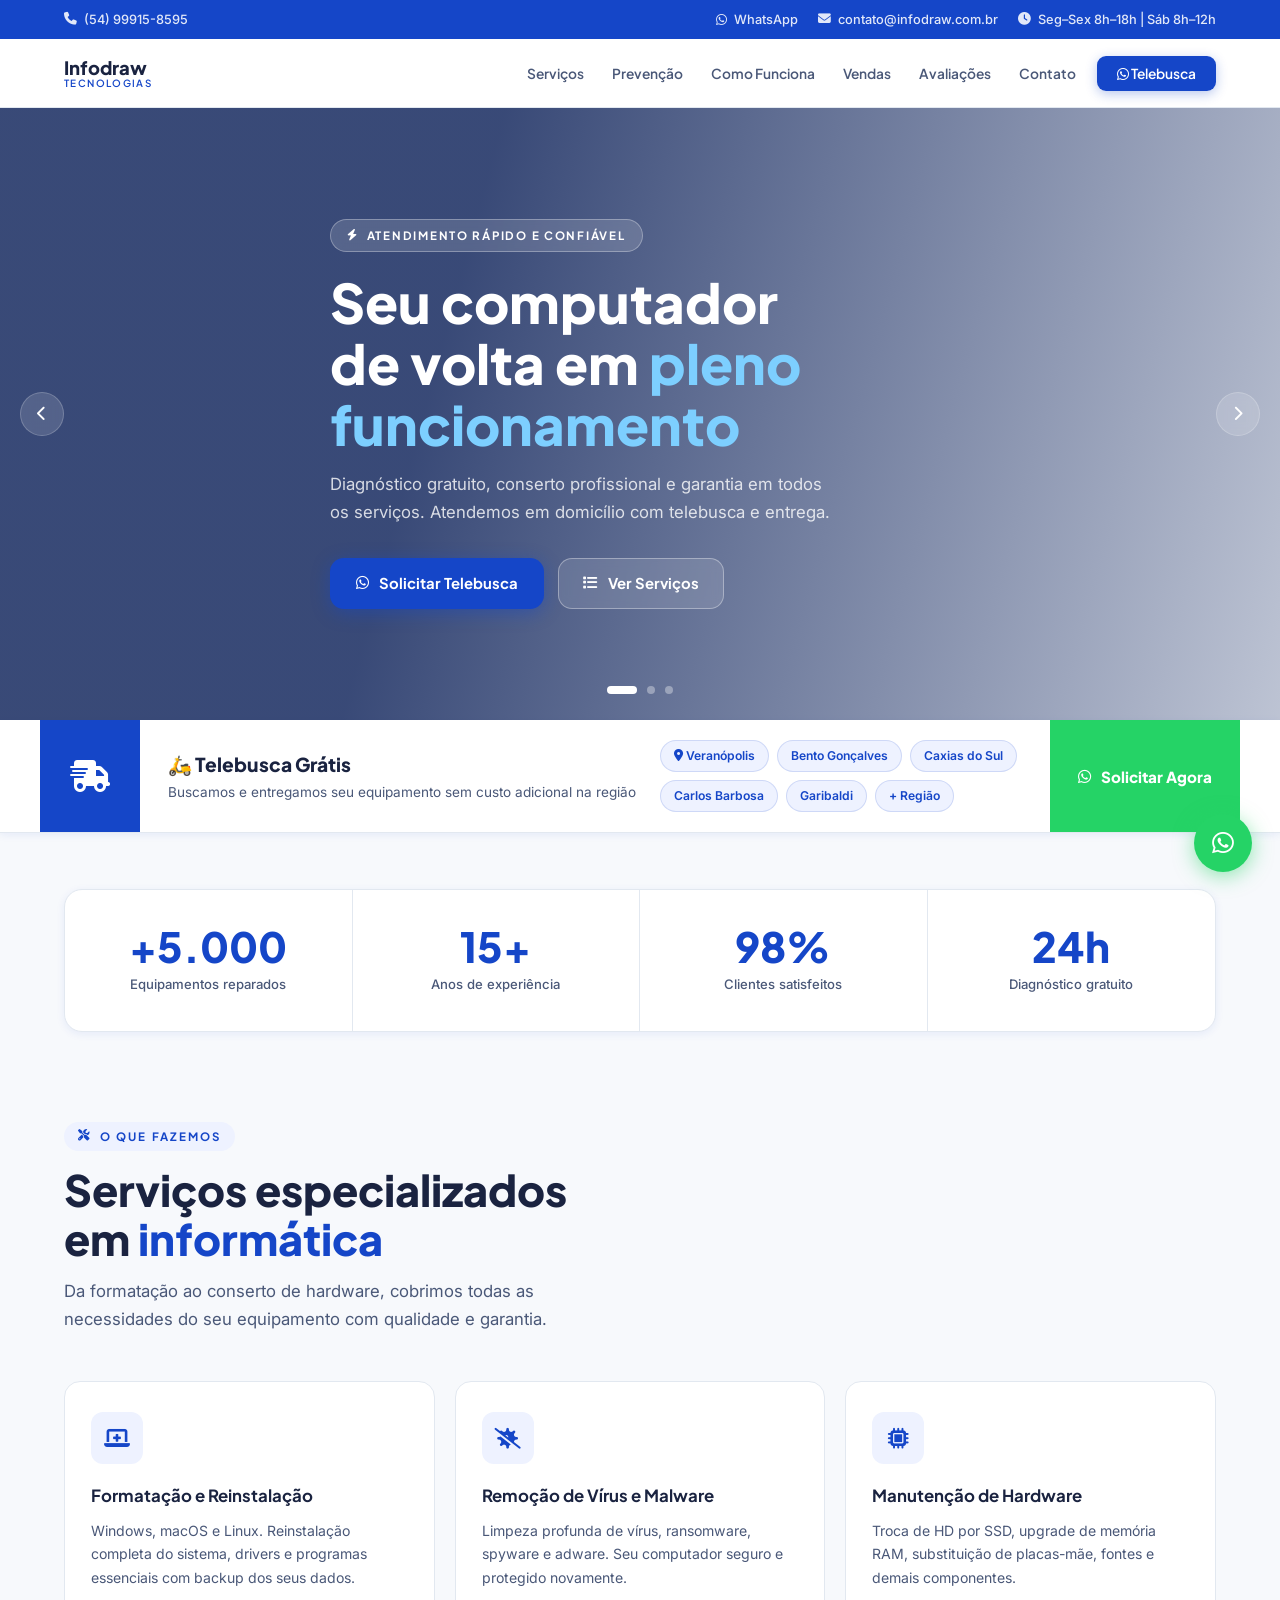
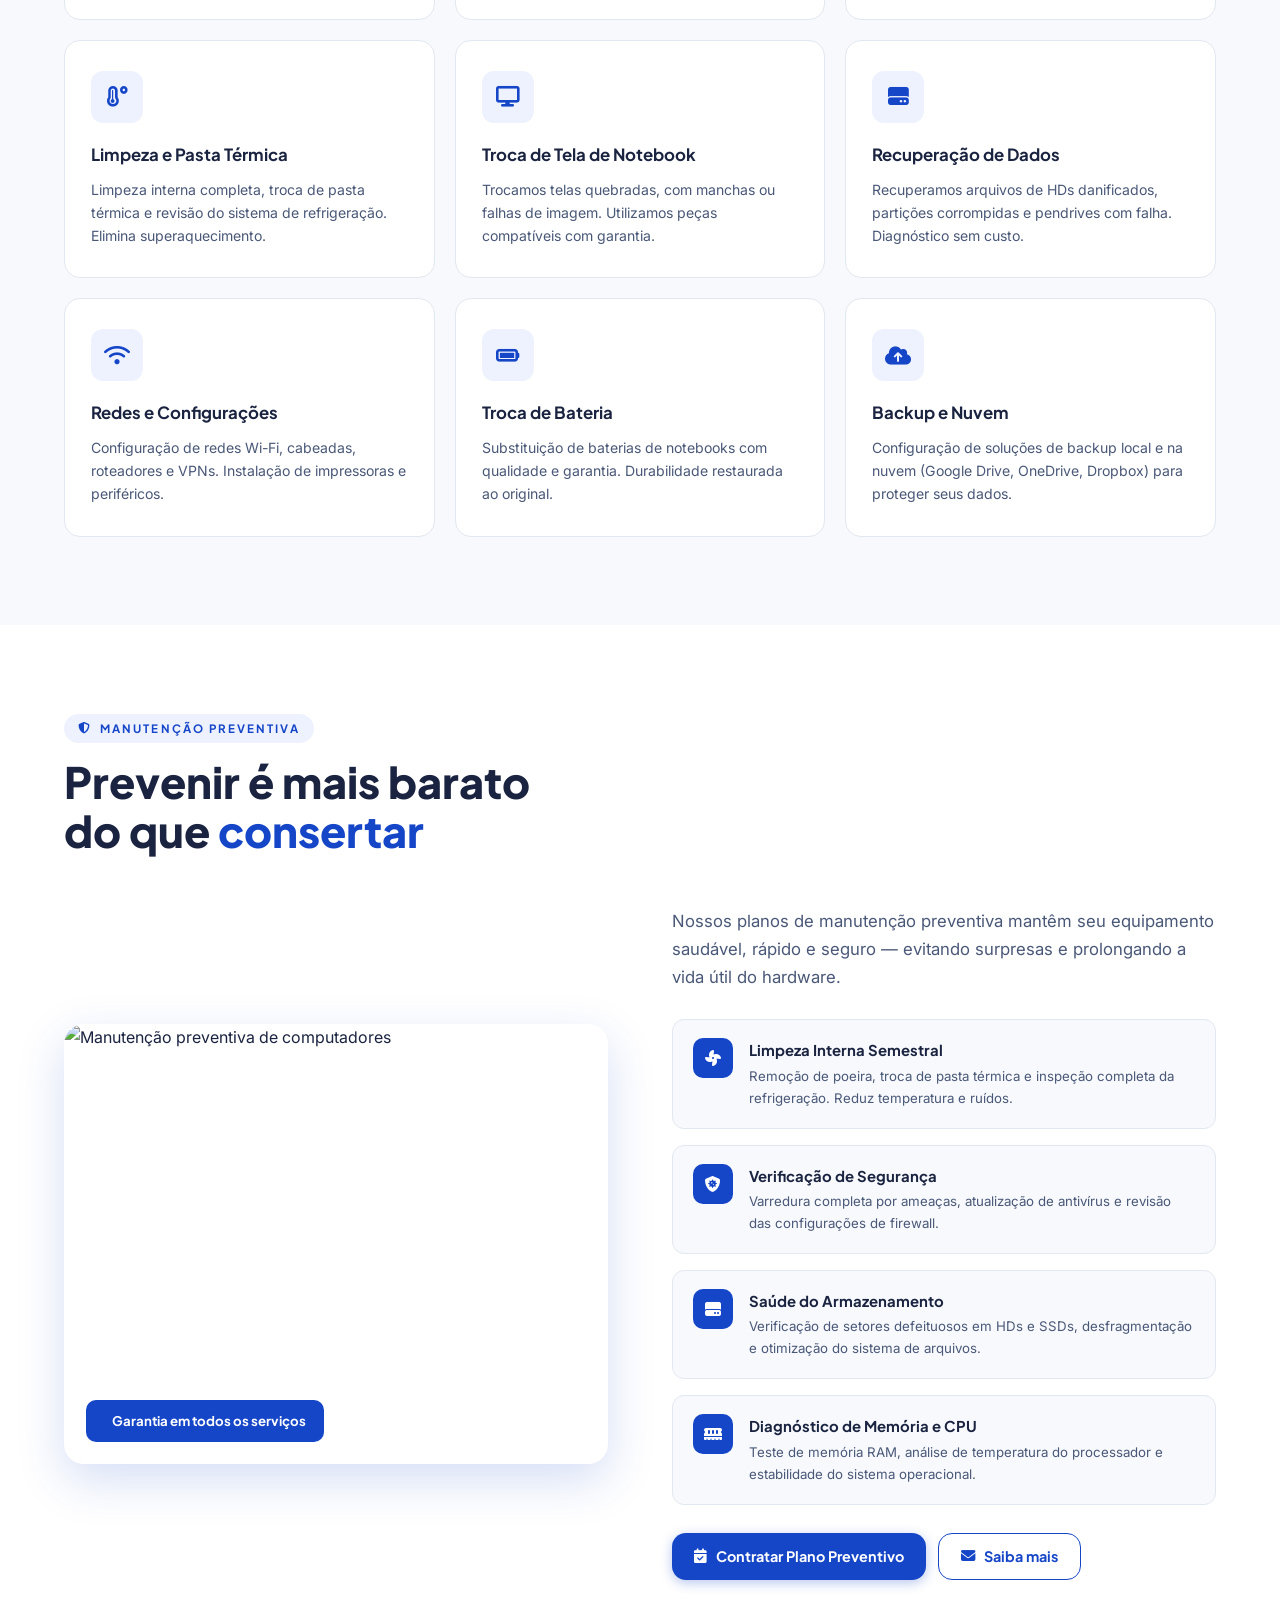
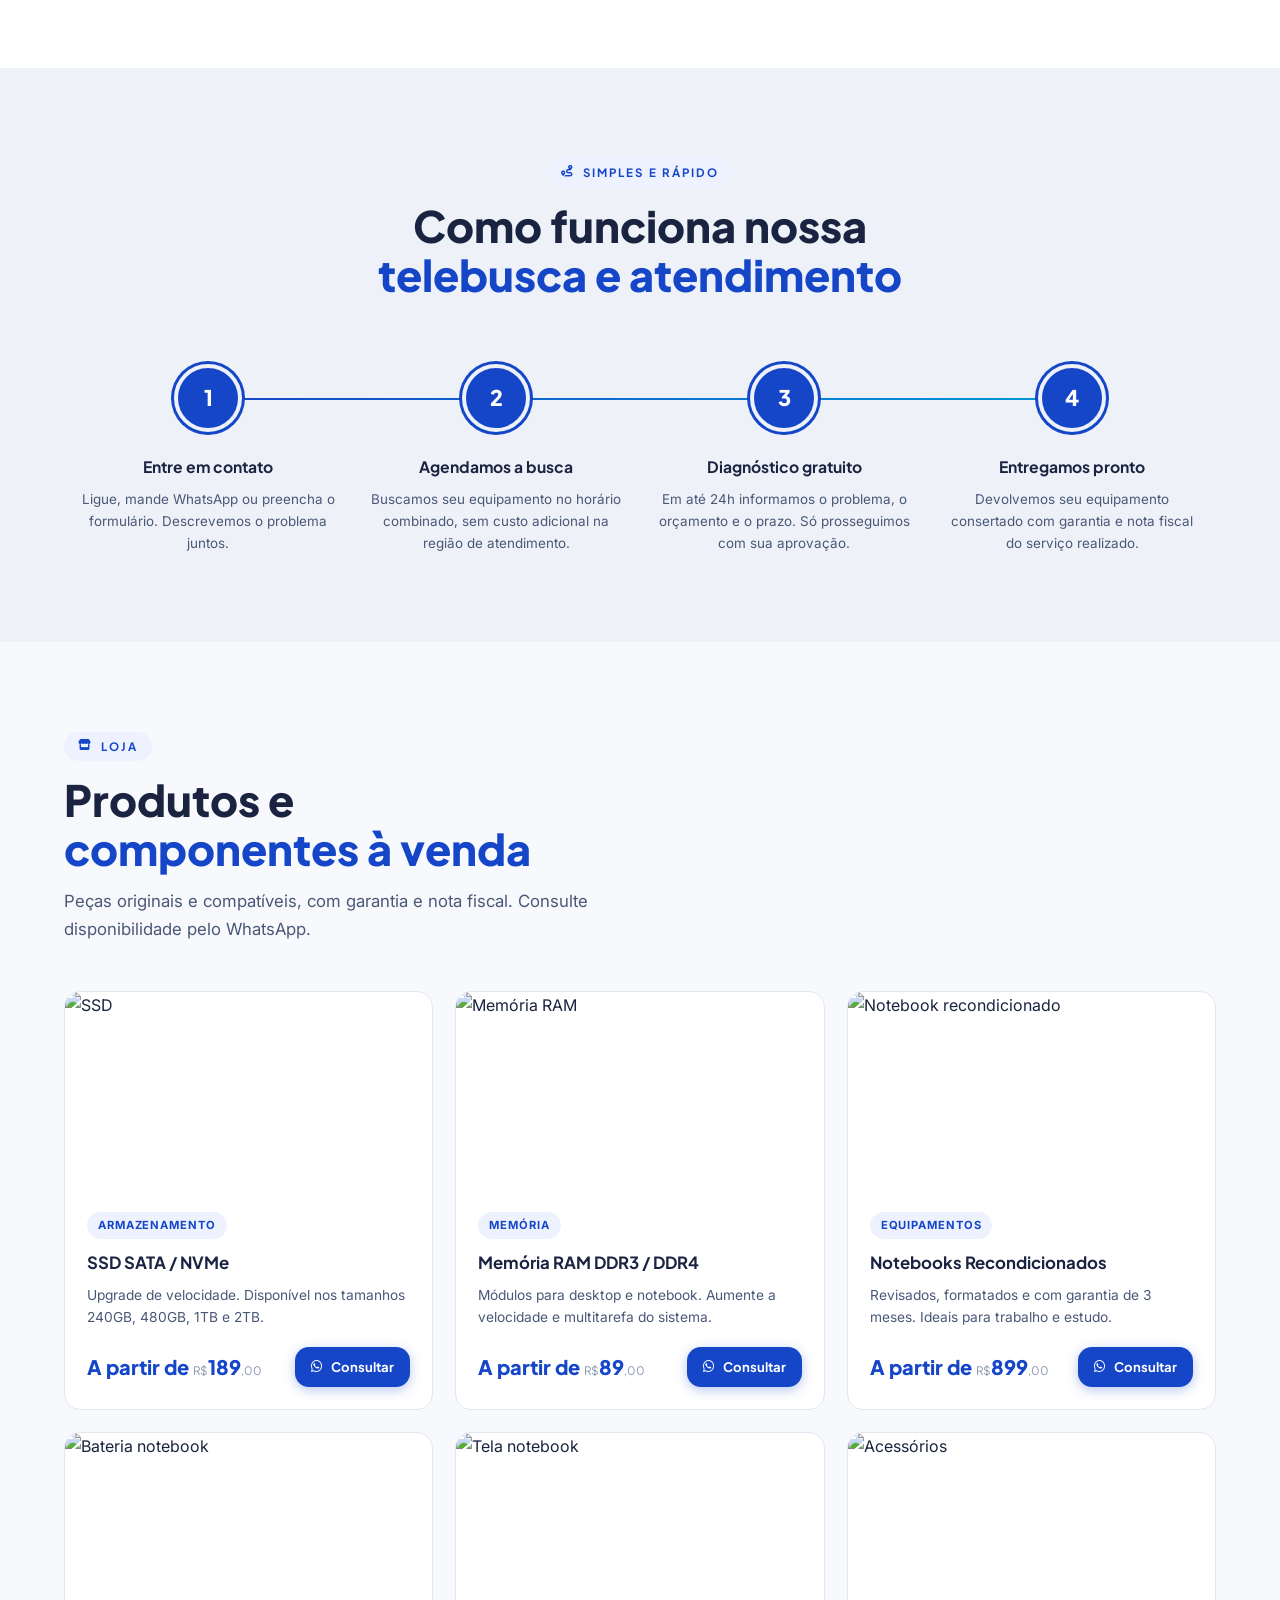
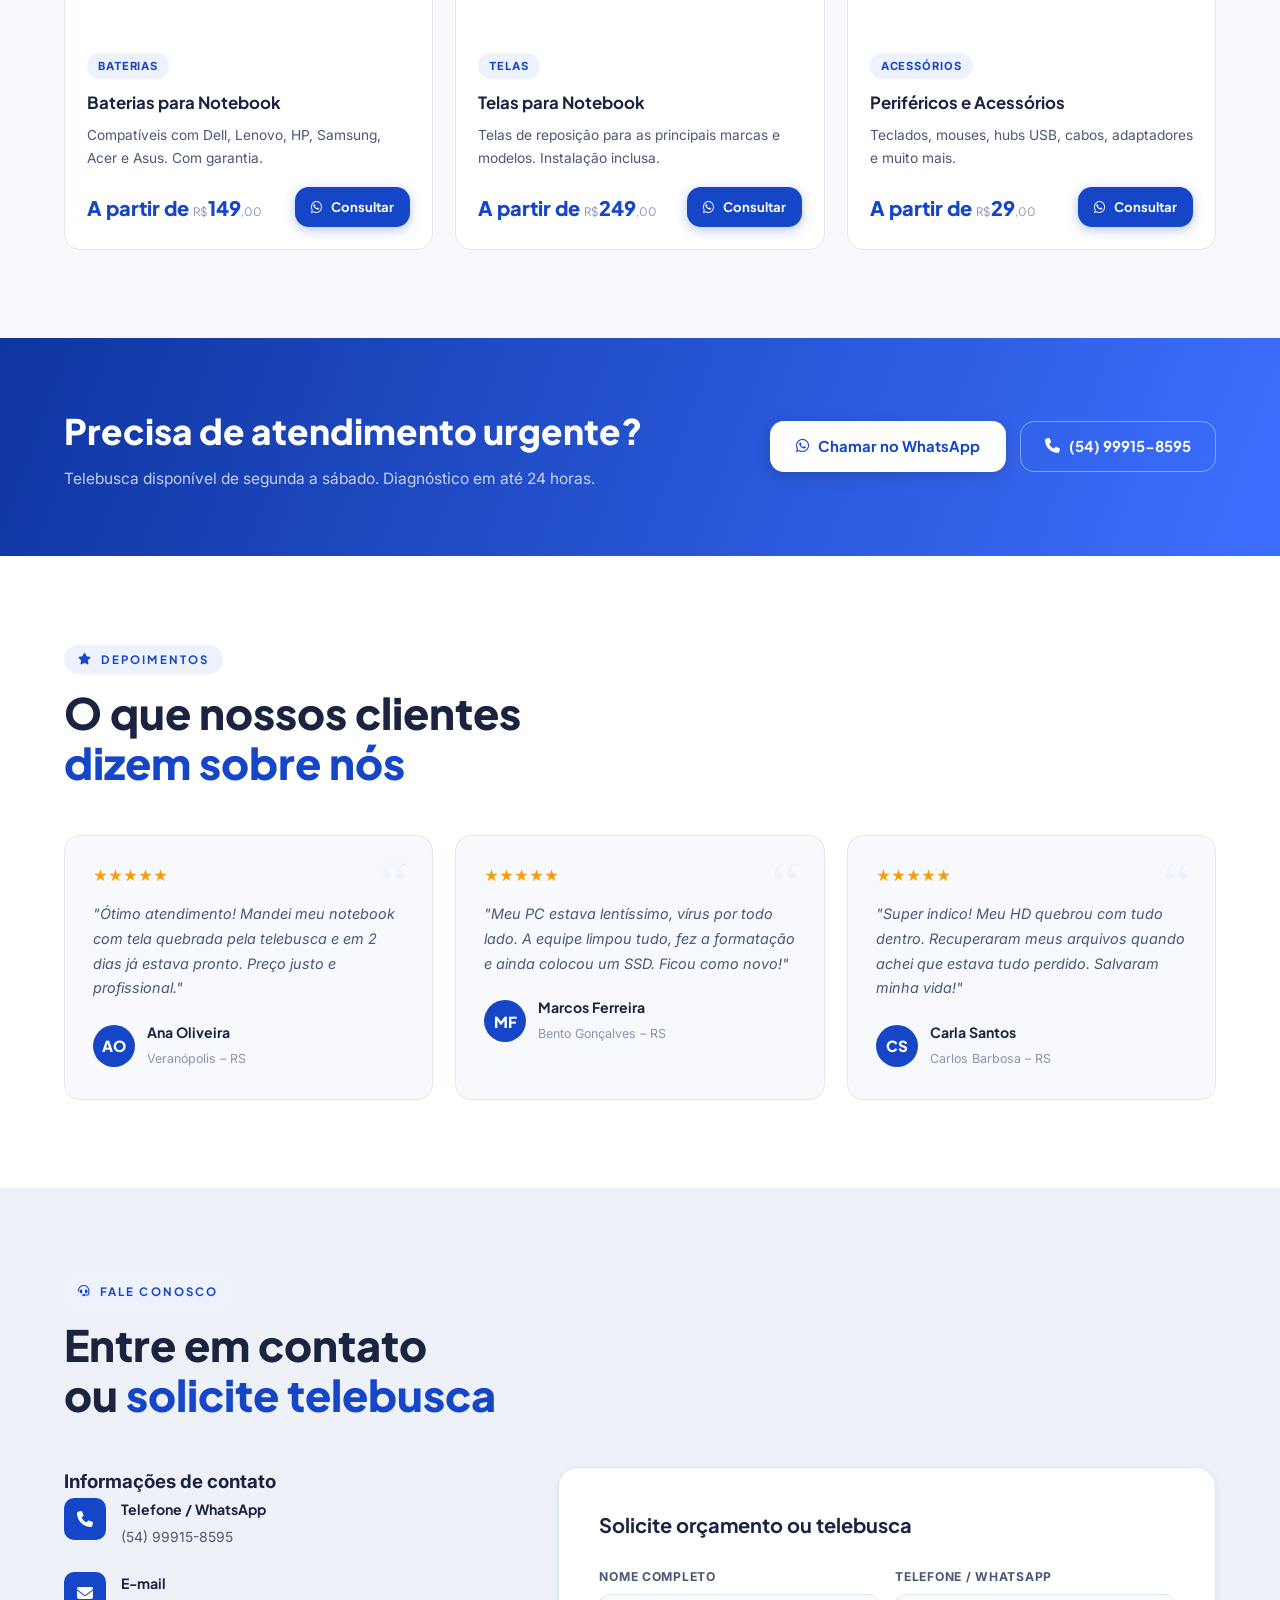
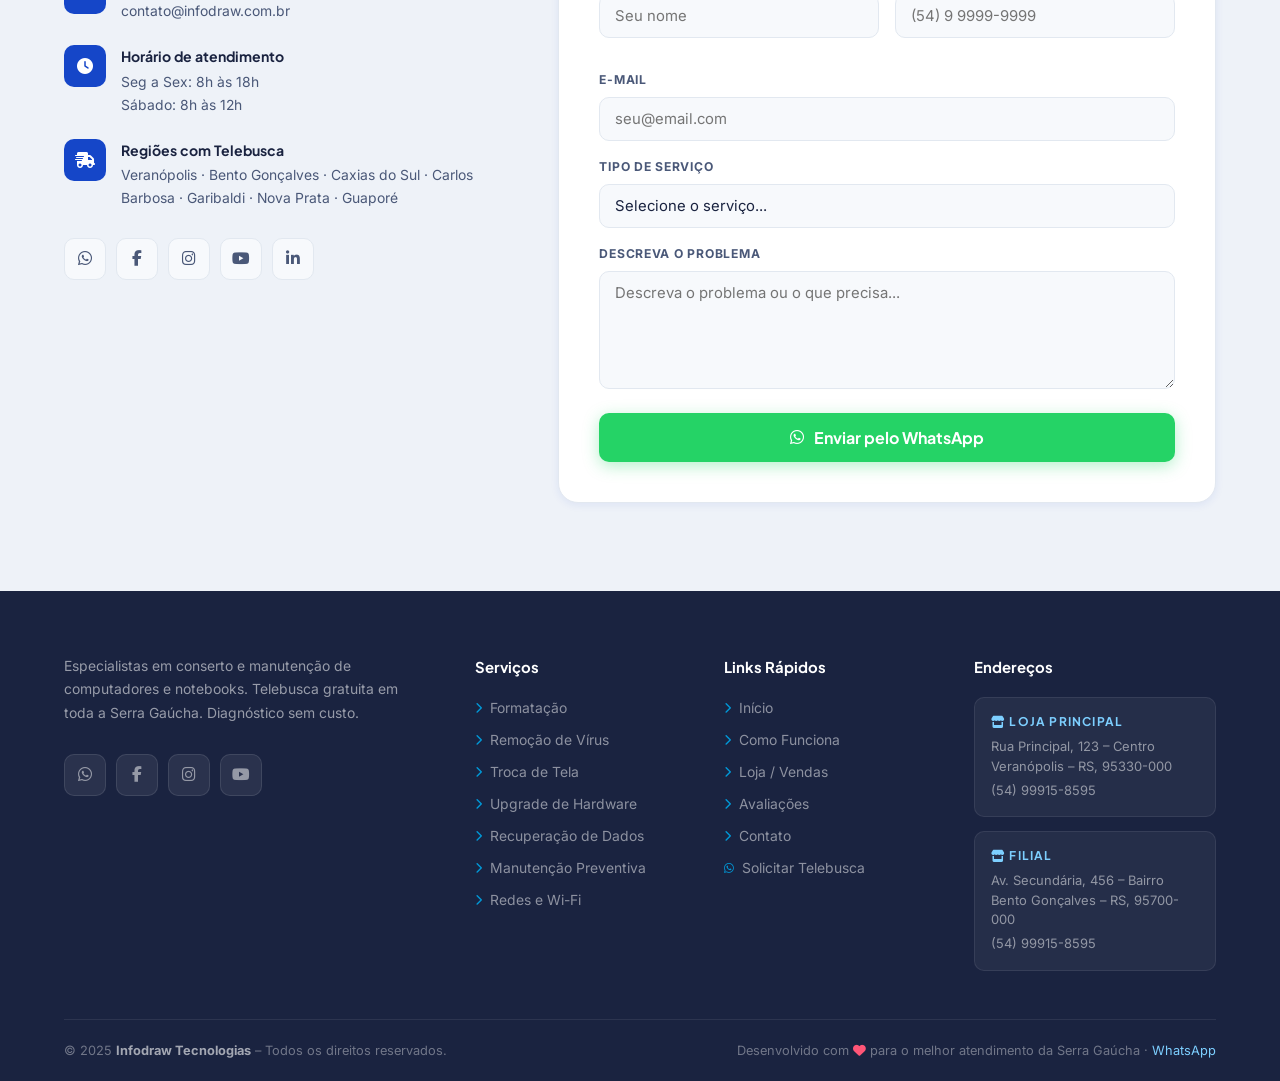
==== index2.html @ b8c1c7e0 "Add files via upload" ====
<!DOCTYPE html>
<html lang="pt-BR">
<head>
  <meta charset="UTF-8" />
  <meta name="viewport" content="width=device-width, initial-scale=1.0" />
  <title>Infodraw Tecnologias – Conserto e Manutenção de Computadores</title>

  <!-- SEO Meta Tags -->
  <meta name="description" content="Infodraw Tecnologias: especialistas em conserto e manutenção de computadores, notebooks e periféricos. Telebusca, atendimento domiciliar, diagnóstico gratuito. Atendemos Veranópolis e região da Serra Gaúcha." />
  <meta name="keywords" content="conserto computador, manutenção notebook, telebusca, formatação, vírus, assistência técnica, Veranópolis, Serra Gaúcha, informática" />
  <meta name="author" content="Infodraw Tecnologias" />
  <meta name="robots" content="index, follow" />

  <!-- Open Graph -->
  <meta property="og:title" content="Infodraw Tecnologias – Assistência Técnica em Informática" />
  <meta property="og:description" content="Conserto e manutenção de computadores e notebooks com telebusca. Diagnóstico gratuito. Atendemos toda a Serra Gaúcha." />
  <meta property="og:image" content="https://www.infodraw.com.br/imagens/logo.webp" />
  <meta property="og:url" content="https://www.infodraw.com.br" />
  <meta property="og:type" content="website" />
  <meta property="og:locale" content="pt_BR" />

  <!-- Twitter Card -->
  <meta name="twitter:card" content="summary_large_image" />
  <meta name="twitter:title" content="Infodraw Tecnologias – Assistência Técnica" />
  <meta name="twitter:description" content="Especialistas em manutenção de computadores e notebooks na Serra Gaúcha." />
  <meta name="twitter:image" content="https://www.infodraw.com.br/imagens/logo.webp" />

  <link rel="canonical" href="https://www.infodraw.com.br" />

  <!-- Fonts -->
  <link rel="preconnect" href="https://fonts.googleapis.com" />
  <link rel="preconnect" href="https://fonts.gstatic.com" crossorigin />
  <link href="https://fonts.googleapis.com/css2?family=Plus+Jakarta+Sans:wght@400;500;600;700;800&family=Inter:wght@300;400;500&display=swap" rel="stylesheet" />

  <!-- Icons -->
  <link rel="stylesheet" href="https://cdnjs.cloudflare.com/ajax/libs/font-awesome/6.5.0/css/all.min.css" />

  <style>
    /* ========== RESET & VARIABLES ========== */
    *, *::before, *::after { box-sizing: border-box; margin: 0; padding: 0; }

    :root {
      --blue:      #1546C8;
      --blue-dk:   #0E35A0;
      --blue-lt:   #3D6FFF;
      --blue-xlt:  #EEF2FF;
      --accent:    #0099D8;
      --white:     #FFFFFF;
      --bg:        #F7F9FC;
      --bg2:       #EEF2F8;
      --surface:   #FFFFFF;
      --border:    #E2E8F0;
      --text:      #1A2340;
      --text-mid:  #4A5878;
      --text-dim:  #8A96B0;
      --green:     #25D366;
      --radius:    14px;
      --shadow-sm: 0 2px 8px rgba(21,70,200,.08);
      --shadow:    0 8px 32px rgba(21,70,200,.12);
      --shadow-lg: 0 16px 48px rgba(21,70,200,.18);
      --font-h:    'Plus Jakarta Sans', sans-serif;
      --font-b:    'Inter', sans-serif;
    }

    html { scroll-behavior: smooth; }

    body {
      font-family: var(--font-b);
      background: var(--bg);
      color: var(--text);
      overflow-x: hidden;
      line-height: 1.65;
    }

    img { max-width: 100%; display: block; }
    a { text-decoration: none; color: inherit; }
    ul { list-style: none; }

    .container {
      max-width: 1200px;
      margin: 0 auto;
      padding: 0 24px;
    }

    section { padding: 88px 0; }

    .section-label {
      display: inline-flex;
      align-items: center;
      gap: 8px;
      font-family: var(--font-h);
      font-size: .72rem;
      font-weight: 700;
      letter-spacing: .18em;
      text-transform: uppercase;
      color: var(--blue);
      background: var(--blue-xlt);
      padding: 5px 14px;
      border-radius: 999px;
      margin-bottom: 14px;
    }

    .section-title {
      font-family: var(--font-h);
      font-size: clamp(1.9rem, 3.5vw, 2.7rem);
      font-weight: 800;
      color: var(--text);
      line-height: 1.15;
      margin-bottom: 14px;
    }

    .section-title span { color: var(--blue); }

    .section-sub {
      color: var(--text-mid);
      font-size: 1.05rem;
      max-width: 560px;
    }

    /* ========== TOPBAR ========== */
    .topbar {
      background: var(--blue);
      padding: 9px 0;
      font-size: .8rem;
      font-weight: 500;
    }

    .topbar .container {
      display: flex;
      justify-content: space-between;
      align-items: center;
      gap: 12px;
      flex-wrap: wrap;
    }

    .topbar a {
      color: rgba(255,255,255,.88);
      display: flex;
      align-items: center;
      gap: 7px;
      transition: color .2s;
    }

    .topbar a:hover { color: #fff; }
    .topbar-right { display: flex; gap: 20px; flex-wrap: wrap; }

    /* ========== NAVBAR ========== */
    .navbar {
      position: sticky;
      top: 0;
      z-index: 1000;
      background: rgba(255,255,255,.96);
      backdrop-filter: blur(16px);
      -webkit-backdrop-filter: blur(16px);
      border-bottom: 1px solid var(--border);
      transition: box-shadow .3s;
    }

    .navbar.scrolled { box-shadow: 0 4px 24px rgba(21,70,200,.1); }

    .nav-inner {
      display: flex;
      align-items: center;
      justify-content: space-between;
      height: 68px;
    }

    .nav-logo {
      display: flex;
      align-items: center;
      gap: 11px;
    }

    .nav-logo img {
      height: 42px;
      width: auto;
    }

    .nav-logo-text {
      font-family: var(--font-h);
      font-weight: 800;
      font-size: 1.15rem;
      color: var(--text);
      line-height: 1.1;
    }

    .nav-logo-text span {
      display: block;
      font-size: .62rem;
      font-weight: 600;
      letter-spacing: .14em;
      color: var(--blue);
      text-transform: uppercase;
    }

    .nav-links {
      display: flex;
      align-items: center;
      gap: 2px;
    }

    .nav-links a {
      font-family: var(--font-h);
      font-weight: 600;
      font-size: .86rem;
      color: var(--text-mid);
      padding: 8px 13px;
      border-radius: 8px;
      transition: color .2s, background .2s;
    }

    .nav-links a:hover, .nav-links a.active {
      color: var(--blue);
      background: var(--blue-xlt);
    }

    .nav-cta {
      background: var(--blue) !important;
      color: #fff !important;
      padding: 9px 20px !important;
      border-radius: 9px !important;
      margin-left: 6px;
      box-shadow: 0 3px 12px rgba(21,70,200,.3);
    }

    .nav-cta:hover {
      background: var(--blue-dk) !important;
      box-shadow: 0 6px 20px rgba(21,70,200,.4) !important;
      transform: translateY(-1px);
    }

    .hamburger {
      display: none;
      flex-direction: column;
      gap: 5px;
      cursor: pointer;
      padding: 4px;
      background: none;
      border: none;
    }

    .hamburger span {
      display: block;
      width: 24px;
      height: 2px;
      background: var(--text);
      border-radius: 2px;
      transition: all .3s;
    }

    .hamburger.open span:nth-child(1) { transform: translateY(7px) rotate(45deg); }
    .hamburger.open span:nth-child(2) { opacity: 0; }
    .hamburger.open span:nth-child(3) { transform: translateY(-7px) rotate(-45deg); }

    .mobile-menu {
      display: none;
      position: absolute;
      top: 69px;
      left: 0;
      right: 0;
      background: #fff;
      border-bottom: 1px solid var(--border);
      padding: 12px 24px 24px;
      flex-direction: column;
      gap: 2px;
      box-shadow: 0 8px 24px rgba(0,0,0,.08);
    }

    .mobile-menu.open { display: flex; }

    .mobile-menu a {
      font-family: var(--font-h);
      font-weight: 600;
      font-size: .95rem;
      color: var(--text-mid);
      padding: 11px 16px;
      border-radius: 8px;
      transition: all .2s;
    }

    .mobile-menu a:hover { color: var(--blue); background: var(--blue-xlt); }

    /* ========== SLIDER ========== */
    .slider {
      position: relative;
      height: clamp(460px, 68vh, 680px);
      overflow: hidden;
    }

    .slide {
      position: absolute;
      inset: 0;
      display: flex;
      align-items: center;
      opacity: 0;
      transition: opacity .9s ease;
    }

    .slide.active { opacity: 1; }

    .slide-bg {
      position: absolute;
      inset: 0;
      background-size: cover;
      background-position: center;
      transform: scale(1.06);
      transition: transform 7s ease;
    }

    .slide.active .slide-bg { transform: scale(1); }

    .slide-overlay {
      position: absolute;
      inset: 0;
      background: linear-gradient(105deg, rgba(15,35,90,.82) 35%, rgba(15,35,90,.25) 100%);
    }

    .slide-content {
      position: relative;
      z-index: 2;
      max-width: 620px;
    }

    .slide-badge {
      display: inline-flex;
      align-items: center;
      gap: 8px;
      background: rgba(255,255,255,.15);
      border: 1px solid rgba(255,255,255,.3);
      color: #fff;
      font-family: var(--font-h);
      font-size: .72rem;
      font-weight: 700;
      letter-spacing: .15em;
      text-transform: uppercase;
      padding: 6px 16px;
      border-radius: 999px;
      margin-bottom: 20px;
      backdrop-filter: blur(6px);
    }

    .slide-title {
      font-family: var(--font-h);
      font-size: clamp(2.1rem, 4.5vw, 3.4rem);
      font-weight: 800;
      color: #fff;
      line-height: 1.12;
      margin-bottom: 16px;
    }

    .slide-title em {
      font-style: normal;
      color: #7DCFFF;
    }

    .slide-desc {
      color: rgba(255,255,255,.8);
      font-size: 1.05rem;
      margin-bottom: 32px;
      max-width: 500px;
    }

    .slide-btns { display: flex; gap: 14px; flex-wrap: wrap; }

    .btn-primary {
      display: inline-flex;
      align-items: center;
      gap: 10px;
      background: var(--blue);
      color: #fff;
      font-family: var(--font-h);
      font-weight: 700;
      font-size: .93rem;
      padding: 13px 26px;
      border-radius: var(--radius);
      border: none;
      cursor: pointer;
      transition: background .2s, transform .15s, box-shadow .2s;
      box-shadow: 0 4px 18px rgba(21,70,200,.45);
    }

    .btn-primary:hover {
      background: var(--blue-dk);
      transform: translateY(-2px);
      box-shadow: 0 8px 28px rgba(21,70,200,.55);
    }

    .btn-ghost {
      display: inline-flex;
      align-items: center;
      gap: 10px;
      background: rgba(255,255,255,.12);
      color: #fff;
      font-family: var(--font-h);
      font-weight: 700;
      font-size: .93rem;
      padding: 12px 24px;
      border-radius: var(--radius);
      border: 1.5px solid rgba(255,255,255,.35);
      cursor: pointer;
      transition: all .2s;
      backdrop-filter: blur(6px);
    }

    .btn-ghost:hover {
      background: rgba(255,255,255,.22);
      border-color: rgba(255,255,255,.7);
      transform: translateY(-2px);
    }

    .btn-blue {
      display: inline-flex;
      align-items: center;
      gap: 9px;
      background: var(--blue);
      color: #fff;
      font-family: var(--font-h);
      font-weight: 700;
      font-size: .9rem;
      padding: 12px 22px;
      border-radius: var(--radius);
      border: none;
      cursor: pointer;
      transition: all .2s;
      box-shadow: 0 3px 12px rgba(21,70,200,.3);
    }

    .btn-blue:hover {
      background: var(--blue-dk);
      transform: translateY(-1px);
      box-shadow: 0 6px 20px rgba(21,70,200,.4);
    }

    .btn-outline {
      display: inline-flex;
      align-items: center;
      gap: 9px;
      background: transparent;
      color: var(--blue);
      font-family: var(--font-h);
      font-weight: 700;
      font-size: .9rem;
      padding: 11px 22px;
      border-radius: var(--radius);
      border: 1.5px solid var(--blue);
      cursor: pointer;
      transition: all .2s;
    }

    .btn-outline:hover {
      background: var(--blue-xlt);
      transform: translateY(-1px);
    }

    /* Slider controls */
    .slider-dots {
      position: absolute;
      bottom: 26px;
      left: 50%;
      transform: translateX(-50%);
      display: flex;
      gap: 10px;
      z-index: 10;
    }

    .slider-dot {
      width: 8px;
      height: 8px;
      border-radius: 999px;
      background: rgba(255,255,255,.35);
      cursor: pointer;
      transition: all .3s;
      border: none;
    }

    .slider-dot.active {
      width: 30px;
      background: #fff;
    }

    .slider-arrow {
      position: absolute;
      top: 50%;
      transform: translateY(-50%);
      z-index: 10;
      background: rgba(255,255,255,.14);
      border: 1px solid rgba(255,255,255,.2);
      color: #fff;
      width: 44px;
      height: 44px;
      border-radius: 50%;
      display: flex;
      align-items: center;
      justify-content: center;
      cursor: pointer;
      transition: all .2s;
      font-size: .95rem;
      backdrop-filter: blur(6px);
    }

    .slider-arrow:hover { background: var(--blue); border-color: var(--blue); }
    .slider-arrow.prev { left: 20px; }
    .slider-arrow.next { right: 20px; }

    /* ========== TELEBUSCA STRIP ========== */
    .telebusca-strip {
      background: #fff;
      border-bottom: 1px solid var(--border);
      box-shadow: var(--shadow-sm);
    }

    .telebusca-inner {
      display: flex;
      align-items: stretch;
      flex-wrap: wrap;
    }

    .tb-icon-box {
      background: var(--blue);
      display: flex;
      align-items: center;
      justify-content: center;
      padding: 22px 30px;
      flex-shrink: 0;
    }

    .tb-icon-box i { font-size: 2rem; color: #fff; }

    .tb-content {
      display: flex;
      align-items: center;
      gap: 24px;
      padding: 20px 28px;
      flex: 1;
      flex-wrap: wrap;
    }

    .tb-text h3 {
      font-family: var(--font-h);
      font-size: 1.2rem;
      font-weight: 800;
      color: var(--text);
    }

    .tb-text p { color: var(--text-mid); font-size: .85rem; }

    .tb-regions {
      display: flex;
      gap: 8px;
      flex-wrap: wrap;
      flex: 1;
      align-items: center;
    }

    .region-tag {
      background: var(--blue-xlt);
      border: 1px solid rgba(21,70,200,.15);
      color: var(--blue);
      font-size: .76rem;
      font-weight: 600;
      padding: 5px 13px;
      border-radius: 999px;
    }

    .tb-cta {
      background: var(--green);
      color: #fff;
      font-family: var(--font-h);
      font-weight: 800;
      font-size: .95rem;
      padding: 0 28px;
      display: flex;
      align-items: center;
      gap: 10px;
      white-space: nowrap;
      border: none;
      cursor: pointer;
      transition: background .2s;
      text-decoration: none;
      min-height: 64px;
    }

    .tb-cta:hover { background: #1fb85a; }

    /* ========== STATS ========== */
    .stats-wrap {
      background: #fff;
      border: 1px solid var(--border);
      border-radius: 18px;
      overflow: hidden;
      margin-top: 56px;
      box-shadow: var(--shadow-sm);
    }

    .stats-row {
      display: grid;
      grid-template-columns: repeat(4, 1fr);
    }

    .stat-box {
      padding: 36px 24px;
      text-align: center;
      border-right: 1px solid var(--border);
      transition: background .2s;
    }

    .stat-box:last-child { border-right: none; }
    .stat-box:hover { background: var(--blue-xlt); }

    .stat-num {
      font-family: var(--font-h);
      font-size: 2.6rem;
      font-weight: 800;
      color: var(--blue);
      line-height: 1;
    }

    .stat-label { color: var(--text-mid); font-size: .82rem; margin-top: 6px; font-weight: 500; }

    /* ========== SERVICES ========== */
    #servicos { background: var(--bg); }

    .services-grid {
      display: grid;
      grid-template-columns: repeat(3, 1fr);
      gap: 20px;
      margin-top: 48px;
    }

    .service-card {
      background: var(--surface);
      border: 1px solid var(--border);
      border-radius: 16px;
      padding: 30px 26px;
      transition: all .3s;
      position: relative;
      overflow: hidden;
    }

    .service-card::after {
      content: '';
      position: absolute;
      bottom: 0; left: 0; right: 0;
      height: 3px;
      background: linear-gradient(90deg, var(--blue), var(--accent));
      transform: scaleX(0);
      transition: transform .3s;
      transform-origin: left;
    }

    .service-card:hover {
      border-color: rgba(21,70,200,.2);
      transform: translateY(-4px);
      box-shadow: var(--shadow);
    }

    .service-card:hover::after { transform: scaleX(1); }

    .service-icon {
      width: 52px;
      height: 52px;
      background: var(--blue-xlt);
      border-radius: 12px;
      display: flex;
      align-items: center;
      justify-content: center;
      margin-bottom: 18px;
      font-size: 1.3rem;
      color: var(--blue);
      transition: background .2s;
    }

    .service-card:hover .service-icon { background: var(--blue); color: #fff; }

    .service-card h3 {
      font-family: var(--font-h);
      font-size: 1.05rem;
      font-weight: 700;
      color: var(--text);
      margin-bottom: 9px;
    }

    .service-card p { color: var(--text-mid); font-size: .88rem; line-height: 1.65; }

    /* ========== PREVENTION ========== */
    #prevencao { background: #fff; }

    .prevention-grid {
      display: grid;
      grid-template-columns: 1fr 1fr;
      gap: 64px;
      align-items: center;
      margin-top: 52px;
    }

    .prevention-img {
      position: relative;
      border-radius: 20px;
      overflow: hidden;
      box-shadow: var(--shadow-lg);
    }

    .prevention-img img {
      width: 100%;
      height: 440px;
      object-fit: cover;
      border-radius: 20px;
    }

    .prevention-img-badge {
      position: absolute;
      bottom: 22px;
      left: 22px;
      background: var(--blue);
      color: #fff;
      font-family: var(--font-h);
      font-weight: 700;
      font-size: .83rem;
      padding: 10px 18px;
      border-radius: 10px;
      display: flex;
      align-items: center;
      gap: 8px;
    }

    .prevention-list {
      display: flex;
      flex-direction: column;
      gap: 16px;
      margin-top: 28px;
    }

    .prev-item {
      display: flex;
      gap: 16px;
      padding: 18px 20px;
      background: var(--bg);
      border-radius: 12px;
      border: 1px solid var(--border);
      transition: all .2s;
    }

    .prev-item:hover {
      border-color: rgba(21,70,200,.2);
      background: var(--blue-xlt);
      transform: translateX(4px);
    }

    .prev-item-icon {
      width: 40px;
      height: 40px;
      flex-shrink: 0;
      background: var(--blue);
      border-radius: 10px;
      display: flex;
      align-items: center;
      justify-content: center;
      font-size: 1rem;
      color: #fff;
    }

    .prev-item h4 {
      font-family: var(--font-h);
      font-weight: 700;
      font-size: .93rem;
      color: var(--text);
      margin-bottom: 3px;
    }

    .prev-item p { color: var(--text-mid); font-size: .83rem; }

    /* ========== HOW IT WORKS ========== */
    #como-funciona { background: var(--bg2); }

    .steps-grid {
      display: grid;
      grid-template-columns: repeat(4, 1fr);
      gap: 0;
      margin-top: 56px;
      position: relative;
    }

    .steps-grid::before {
      content: '';
      position: absolute;
      top: 34px;
      left: 12.5%;
      width: 75%;
      height: 2px;
      background: linear-gradient(90deg, var(--blue), var(--accent));
      z-index: 0;
    }

    .step-item {
      text-align: center;
      padding: 0 16px;
      position: relative;
      z-index: 1;
    }

    .step-num {
      width: 68px;
      height: 68px;
      background: var(--blue);
      border-radius: 50%;
      display: flex;
      align-items: center;
      justify-content: center;
      font-family: var(--font-h);
      font-weight: 800;
      font-size: 1.35rem;
      color: #fff;
      margin: 0 auto 22px;
      border: 4px solid var(--bg2);
      box-shadow: 0 0 0 3px var(--blue);
      transition: all .2s;
    }

    .step-item:hover .step-num {
      background: var(--accent);
      box-shadow: 0 0 0 3px var(--accent);
      transform: scale(1.08);
    }

    .step-item h4 {
      font-family: var(--font-h);
      font-size: .98rem;
      font-weight: 700;
      color: var(--text);
      margin-bottom: 8px;
    }

    .step-item p { color: var(--text-mid); font-size: .84rem; }

    /* ========== SALES ========== */
    #vendas { background: var(--bg); }

    .products-grid {
      display: grid;
      grid-template-columns: repeat(3, 1fr);
      gap: 22px;
      margin-top: 48px;
    }

    .product-card {
      background: var(--surface);
      border: 1px solid var(--border);
      border-radius: 16px;
      overflow: hidden;
      transition: all .3s;
    }

    .product-card:hover {
      border-color: rgba(21,70,200,.2);
      transform: translateY(-4px);
      box-shadow: var(--shadow);
    }

    .product-img {
      width: 100%;
      height: 196px;
      object-fit: cover;
    }

    .product-body { padding: 22px; }

    .product-badge {
      display: inline-block;
      background: var(--blue-xlt);
      color: var(--blue);
      font-size: .7rem;
      font-weight: 700;
      letter-spacing: .08em;
      text-transform: uppercase;
      padding: 4px 11px;
      border-radius: 999px;
      margin-bottom: 10px;
    }

    .product-body h3 {
      font-family: var(--font-h);
      font-size: 1.05rem;
      font-weight: 700;
      color: var(--text);
      margin-bottom: 7px;
    }

    .product-body p {
      color: var(--text-mid);
      font-size: .86rem;
      margin-bottom: 18px;
    }

    .product-cta {
      display: flex;
      align-items: center;
      justify-content: space-between;
      gap: 10px;
    }

    .product-price {
      font-family: var(--font-h);
      font-weight: 800;
      font-size: 1.25rem;
      color: var(--blue);
    }

    .product-price span { font-size: .73rem; font-weight: 400; color: var(--text-dim); }

    /* ========== TESTIMONIALS ========== */
    #depoimentos { background: #fff; }

    .testimonials-grid {
      display: grid;
      grid-template-columns: repeat(3, 1fr);
      gap: 22px;
      margin-top: 48px;
    }

    .testimonial-card {
      background: var(--bg);
      border: 1px solid var(--border);
      border-radius: 16px;
      padding: 28px;
      transition: all .2s;
      position: relative;
    }

    .testimonial-card::before {
      content: '\201C';
      position: absolute;
      top: 16px;
      right: 24px;
      font-size: 4rem;
      color: var(--blue-xlt);
      font-family: Georgia, serif;
      line-height: 1;
    }

    .testimonial-card:hover {
      border-color: rgba(21,70,200,.2);
      box-shadow: var(--shadow);
      transform: translateY(-3px);
    }

    .testimonial-stars { color: #F59E0B; font-size: .9rem; margin-bottom: 14px; }

    .testimonial-card p {
      color: var(--text-mid);
      font-size: .9rem;
      line-height: 1.72;
      font-style: italic;
      margin-bottom: 20px;
    }

    .testimonial-author { display: flex; align-items: center; gap: 12px; }

    .testimonial-avatar {
      width: 42px;
      height: 42px;
      border-radius: 50%;
      background: var(--blue);
      display: flex;
      align-items: center;
      justify-content: center;
      font-family: var(--font-h);
      font-weight: 800;
      font-size: .95rem;
      color: #fff;
      flex-shrink: 0;
    }

    .testimonial-author h5 {
      font-family: var(--font-h);
      font-weight: 700;
      font-size: .88rem;
      color: var(--text);
    }

    .testimonial-author small { color: var(--text-dim); font-size: .78rem; }

    /* ========== CONTACT ========== */
    #contato { background: var(--bg2); }

    .contact-grid {
      display: grid;
      grid-template-columns: 1fr 1.5fr;
      gap: 56px;
      margin-top: 48px;
    }

    .contact-info h3 {
      font-family: var(--font-h);
      font-weight: 700;
      font-size: 1.25rem;
      color: var(--text);
      margin-bottom: 24px;
    }

    .contact-item {
      display: flex;
      align-items: flex-start;
      gap: 15px;
      margin-bottom: 22px;
    }

    .contact-item-icon {
      width: 42px;
      height: 42px;
      flex-shrink: 0;
      background: var(--blue);
      border-radius: 10px;
      display: flex;
      align-items: center;
      justify-content: center;
      font-size: 1rem;
      color: #fff;
    }

    .contact-item h4 {
      font-family: var(--font-h);
      font-weight: 700;
      font-size: .88rem;
      color: var(--text);
      margin-bottom: 2px;
    }

    .contact-item p, .contact-item a {
      color: var(--text-mid);
      font-size: .87rem;
      transition: color .2s;
    }

    .contact-item a:hover { color: var(--blue); }

    .social-links { display: flex; gap: 10px; margin-top: 28px; }

    .social-link {
      width: 42px;
      height: 42px;
      background: var(--bg);
      border: 1px solid var(--border);
      border-radius: 10px;
      display: flex;
      align-items: center;
      justify-content: center;
      color: var(--text-mid);
      font-size: .98rem;
      transition: all .2s;
    }

    .social-link:hover {
      color: #fff;
      background: var(--blue);
      border-color: var(--blue);
      transform: translateY(-2px);
      box-shadow: 0 4px 12px rgba(21,70,200,.3);
    }

    .social-link.whatsapp:hover { background: var(--green); border-color: var(--green); box-shadow: 0 4px 12px rgba(37,211,102,.3); }

    /* Form */
    .contact-form {
      background: var(--surface);
      border: 1px solid var(--border);
      border-radius: 20px;
      padding: 40px;
      box-shadow: var(--shadow-sm);
    }

    .contact-form h3 {
      font-family: var(--font-h);
      font-weight: 700;
      font-size: 1.25rem;
      color: var(--text);
      margin-bottom: 26px;
    }

    .form-row { display: grid; grid-template-columns: 1fr 1fr; gap: 16px; margin-bottom: 16px; }
    .form-group { margin-bottom: 16px; }

    .form-group label {
      display: block;
      font-size: .76rem;
      font-weight: 700;
      color: var(--text-mid);
      margin-bottom: 7px;
      text-transform: uppercase;
      letter-spacing: .06em;
    }

    .form-group input,
    .form-group textarea,
    .form-group select {
      width: 100%;
      background: var(--bg);
      border: 1.5px solid var(--border);
      border-radius: 10px;
      color: var(--text);
      font-family: var(--font-b);
      font-size: .93rem;
      padding: 12px 15px;
      outline: none;
      transition: border-color .2s, box-shadow .2s;
      appearance: none;
    }

    .form-group input:focus,
    .form-group textarea:focus,
    .form-group select:focus {
      border-color: var(--blue);
      box-shadow: 0 0 0 3px rgba(21,70,200,.1);
      background: #fff;
    }

    .form-group textarea { resize: vertical; min-height: 118px; }
    .form-group select option { background: #fff; }

    .btn-submit {
      width: 100%;
      background: var(--green);
      color: #fff;
      font-family: var(--font-h);
      font-weight: 700;
      font-size: 1rem;
      padding: 14px;
      border-radius: 10px;
      border: none;
      cursor: pointer;
      transition: all .2s;
      display: flex;
      align-items: center;
      justify-content: center;
      gap: 10px;
      margin-top: 6px;
      box-shadow: 0 4px 16px rgba(37,211,102,.35);
    }

    .btn-submit:hover { background: #1fb85a; transform: translateY(-1px); box-shadow: 0 6px 20px rgba(37,211,102,.45); }

    /* ========== FOOTER ========== */
    footer {
      background: var(--text);
      padding: 64px 0 0;
    }

    .footer-grid {
      display: grid;
      grid-template-columns: 1.8fr 1fr 1fr 1.2fr;
      gap: 48px;
      padding-bottom: 48px;
    }

    .footer-brand img {
      height: 46px;
      margin-bottom: 16px;
      filter: brightness(0) invert(1);
    }

    .footer-brand p {
      color: rgba(255,255,255,.55);
      font-size: .87rem;
      line-height: 1.7;
      margin-bottom: 22px;
    }

    .footer-col h4 {
      font-family: var(--font-h);
      font-weight: 700;
      font-size: .93rem;
      color: #fff;
      margin-bottom: 18px;
    }

    .footer-col ul li { margin-bottom: 9px; }

    .footer-col ul li a {
      color: rgba(255,255,255,.5);
      font-size: .87rem;
      transition: color .2s;
      display: flex;
      align-items: center;
      gap: 8px;
    }

    .footer-col ul li a:hover { color: rgba(255,255,255,.9); }
    .footer-col ul li a i { font-size: .7rem; color: var(--accent); }

    .footer-address { display: flex; flex-direction: column; gap: 14px; }

    .footer-addr-item {
      background: rgba(255,255,255,.05);
      border: 1px solid rgba(255,255,255,.08);
      border-radius: 10px;
      padding: 14px 16px;
    }

    .footer-addr-item h5 {
      font-family: var(--font-h);
      font-weight: 700;
      font-size: .75rem;
      color: #7DCFFF;
      text-transform: uppercase;
      letter-spacing: .1em;
      margin-bottom: 5px;
    }

    .footer-addr-item p {
      color: rgba(255,255,255,.5);
      font-size: .81rem;
      line-height: 1.5;
    }

    .footer-addr-item a { color: rgba(255,255,255,.5); font-size: .81rem; transition: color .2s; }
    .footer-addr-item a:hover { color: #7DCFFF; }

    .footer-social .social-link {
      background: rgba(255,255,255,.07);
      border-color: rgba(255,255,255,.1);
      color: rgba(255,255,255,.5);
    }

    .footer-social .social-link:hover { color: #fff; background: var(--blue); border-color: var(--blue); }
    .footer-social .social-link.whatsapp:hover { background: var(--green); border-color: var(--green); }

    .footer-bottom {
      border-top: 1px solid rgba(255,255,255,.08);
      padding: 20px 0;
      display: flex;
      align-items: center;
      justify-content: space-between;
      flex-wrap: wrap;
      gap: 10px;
    }

    .footer-bottom p { color: rgba(255,255,255,.38); font-size: .8rem; }
    .footer-bottom a { color: #7DCFFF; transition: opacity .2s; }
    .footer-bottom a:hover { opacity: .7; }

    /* ========== FLOATING BUTTONS ========== */
    .float-whatsapp {
      position: fixed;
      bottom: 28px;
      right: 28px;
      z-index: 5000;
      background: var(--green);
      color: #fff;
      width: 58px;
      height: 58px;
      border-radius: 50%;
      display: flex;
      align-items: center;
      justify-content: center;
      font-size: 1.55rem;
      box-shadow: 0 4px 20px rgba(37,211,102,.5);
      transition: transform .2s, box-shadow .2s;
      animation: pulse-wa 2.5s infinite;
    }

    .float-whatsapp:hover {
      transform: scale(1.1);
      box-shadow: 0 8px 28px rgba(37,211,102,.7);
      animation: none;
    }

    @keyframes pulse-wa {
      0%, 100% { box-shadow: 0 4px 20px rgba(37,211,102,.45); }
      50%       { box-shadow: 0 4px 30px rgba(37,211,102,.75); }
    }

    .back-to-top {
      position: fixed;
      bottom: 100px;
      right: 28px;
      z-index: 5000;
      background: #fff;
      border: 1.5px solid var(--border);
      color: var(--text-mid);
      width: 42px;
      height: 42px;
      border-radius: 10px;
      display: flex;
      align-items: center;
      justify-content: center;
      cursor: pointer;
      transition: all .2s;
      opacity: 0;
      pointer-events: none;
      box-shadow: var(--shadow-sm);
    }

    .back-to-top.visible { opacity: 1; pointer-events: auto; }
    .back-to-top:hover { background: var(--blue); color: #fff; border-color: var(--blue); }

    /* ========== BLUE CTA BAND ========== */
    .cta-band {
      background: linear-gradient(110deg, var(--blue-dk) 0%, var(--blue-lt) 100%);
      padding: 64px 0;
    }

    .cta-band-inner {
      display: flex;
      align-items: center;
      justify-content: space-between;
      gap: 32px;
      flex-wrap: wrap;
    }

    .cta-band h2 {
      font-family: var(--font-h);
      font-size: clamp(1.6rem, 3vw, 2.2rem);
      font-weight: 800;
      color: #fff;
    }

    .cta-band p { color: rgba(255,255,255,.75); margin-top: 6px; font-size: .97rem; }

    .cta-band-btns { display: flex; gap: 14px; flex-wrap: wrap; }

    .btn-white {
      display: inline-flex;
      align-items: center;
      gap: 9px;
      background: #fff;
      color: var(--blue);
      font-family: var(--font-h);
      font-weight: 700;
      font-size: .93rem;
      padding: 13px 26px;
      border-radius: var(--radius);
      border: none;
      cursor: pointer;
      transition: all .2s;
      box-shadow: 0 4px 16px rgba(0,0,0,.15);
    }

    .btn-white:hover { background: var(--blue-xlt); transform: translateY(-1px); }

    .btn-wht-outline {
      display: inline-flex;
      align-items: center;
      gap: 9px;
      background: transparent;
      color: #fff;
      font-family: var(--font-h);
      font-weight: 700;
      font-size: .93rem;
      padding: 12px 24px;
      border-radius: var(--radius);
      border: 1.5px solid rgba(255,255,255,.4);
      cursor: pointer;
      transition: all .2s;
    }

    .btn-wht-outline:hover { background: rgba(255,255,255,.12); border-color: rgba(255,255,255,.7); transform: translateY(-1px); }

    /* ========== ANIMATIONS ========== */
    .fade-in {
      opacity: 0;
      transform: translateY(24px);
      transition: opacity .65s ease, transform .65s ease;
    }

    .fade-in.visible { opacity: 1; transform: translateY(0); }

    /* ========== RESPONSIVE ========== */
    @media (max-width: 1024px) {
      .services-grid,
      .products-grid,
      .testimonials-grid { grid-template-columns: repeat(2, 1fr); }
      .stats-row { grid-template-columns: repeat(2, 1fr); }
      .stat-box:nth-child(2) { border-right: none; }
      .stat-box:nth-child(3) { border-top: 1px solid var(--border); }
      .steps-grid { grid-template-columns: repeat(2, 1fr); gap: 36px; }
      .steps-grid::before { display: none; }
      .footer-grid { grid-template-columns: 1fr 1fr; }
    }

    @media (max-width: 768px) {
      .topbar .container { justify-content: center; }
      .topbar-right { justify-content: center; }
      .nav-links { display: none; }
      .hamburger { display: flex; }
      .slider { height: clamp(360px, 75vw, 510px); }
      .services-grid,
      .products-grid,
      .testimonials-grid { grid-template-columns: 1fr; }
      .prevention-grid,
      .contact-grid { grid-template-columns: 1fr; }
      .prevention-img img { height: 250px; }
      .steps-grid { grid-template-columns: 1fr 1fr; }
      .form-row { grid-template-columns: 1fr; }
      .footer-grid { grid-template-columns: 1fr; gap: 32px; }
      .cta-band-inner { flex-direction: column; }
      section { padding: 64px 0; }
      .contact-form { padding: 24px; }
    }

    @media (max-width: 480px) {
      .steps-grid { grid-template-columns: 1fr; }
      .telebusca-inner { flex-direction: column; }
      .tb-cta { width: 100%; justify-content: center; min-height: 54px; }
      .tb-icon-box { padding: 18px 24px; }
      .stat-box { border-right: none !important; border-bottom: 1px solid var(--border); }
      .stat-box:last-child { border-bottom: none; }
    }
  </style>
</head>
<body>

<!-- ===== TOPBAR ===== -->
<div class="topbar">
  <div class="container">
    <a href="tel:+5554999158595"><i class="fa-solid fa-phone"></i> (54) 99915-8595</a>
    <div class="topbar-right">
      <a href="https://wa.me/5554999158595" target="_blank" rel="noopener"><i class="fa-brands fa-whatsapp"></i> WhatsApp</a>
      <a href="mailto:contato@infodraw.com.br"><i class="fa-solid fa-envelope"></i> contato@infodraw.com.br</a>
      <a href="#"><i class="fa-solid fa-clock"></i> Seg–Sex 8h–18h | Sáb 8h–12h</a>
    </div>
  </div>
</div>

<!-- ===== NAVBAR ===== -->
<nav class="navbar" id="navbar">
  <div class="container nav-inner">
    <a href="#" class="nav-logo">
      <img src="https://www.infodraw.com.br/imagens/logo.webp"
           alt="Infodraw Tecnologias"
           onerror="this.style.display='none'" />
      <div class="nav-logo-text">
        Infodraw
        <span>Tecnologias</span>
      </div>
    </a>

    <ul class="nav-links">
      <li><a href="#servicos">Serviços</a></li>
      <li><a href="#prevencao">Prevenção</a></li>
      <li><a href="#como-funciona">Como Funciona</a></li>
      <li><a href="#vendas">Vendas</a></li>
      <li><a href="#depoimentos">Avaliações</a></li>
      <li><a href="#contato">Contato</a></li>
      <li><a href="https://wa.me/5554999158595" target="_blank" rel="noopener" class="nav-cta"><i class="fa-brands fa-whatsapp"></i> Telebusca</a></li>
    </ul>

    <button class="hamburger" id="hamburger" aria-label="Menu">
      <span></span><span></span><span></span>
    </button>
  </div>

  <div class="container" style="position:relative">
    <div class="mobile-menu" id="mobileMenu">
      <a href="#servicos" class="mob-link">Serviços</a>
      <a href="#prevencao" class="mob-link">Prevenção</a>
      <a href="#como-funciona" class="mob-link">Como Funciona</a>
      <a href="#vendas" class="mob-link">Vendas</a>
      <a href="#depoimentos" class="mob-link">Avaliações</a>
      <a href="#contato" class="mob-link">Contato</a>
      <a href="https://wa.me/5554999158595" target="_blank" rel="noopener" style="color:var(--green);margin-top:6px"><i class="fa-brands fa-whatsapp"></i> WhatsApp / Telebusca</a>
    </div>
  </div>
</nav>

<!-- ===== HERO SLIDER ===== -->
<section class="slider" id="home" aria-label="Banner principal">

  <div class="slide active" id="slide-0">
    <div class="slide-bg" style="background-image:url('https://images.unsplash.com/photo-1518770660439-4636190af475?w=1400&q=80')"></div>
    <div class="slide-overlay"></div>
    <div class="container">
      <div class="slide-content">
        <div class="slide-badge"><i class="fa-solid fa-bolt"></i> Atendimento rápido e confiável</div>
        <h1 class="slide-title">Seu computador<br>de volta em <em>pleno funcionamento</em></h1>
        <p class="slide-desc">Diagnóstico gratuito, conserto profissional e garantia em todos os serviços. Atendemos em domicílio com telebusca e entrega.</p>
        <div class="slide-btns">
          <a href="https://wa.me/5554999158595?text=Olá!%20Preciso%20de%20telebusca." target="_blank" class="btn-primary"><i class="fa-brands fa-whatsapp"></i> Solicitar Telebusca</a>
          <a href="#servicos" class="btn-ghost"><i class="fa-solid fa-list"></i> Ver Serviços</a>
        </div>
      </div>
    </div>
  </div>

  <div class="slide" id="slide-1">
    <div class="slide-bg" style="background-image:url('https://images.unsplash.com/photo-1587202372775-e229f172b9d7?w=1400&q=80')"></div>
    <div class="slide-overlay"></div>
    <div class="container">
      <div class="slide-content">
        <div class="slide-badge"><i class="fa-solid fa-shield-halved"></i> Proteção e Manutenção Preventiva</div>
        <h1 class="slide-title">Previna problemas<br>antes que <em>aconteçam</em></h1>
        <p class="slide-desc">Manutenção preventiva, limpeza interna, troca de pasta térmica e backup de dados. Aumente a vida útil do seu equipamento.</p>
        <div class="slide-btns">
          <a href="#prevencao" class="btn-primary"><i class="fa-solid fa-shield-halved"></i> Planos Preventivos</a>
          <a href="tel:+5554999158595" class="btn-ghost"><i class="fa-solid fa-phone"></i> Ligar Agora</a>
        </div>
      </div>
    </div>
  </div>

  <div class="slide" id="slide-2">
    <div class="slide-bg" style="background-image:url('https://images.unsplash.com/photo-1601524909162-ae8725290836?w=1400&q=80')"></div>
    <div class="slide-overlay"></div>
    <div class="container">
      <div class="slide-content">
        <div class="slide-badge"><i class="fa-solid fa-truck"></i> Telebusca grátis na região</div>
        <h1 class="slide-title">Buscamos e<br>entregamos <em>no seu endereço</em></h1>
        <p class="slide-desc">Atendemos Veranópolis, Bento Gonçalves, Caxias do Sul, Carlos Barbosa e toda a Serra Gaúcha. Você não precisa sair de casa.</p>
        <div class="slide-btns">
          <a href="https://wa.me/5554999158595?text=Quero%20agendar%20a%20coleta!" target="_blank" class="btn-primary"><i class="fa-solid fa-calendar-check"></i> Agendar Coleta</a>
          <a href="#contato" class="btn-ghost"><i class="fa-solid fa-map-location-dot"></i> Regiões Atendidas</a>
        </div>
      </div>
    </div>
  </div>

  <button class="slider-arrow prev" id="sliderPrev" aria-label="Anterior"><i class="fa-solid fa-chevron-left"></i></button>
  <button class="slider-arrow next" id="sliderNext" aria-label="Próximo"><i class="fa-solid fa-chevron-right"></i></button>
  <div class="slider-dots" id="sliderDots">
    <button class="slider-dot active" data-idx="0" aria-label="Slide 1"></button>
    <button class="slider-dot" data-idx="1" aria-label="Slide 2"></button>
    <button class="slider-dot" data-idx="2" aria-label="Slide 3"></button>
  </div>
</section>

<!-- ===== TELEBUSCA STRIP ===== -->
<div class="telebusca-strip">
  <div class="container" style="padding:0">
    <div class="telebusca-inner">
      <div class="tb-icon-box">
        <i class="fa-solid fa-truck-fast"></i>
      </div>
      <div class="tb-content">
        <div class="tb-text">
          <h3>🛵 Telebusca Grátis</h3>
          <p>Buscamos e entregamos seu equipamento sem custo adicional na região</p>
        </div>
        <div class="tb-regions">
          <span class="region-tag"><i class="fa-solid fa-location-dot"></i> Veranópolis</span>
          <span class="region-tag">Bento Gonçalves</span>
          <span class="region-tag">Caxias do Sul</span>
          <span class="region-tag">Carlos Barbosa</span>
          <span class="region-tag">Garibaldi</span>
          <span class="region-tag">+ Região</span>
        </div>
      </div>
      <a href="https://wa.me/5554999158595?text=Quero%20solicitar%20telebusca!" target="_blank" rel="noopener" class="tb-cta">
        <i class="fa-brands fa-whatsapp"></i> Solicitar Agora
      </a>
    </div>
  </div>
</div>

<!-- ===== STATS ===== -->
<div class="container">
  <div class="stats-wrap fade-in">
    <div class="stats-row">
      <div class="stat-box"><div class="stat-num">+5.000</div><div class="stat-label">Equipamentos reparados</div></div>
      <div class="stat-box"><div class="stat-num">15+</div><div class="stat-label">Anos de experiência</div></div>
      <div class="stat-box"><div class="stat-num">98%</div><div class="stat-label">Clientes satisfeitos</div></div>
      <div class="stat-box"><div class="stat-num">24h</div><div class="stat-label">Diagnóstico gratuito</div></div>
    </div>
  </div>
</div>

<!-- ===== SERVICES ===== -->
<section id="servicos">
  <div class="container">
    <div class="fade-in"><div class="section-label"><i class="fa-solid fa-screwdriver-wrench"></i> O que fazemos</div></div>
    <h2 class="section-title fade-in">Serviços especializados<br>em <span>informática</span></h2>
    <p class="section-sub fade-in">Da formatação ao conserto de hardware, cobrimos todas as necessidades do seu equipamento com qualidade e garantia.</p>

    <div class="services-grid">
      <div class="service-card fade-in">
        <div class="service-icon"><i class="fa-solid fa-laptop-medical"></i></div>
        <h3>Formatação e Reinstalação</h3>
        <p>Windows, macOS e Linux. Reinstalação completa do sistema, drivers e programas essenciais com backup dos seus dados.</p>
      </div>
      <div class="service-card fade-in">
        <div class="service-icon"><i class="fa-solid fa-virus-slash"></i></div>
        <h3>Remoção de Vírus e Malware</h3>
        <p>Limpeza profunda de vírus, ransomware, spyware e adware. Seu computador seguro e protegido novamente.</p>
      </div>
      <div class="service-card fade-in">
        <div class="service-icon"><i class="fa-solid fa-microchip"></i></div>
        <h3>Manutenção de Hardware</h3>
        <p>Troca de HD por SSD, upgrade de memória RAM, substituição de placas-mãe, fontes e demais componentes.</p>
      </div>
      <div class="service-card fade-in">
        <div class="service-icon"><i class="fa-solid fa-temperature-high"></i></div>
        <h3>Limpeza e Pasta Térmica</h3>
        <p>Limpeza interna completa, troca de pasta térmica e revisão do sistema de refrigeração. Elimina superaquecimento.</p>
      </div>
      <div class="service-card fade-in">
        <div class="service-icon"><i class="fa-solid fa-display"></i></div>
        <h3>Troca de Tela de Notebook</h3>
        <p>Trocamos telas quebradas, com manchas ou falhas de imagem. Utilizamos peças compatíveis com garantia.</p>
      </div>
      <div class="service-card fade-in">
        <div class="service-icon"><i class="fa-solid fa-hard-drive"></i></div>
        <h3>Recuperação de Dados</h3>
        <p>Recuperamos arquivos de HDs danificados, partições corrompidas e pendrives com falha. Diagnóstico sem custo.</p>
      </div>
      <div class="service-card fade-in">
        <div class="service-icon"><i class="fa-solid fa-wifi"></i></div>
        <h3>Redes e Configurações</h3>
        <p>Configuração de redes Wi-Fi, cabeadas, roteadores e VPNs. Instalação de impressoras e periféricos.</p>
      </div>
      <div class="service-card fade-in">
        <div class="service-icon"><i class="fa-solid fa-battery-full"></i></div>
        <h3>Troca de Bateria</h3>
        <p>Substituição de baterias de notebooks com qualidade e garantia. Durabilidade restaurada ao original.</p>
      </div>
      <div class="service-card fade-in">
        <div class="service-icon"><i class="fa-solid fa-cloud-arrow-up"></i></div>
        <h3>Backup e Nuvem</h3>
        <p>Configuração de soluções de backup local e na nuvem (Google Drive, OneDrive, Dropbox) para proteger seus dados.</p>
      </div>
    </div>
  </div>
</section>

<!-- ===== PREVENTION ===== -->
<section id="prevencao">
  <div class="container">
    <div class="fade-in"><div class="section-label"><i class="fa-solid fa-shield-halved"></i> Manutenção Preventiva</div></div>
    <h2 class="section-title fade-in">Prevenir é mais barato<br>do que <span>consertar</span></h2>

    <div class="prevention-grid">
      <div class="prevention-img fade-in">
        <img src="https://images.unsplash.com/photo-1591799264318-7e6ef8ddb7ea?w=800&q=80" alt="Manutenção preventiva de computadores" loading="lazy" />
        <div class="prevention-img-badge"><i class="fa-solid fa-shield-check"></i> Garantia em todos os serviços</div>
      </div>

      <div class="fade-in">
        <p class="section-sub" style="max-width:100%;margin-bottom:0">Nossos planos de manutenção preventiva mantêm seu equipamento saudável, rápido e seguro — evitando surpresas e prolongando a vida útil do hardware.</p>
        <div class="prevention-list">
          <div class="prev-item">
            <div class="prev-item-icon"><i class="fa-solid fa-fan"></i></div>
            <div>
              <h4>Limpeza Interna Semestral</h4>
              <p>Remoção de poeira, troca de pasta térmica e inspeção completa da refrigeração. Reduz temperatura e ruídos.</p>
            </div>
          </div>
          <div class="prev-item">
            <div class="prev-item-icon"><i class="fa-solid fa-shield-virus"></i></div>
            <div>
              <h4>Verificação de Segurança</h4>
              <p>Varredura completa por ameaças, atualização de antivírus e revisão das configurações de firewall.</p>
            </div>
          </div>
          <div class="prev-item">
            <div class="prev-item-icon"><i class="fa-solid fa-hard-drive"></i></div>
            <div>
              <h4>Saúde do Armazenamento</h4>
              <p>Verificação de setores defeituosos em HDs e SSDs, desfragmentação e otimização do sistema de arquivos.</p>
            </div>
          </div>
          <div class="prev-item">
            <div class="prev-item-icon"><i class="fa-solid fa-memory"></i></div>
            <div>
              <h4>Diagnóstico de Memória e CPU</h4>
              <p>Teste de memória RAM, análise de temperatura do processador e estabilidade do sistema operacional.</p>
            </div>
          </div>
        </div>
        <div style="margin-top:28px;display:flex;gap:12px;flex-wrap:wrap">
          <a href="https://wa.me/5554999158595?text=Quero%20contratar%20manutenção%20preventiva!" target="_blank" class="btn-blue"><i class="fa-solid fa-calendar-check"></i> Contratar Plano Preventivo</a>
          <a href="#contato" class="btn-outline"><i class="fa-solid fa-envelope"></i> Saiba mais</a>
        </div>
      </div>
    </div>
  </div>
</section>

<!-- ===== HOW IT WORKS ===== -->
<section id="como-funciona">
  <div class="container">
    <div style="text-align:center">
      <div class="fade-in"><div class="section-label" style="display:inline-flex"><i class="fa-solid fa-route"></i> Simples e rápido</div></div>
      <h2 class="section-title fade-in" style="text-align:center">Como funciona nossa<br><span>telebusca e atendimento</span></h2>
    </div>

    <div class="steps-grid" style="margin-top:64px">
      <div class="step-item fade-in">
        <div class="step-num">1</div>
        <h4>Entre em contato</h4>
        <p>Ligue, mande WhatsApp ou preencha o formulário. Descrevemos o problema juntos.</p>
      </div>
      <div class="step-item fade-in">
        <div class="step-num">2</div>
        <h4>Agendamos a busca</h4>
        <p>Buscamos seu equipamento no horário combinado, sem custo adicional na região de atendimento.</p>
      </div>
      <div class="step-item fade-in">
        <div class="step-num">3</div>
        <h4>Diagnóstico gratuito</h4>
        <p>Em até 24h informamos o problema, o orçamento e o prazo. Só prosseguimos com sua aprovação.</p>
      </div>
      <div class="step-item fade-in">
        <div class="step-num">4</div>
        <h4>Entregamos pronto</h4>
        <p>Devolvemos seu equipamento consertado com garantia e nota fiscal do serviço realizado.</p>
      </div>
    </div>
  </div>
</section>

<!-- ===== SALES ===== -->
<section id="vendas">
  <div class="container">
    <div class="fade-in"><div class="section-label"><i class="fa-solid fa-store"></i> Loja</div></div>
    <h2 class="section-title fade-in">Produtos e<br><span>componentes à venda</span></h2>
    <p class="section-sub fade-in">Peças originais e compatíveis, com garantia e nota fiscal. Consulte disponibilidade pelo WhatsApp.</p>

    <div class="products-grid">
      <div class="product-card fade-in">
        <img class="product-img" src="https://images.unsplash.com/photo-1612287230202-1ff1d85d1bdf?w=600&q=80" alt="SSD" loading="lazy" />
        <div class="product-body">
          <span class="product-badge">Armazenamento</span>
          <h3>SSD SATA / NVMe</h3>
          <p>Upgrade de velocidade. Disponível nos tamanhos 240GB, 480GB, 1TB e 2TB.</p>
          <div class="product-cta">
            <div class="product-price">A partir de <span>R$</span>189<span>,00</span></div>
            <a href="https://wa.me/5554999158595?text=Quero%20informações%20sobre%20SSDs!" target="_blank" class="btn-blue" style="padding:9px 16px;font-size:.82rem"><i class="fa-brands fa-whatsapp"></i> Consultar</a>
          </div>
        </div>
      </div>

      <div class="product-card fade-in">
        <img class="product-img" src="https://images.unsplash.com/photo-1591488320449-011701bb6704?w=600&q=80" alt="Memória RAM" loading="lazy" />
        <div class="product-body">
          <span class="product-badge">Memória</span>
          <h3>Memória RAM DDR3 / DDR4</h3>
          <p>Módulos para desktop e notebook. Aumente a velocidade e multitarefa do sistema.</p>
          <div class="product-cta">
            <div class="product-price">A partir de <span>R$</span>89<span>,00</span></div>
            <a href="https://wa.me/5554999158595?text=Quero%20informações%20sobre%20RAM!" target="_blank" class="btn-blue" style="padding:9px 16px;font-size:.82rem"><i class="fa-brands fa-whatsapp"></i> Consultar</a>
          </div>
        </div>
      </div>

      <div class="product-card fade-in">
        <img class="product-img" src="https://images.unsplash.com/photo-1593642632559-0c6d3fc62b89?w=600&q=80" alt="Notebook recondicionado" loading="lazy" />
        <div class="product-body">
          <span class="product-badge">Equipamentos</span>
          <h3>Notebooks Recondicionados</h3>
          <p>Revisados, formatados e com garantia de 3 meses. Ideais para trabalho e estudo.</p>
          <div class="product-cta">
            <div class="product-price">A partir de <span>R$</span>899<span>,00</span></div>
            <a href="https://wa.me/5554999158595?text=Quero%20ver%20notebooks!" target="_blank" class="btn-blue" style="padding:9px 16px;font-size:.82rem"><i class="fa-brands fa-whatsapp"></i> Consultar</a>
          </div>
        </div>
      </div>

      <div class="product-card fade-in">
        <img class="product-img" src="https://images.unsplash.com/photo-1563770660941-20978e870e26?w=600&q=80" alt="Bateria notebook" loading="lazy" />
        <div class="product-body">
          <span class="product-badge">Baterias</span>
          <h3>Baterias para Notebook</h3>
          <p>Compatíveis com Dell, Lenovo, HP, Samsung, Acer e Asus. Com garantia.</p>
          <div class="product-cta">
            <div class="product-price">A partir de <span>R$</span>149<span>,00</span></div>
            <a href="https://wa.me/5554999158595?text=Quero%20informações%20sobre%20baterias!" target="_blank" class="btn-blue" style="padding:9px 16px;font-size:.82rem"><i class="fa-brands fa-whatsapp"></i> Consultar</a>
          </div>
        </div>
      </div>

      <div class="product-card fade-in">
        <img class="product-img" src="https://images.unsplash.com/photo-1601524909162-ae8725290836?w=600&q=80" alt="Tela notebook" loading="lazy" />
        <div class="product-body">
          <span class="product-badge">Telas</span>
          <h3>Telas para Notebook</h3>
          <p>Telas de reposição para as principais marcas e modelos. Instalação inclusa.</p>
          <div class="product-cta">
            <div class="product-price">A partir de <span>R$</span>249<span>,00</span></div>
            <a href="https://wa.me/5554999158595?text=Preciso%20de%20uma%20tela%20para%20notebook!" target="_blank" class="btn-blue" style="padding:9px 16px;font-size:.82rem"><i class="fa-brands fa-whatsapp"></i> Consultar</a>
          </div>
        </div>
      </div>

      <div class="product-card fade-in">
        <img class="product-img" src="https://images.unsplash.com/photo-1524686096492-0c5c98b29e81?w=600&q=80" alt="Acessórios" loading="lazy" />
        <div class="product-body">
          <span class="product-badge">Acessórios</span>
          <h3>Periféricos e Acessórios</h3>
          <p>Teclados, mouses, hubs USB, cabos, adaptadores e muito mais.</p>
          <div class="product-cta">
            <div class="product-price">A partir de <span>R$</span>29<span>,00</span></div>
            <a href="https://wa.me/5554999158595?text=Quero%20ver%20acessórios!" target="_blank" class="btn-blue" style="padding:9px 16px;font-size:.82rem"><i class="fa-brands fa-whatsapp"></i> Consultar</a>
          </div>
        </div>
      </div>
    </div>
  </div>
</section>

<!-- ===== CTA BAND ===== -->
<div class="cta-band">
  <div class="container">
    <div class="cta-band-inner fade-in">
      <div>
        <h2>Precisa de atendimento urgente?</h2>
        <p>Telebusca disponível de segunda a sábado. Diagnóstico em até 24 horas.</p>
      </div>
      <div class="cta-band-btns">
        <a href="https://wa.me/5554999158595?text=Preciso%20de%20atendimento%20urgente!" target="_blank" class="btn-white"><i class="fa-brands fa-whatsapp"></i> Chamar no WhatsApp</a>
        <a href="tel:+5554999158595" class="btn-wht-outline"><i class="fa-solid fa-phone"></i> (54) 99915-8595</a>
      </div>
    </div>
  </div>
</div>

<!-- ===== TESTIMONIALS ===== -->
<section id="depoimentos">
  <div class="container">
    <div class="fade-in"><div class="section-label"><i class="fa-solid fa-star"></i> Depoimentos</div></div>
    <h2 class="section-title fade-in">O que nossos clientes<br><span>dizem sobre nós</span></h2>

    <div class="testimonials-grid">
      <div class="testimonial-card fade-in">
        <div class="testimonial-stars">★★★★★</div>
        <p>"Ótimo atendimento! Mandei meu notebook com tela quebrada pela telebusca e em 2 dias já estava pronto. Preço justo e profissional."</p>
        <div class="testimonial-author">
          <div class="testimonial-avatar">AO</div>
          <div><h5>Ana Oliveira</h5><small>Veranópolis – RS</small></div>
        </div>
      </div>
      <div class="testimonial-card fade-in">
        <div class="testimonial-stars">★★★★★</div>
        <p>"Meu PC estava lentíssimo, vírus por todo lado. A equipe limpou tudo, fez a formatação e ainda colocou um SSD. Ficou como novo!"</p>
        <div class="testimonial-author">
          <div class="testimonial-avatar">MF</div>
          <div><h5>Marcos Ferreira</h5><small>Bento Gonçalves – RS</small></div>
        </div>
      </div>
      <div class="testimonial-card fade-in">
        <div class="testimonial-stars">★★★★★</div>
        <p>"Super indico! Meu HD quebrou com tudo dentro. Recuperaram meus arquivos quando achei que estava tudo perdido. Salvaram minha vida!"</p>
        <div class="testimonial-author">
          <div class="testimonial-avatar">CS</div>
          <div><h5>Carla Santos</h5><small>Carlos Barbosa – RS</small></div>
        </div>
      </div>
    </div>
  </div>
</section>

<!-- ===== CONTACT ===== -->
<section id="contato">
  <div class="container">
    <div class="fade-in"><div class="section-label"><i class="fa-solid fa-headset"></i> Fale conosco</div></div>
    <h2 class="section-title fade-in">Entre em contato<br>ou <span>solicite telebusca</span></h2>

    <div class="contact-grid">
      <div class="fade-in">
        <h3>Informações de contato</h3>

        <div class="contact-item">
          <div class="contact-item-icon"><i class="fa-solid fa-phone"></i></div>
          <div>
            <h4>Telefone / WhatsApp</h4>
            <a href="tel:+5554999158595">(54) 99915-8595</a>
          </div>
        </div>

        <div class="contact-item">
          <div class="contact-item-icon"><i class="fa-solid fa-envelope"></i></div>
          <div>
            <h4>E-mail</h4>
            <a href="mailto:contato@infodraw.com.br">contato@infodraw.com.br</a>
          </div>
        </div>

        <div class="contact-item">
          <div class="contact-item-icon"><i class="fa-solid fa-clock"></i></div>
          <div>
            <h4>Horário de atendimento</h4>
            <p>Seg a Sex: 8h às 18h<br>Sábado: 8h às 12h</p>
          </div>
        </div>

        <div class="contact-item">
          <div class="contact-item-icon"><i class="fa-solid fa-truck-fast"></i></div>
          <div>
            <h4>Regiões com Telebusca</h4>
            <p>Veranópolis · Bento Gonçalves · Caxias do Sul · Carlos Barbosa · Garibaldi · Nova Prata · Guaporé</p>
          </div>
        </div>

        <div class="social-links">
          <a href="https://wa.me/5554999158595" target="_blank" rel="noopener" class="social-link whatsapp" aria-label="WhatsApp"><i class="fa-brands fa-whatsapp"></i></a>
          <a href="#" target="_blank" rel="noopener" class="social-link" aria-label="Facebook"><i class="fa-brands fa-facebook-f"></i></a>
          <a href="#" target="_blank" rel="noopener" class="social-link" aria-label="Instagram"><i class="fa-brands fa-instagram"></i></a>
          <a href="#" target="_blank" rel="noopener" class="social-link" aria-label="YouTube"><i class="fa-brands fa-youtube"></i></a>
          <a href="#" target="_blank" rel="noopener" class="social-link" aria-label="LinkedIn"><i class="fa-brands fa-linkedin-in"></i></a>
        </div>
      </div>

      <div class="fade-in">
        <div class="contact-form">
          <h3>Solicite orçamento ou telebusca</h3>
          <div class="form-row">
            <div class="form-group">
              <label>Nome completo</label>
              <input type="text" id="formName" placeholder="Seu nome" autocomplete="name" />
            </div>
            <div class="form-group">
              <label>Telefone / WhatsApp</label>
              <input type="tel" id="formPhone" placeholder="(54) 9 9999-9999" autocomplete="tel" />
            </div>
          </div>
          <div class="form-group">
            <label>E-mail</label>
            <input type="email" id="formEmail" placeholder="seu@email.com" autocomplete="email" />
          </div>
          <div class="form-group">
            <label>Tipo de serviço</label>
            <select id="formService">
              <option value="">Selecione o serviço...</option>
              <option>Telebusca / Coleta em domicílio</option>
              <option>Formatação / Reinstalação do sistema</option>
              <option>Remoção de vírus</option>
              <option>Troca de tela</option>
              <option>Upgrade de hardware (SSD / RAM)</option>
              <option>Recuperação de dados</option>
              <option>Manutenção preventiva</option>
              <option>Compra de peça ou produto</option>
              <option>Outro</option>
            </select>
          </div>
          <div class="form-group">
            <label>Descreva o problema</label>
            <textarea id="formMsg" placeholder="Descreva o problema ou o que precisa..."></textarea>
          </div>
          <button class="btn-submit" onclick="sendWhatsApp()">
            <i class="fa-brands fa-whatsapp"></i> Enviar pelo WhatsApp
          </button>
        </div>
      </div>
    </div>
  </div>
</section>

<!-- ===== FOOTER ===== -->
<footer>
  <div class="container">
    <div class="footer-grid">

      <div class="footer-brand">
        <img src="https://www.infodraw.com.br/imagens/logo.webp"
             alt="Infodraw Tecnologias"
             onerror="this.style.display='none'" />
        <p>Especialistas em conserto e manutenção de computadores e notebooks. Telebusca gratuita em toda a Serra Gaúcha. Diagnóstico sem custo.</p>
        <div class="social-links footer-social">
          <a href="https://wa.me/5554999158595" target="_blank" class="social-link whatsapp" aria-label="WhatsApp"><i class="fa-brands fa-whatsapp"></i></a>
          <a href="#" target="_blank" class="social-link" aria-label="Facebook"><i class="fa-brands fa-facebook-f"></i></a>
          <a href="#" target="_blank" class="social-link" aria-label="Instagram"><i class="fa-brands fa-instagram"></i></a>
          <a href="#" target="_blank" class="social-link" aria-label="YouTube"><i class="fa-brands fa-youtube"></i></a>
        </div>
      </div>

      <div class="footer-col">
        <h4>Serviços</h4>
        <ul>
          <li><a href="#servicos"><i class="fa-solid fa-chevron-right"></i> Formatação</a></li>
          <li><a href="#servicos"><i class="fa-solid fa-chevron-right"></i> Remoção de Vírus</a></li>
          <li><a href="#servicos"><i class="fa-solid fa-chevron-right"></i> Troca de Tela</a></li>
          <li><a href="#servicos"><i class="fa-solid fa-chevron-right"></i> Upgrade de Hardware</a></li>
          <li><a href="#servicos"><i class="fa-solid fa-chevron-right"></i> Recuperação de Dados</a></li>
          <li><a href="#prevencao"><i class="fa-solid fa-chevron-right"></i> Manutenção Preventiva</a></li>
          <li><a href="#servicos"><i class="fa-solid fa-chevron-right"></i> Redes e Wi-Fi</a></li>
        </ul>
      </div>

      <div class="footer-col">
        <h4>Links Rápidos</h4>
        <ul>
          <li><a href="#home"><i class="fa-solid fa-chevron-right"></i> Início</a></li>
          <li><a href="#como-funciona"><i class="fa-solid fa-chevron-right"></i> Como Funciona</a></li>
          <li><a href="#vendas"><i class="fa-solid fa-chevron-right"></i> Loja / Vendas</a></li>
          <li><a href="#depoimentos"><i class="fa-solid fa-chevron-right"></i> Avaliações</a></li>
          <li><a href="#contato"><i class="fa-solid fa-chevron-right"></i> Contato</a></li>
          <li><a href="https://wa.me/5554999158595" target="_blank"><i class="fa-brands fa-whatsapp"></i> Solicitar Telebusca</a></li>
        </ul>
      </div>

      <div class="footer-col">
        <h4>Endereços</h4>
        <div class="footer-address">
          <div class="footer-addr-item">
            <h5><i class="fa-solid fa-store"></i> Loja Principal</h5>
            <p>Rua Principal, 123 – Centro<br>Veranópolis – RS, 95330-000</p>
            <a href="tel:+5554999158595">(54) 99915-8595</a>
          </div>
          <div class="footer-addr-item">
            <h5><i class="fa-solid fa-store"></i> Filial</h5>
            <p>Av. Secundária, 456 – Bairro<br>Bento Gonçalves – RS, 95700-000</p>
            <a href="tel:+5554999158595">(54) 99915-8595</a>
          </div>
        </div>
      </div>

    </div>

    <div class="footer-bottom">
      <p>© 2025 <strong style="color:rgba(255,255,255,.6)">Infodraw Tecnologias</strong> – Todos os direitos reservados.</p>
      <p>Desenvolvido com <i class="fa-solid fa-heart" style="color:#FF5577"></i> para o melhor atendimento da Serra Gaúcha · <a href="https://wa.me/5554999158595" target="_blank">WhatsApp</a></p>
    </div>
  </div>
</footer>

<!-- ===== FLOATING BUTTONS ===== -->
<a href="https://wa.me/5554999158595?text=Olá!%20Preciso%20de%20suporte%20técnico." target="_blank" rel="noopener" class="float-whatsapp" aria-label="WhatsApp">
  <i class="fa-brands fa-whatsapp"></i>
</a>

<button class="back-to-top" id="backToTop" aria-label="Voltar ao topo" onclick="window.scrollTo({top:0,behavior:'smooth'})">
  <i class="fa-solid fa-chevron-up"></i>
</button>

<!-- ===== SCRIPTS ===== -->
<script>
  /* Navbar scroll */
  const navbar = document.getElementById('navbar');
  const backToTop = document.getElementById('backToTop');

  window.addEventListener('scroll', () => {
    navbar.classList.toggle('scrolled', window.scrollY > 50);
    backToTop.classList.toggle('visible', window.scrollY > 300);
  });

  /* Hamburger */
  const hamburger = document.getElementById('hamburger');
  const mobileMenu = document.getElementById('mobileMenu');

  hamburger.addEventListener('click', () => {
    hamburger.classList.toggle('open');
    mobileMenu.classList.toggle('open');
  });

  document.querySelectorAll('.mob-link').forEach(link =>
    link.addEventListener('click', () => {
      hamburger.classList.remove('open');
      mobileMenu.classList.remove('open');
    })
  );

  /* Slider */
  let current = 0;
  const slides = document.querySelectorAll('.slide');
  const dots   = document.querySelectorAll('.slider-dot');
  let timer;

  function goTo(idx) {
    slides[current].classList.remove('active');
    dots[current].classList.remove('active');
    current = (idx + slides.length) % slides.length;
    slides[current].classList.add('active');
    dots[current].classList.add('active');
  }

  function resetTimer() { clearInterval(timer); timer = setInterval(() => goTo(current + 1), 5500); }

  document.getElementById('sliderPrev').addEventListener('click', () => { goTo(current - 1); resetTimer(); });
  document.getElementById('sliderNext').addEventListener('click', () => { goTo(current + 1); resetTimer(); });
  dots.forEach(d => d.addEventListener('click', () => { goTo(+d.dataset.idx); resetTimer(); }));
  resetTimer();

  /* Touch swipe */
  let tx = 0;
  const sliderEl = document.querySelector('.slider');
  sliderEl.addEventListener('touchstart', e => tx = e.touches[0].clientX, { passive: true });
  sliderEl.addEventListener('touchend', e => {
    const diff = tx - e.changedTouches[0].clientX;
    if (Math.abs(diff) > 40) { goTo(diff > 0 ? current + 1 : current - 1); resetTimer(); }
  }, { passive: true });

  /* Fade-in on scroll */
  const io = new IntersectionObserver((entries) => {
    entries.forEach((e, i) => {
      if (e.isIntersecting) { setTimeout(() => e.target.classList.add('visible'), i * 80); io.unobserve(e.target); }
    });
  }, { threshold: 0.1 });

  document.querySelectorAll('.fade-in').forEach(el => io.observe(el));

  /* Active nav */
  const secs = document.querySelectorAll('section[id]');
  const nlinks = document.querySelectorAll('.nav-links a');

  window.addEventListener('scroll', () => {
    let cur = '';
    secs.forEach(s => { if (window.scrollY >= s.offsetTop - 100) cur = s.id; });
    nlinks.forEach(l => { l.classList.toggle('active', l.getAttribute('href') === '#' + cur); });
  });

  /* WhatsApp form */
  function sendWhatsApp() {
    const name    = document.getElementById('formName').value.trim();
    const phone   = document.getElementById('formPhone').value.trim();
    const service = document.getElementById('formService').value;
    const msg     = document.getElementById('formMsg').value.trim();

    if (!name)  { alert('Por favor, informe seu nome.'); return; }
    if (!phone) { alert('Por favor, informe seu telefone.'); return; }

    const text = `Olá, Infodraw Tecnologias! 👋\n\n*Nome:* ${name}\n*Telefone:* ${phone}\n*Serviço:* ${service || 'Não informado'}\n*Mensagem:* ${msg || 'Sem mensagem adicional'}`;
    window.open(`https://wa.me/5554999158595?text=${encodeURIComponent(text)}`, '_blank');
  }
</script>

</body>
</html>
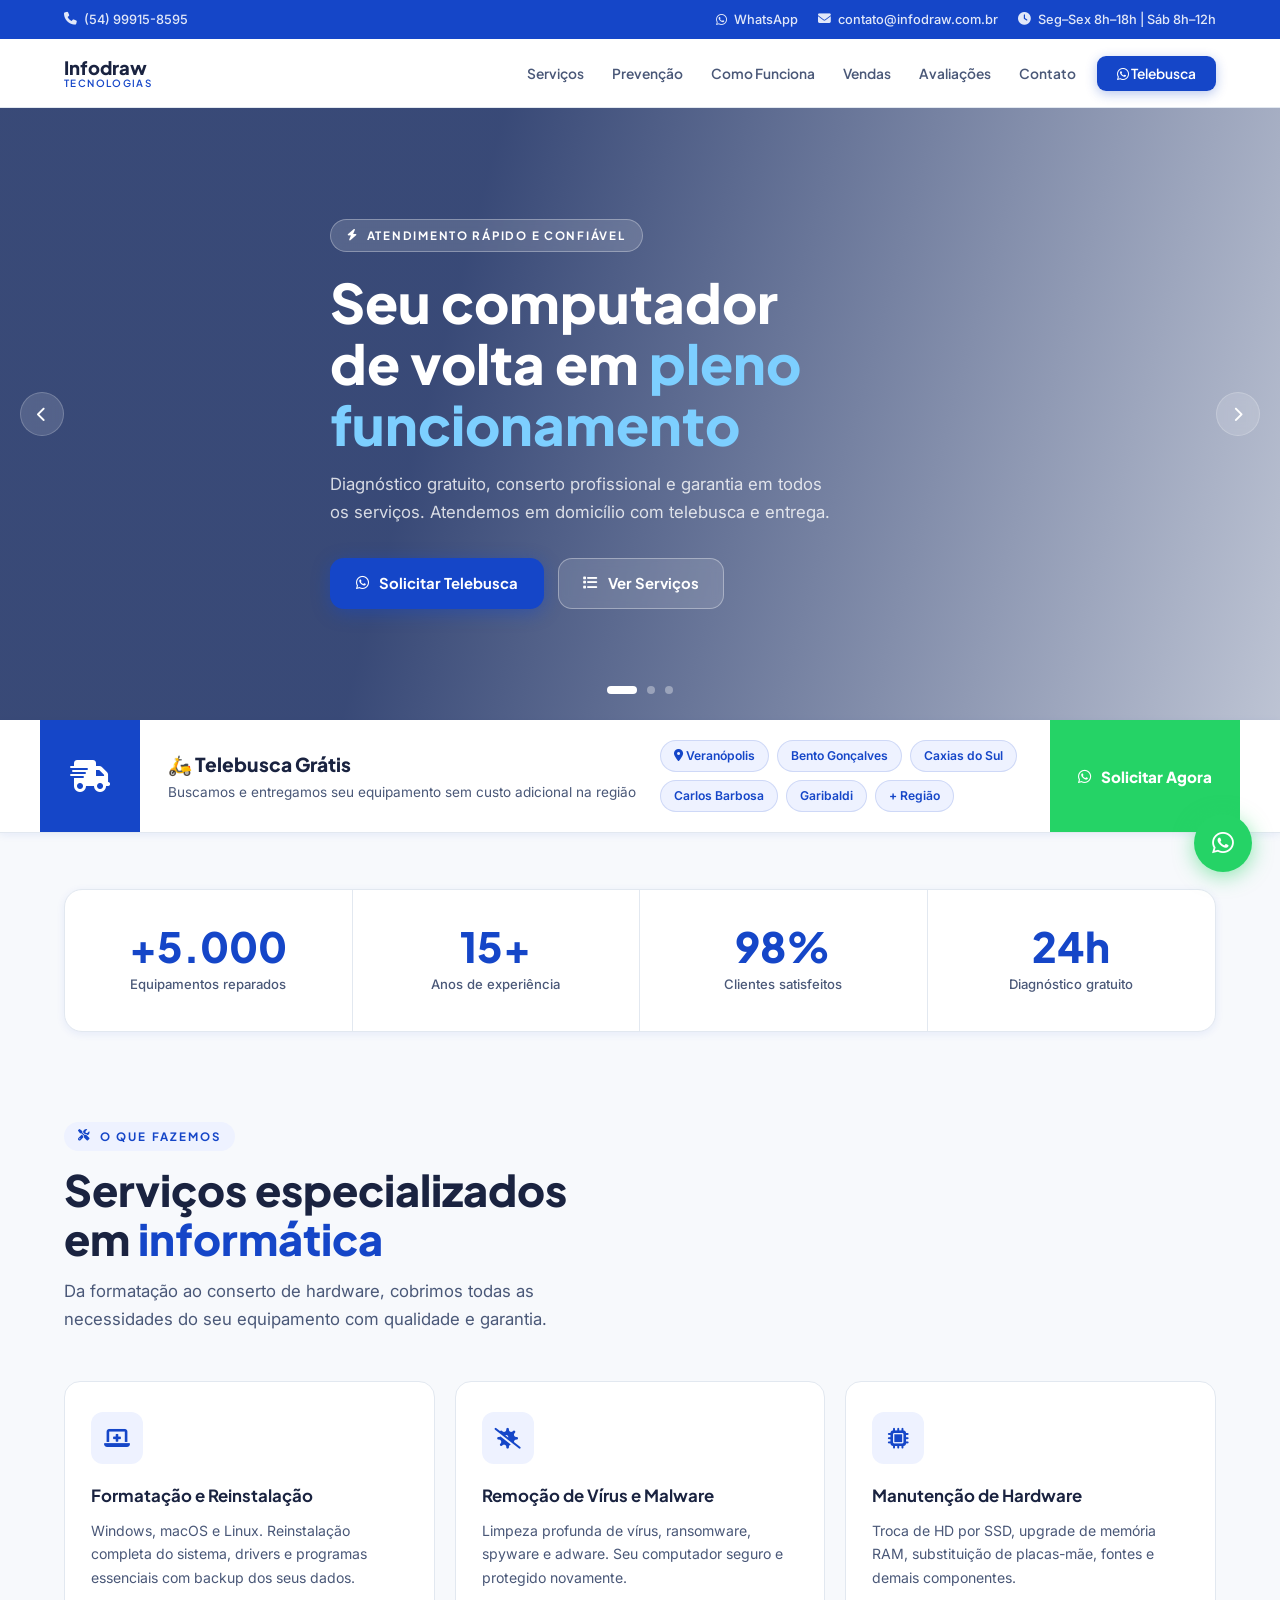
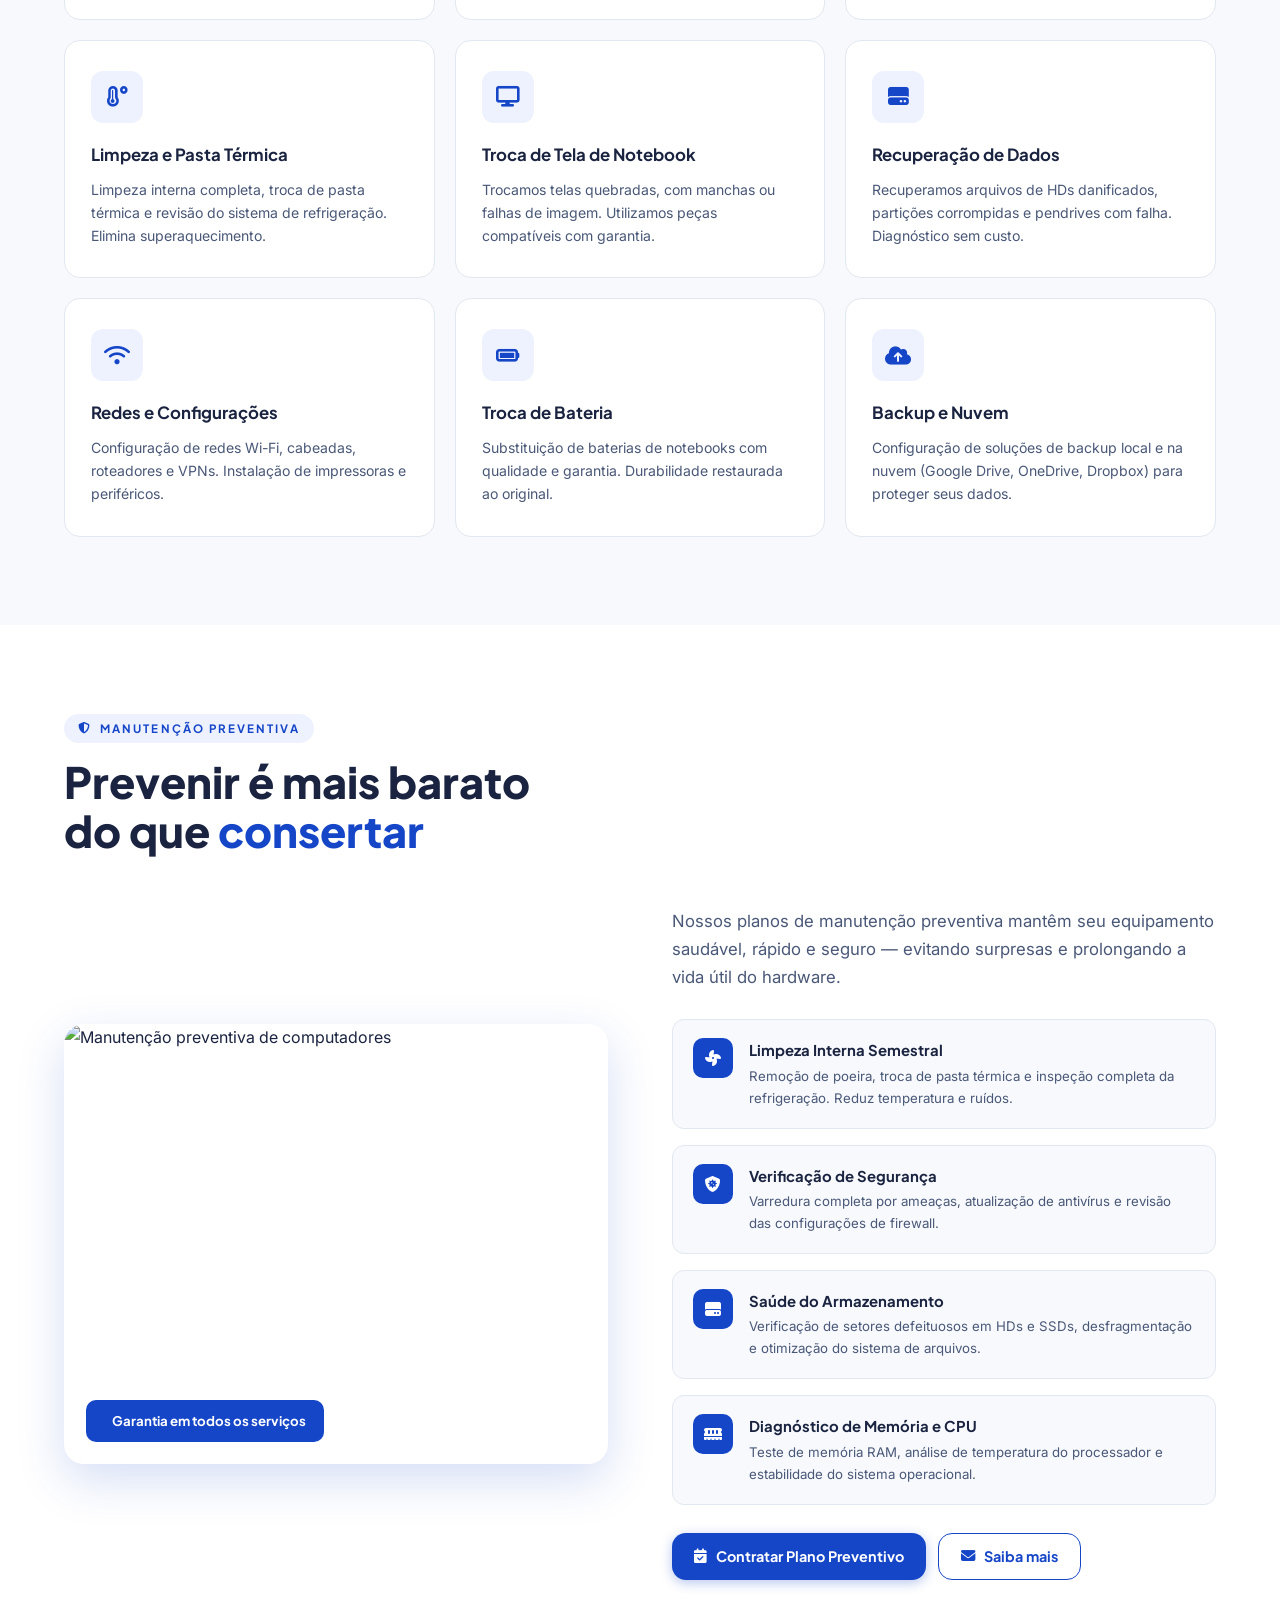
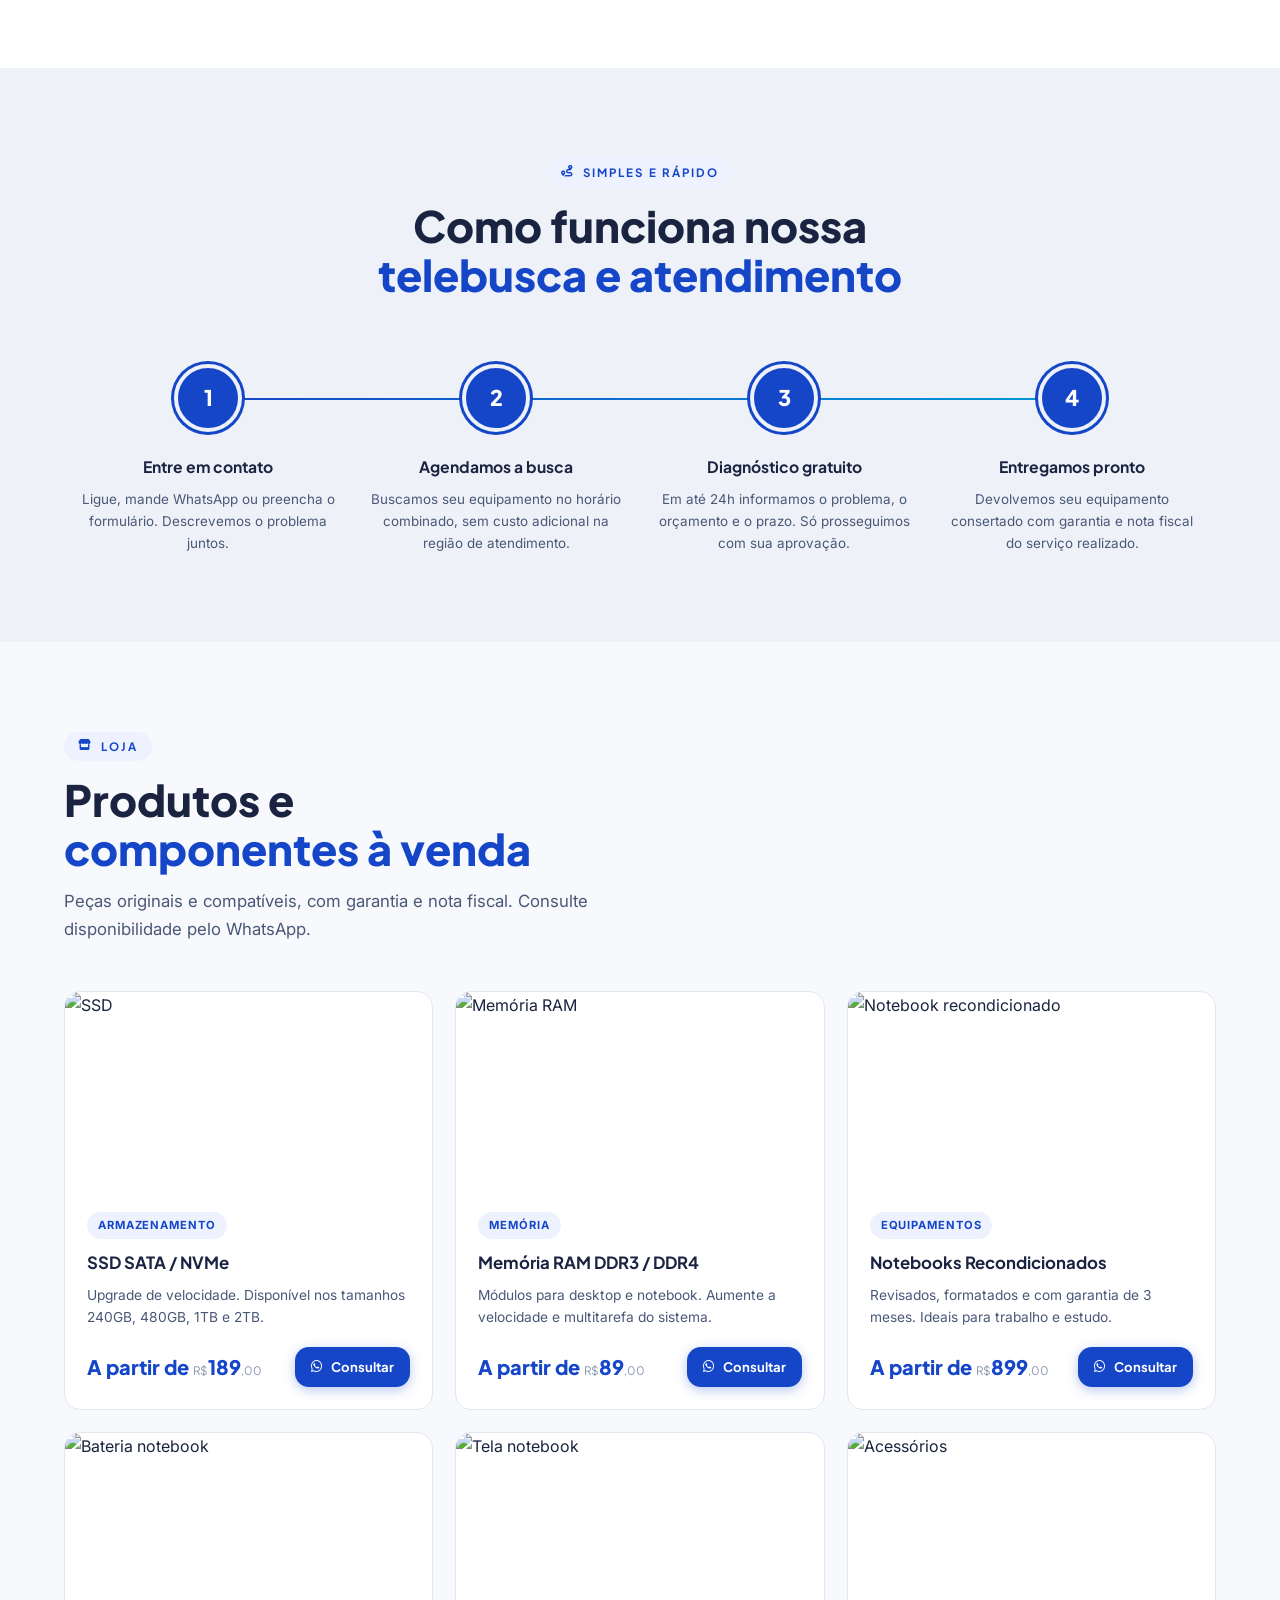
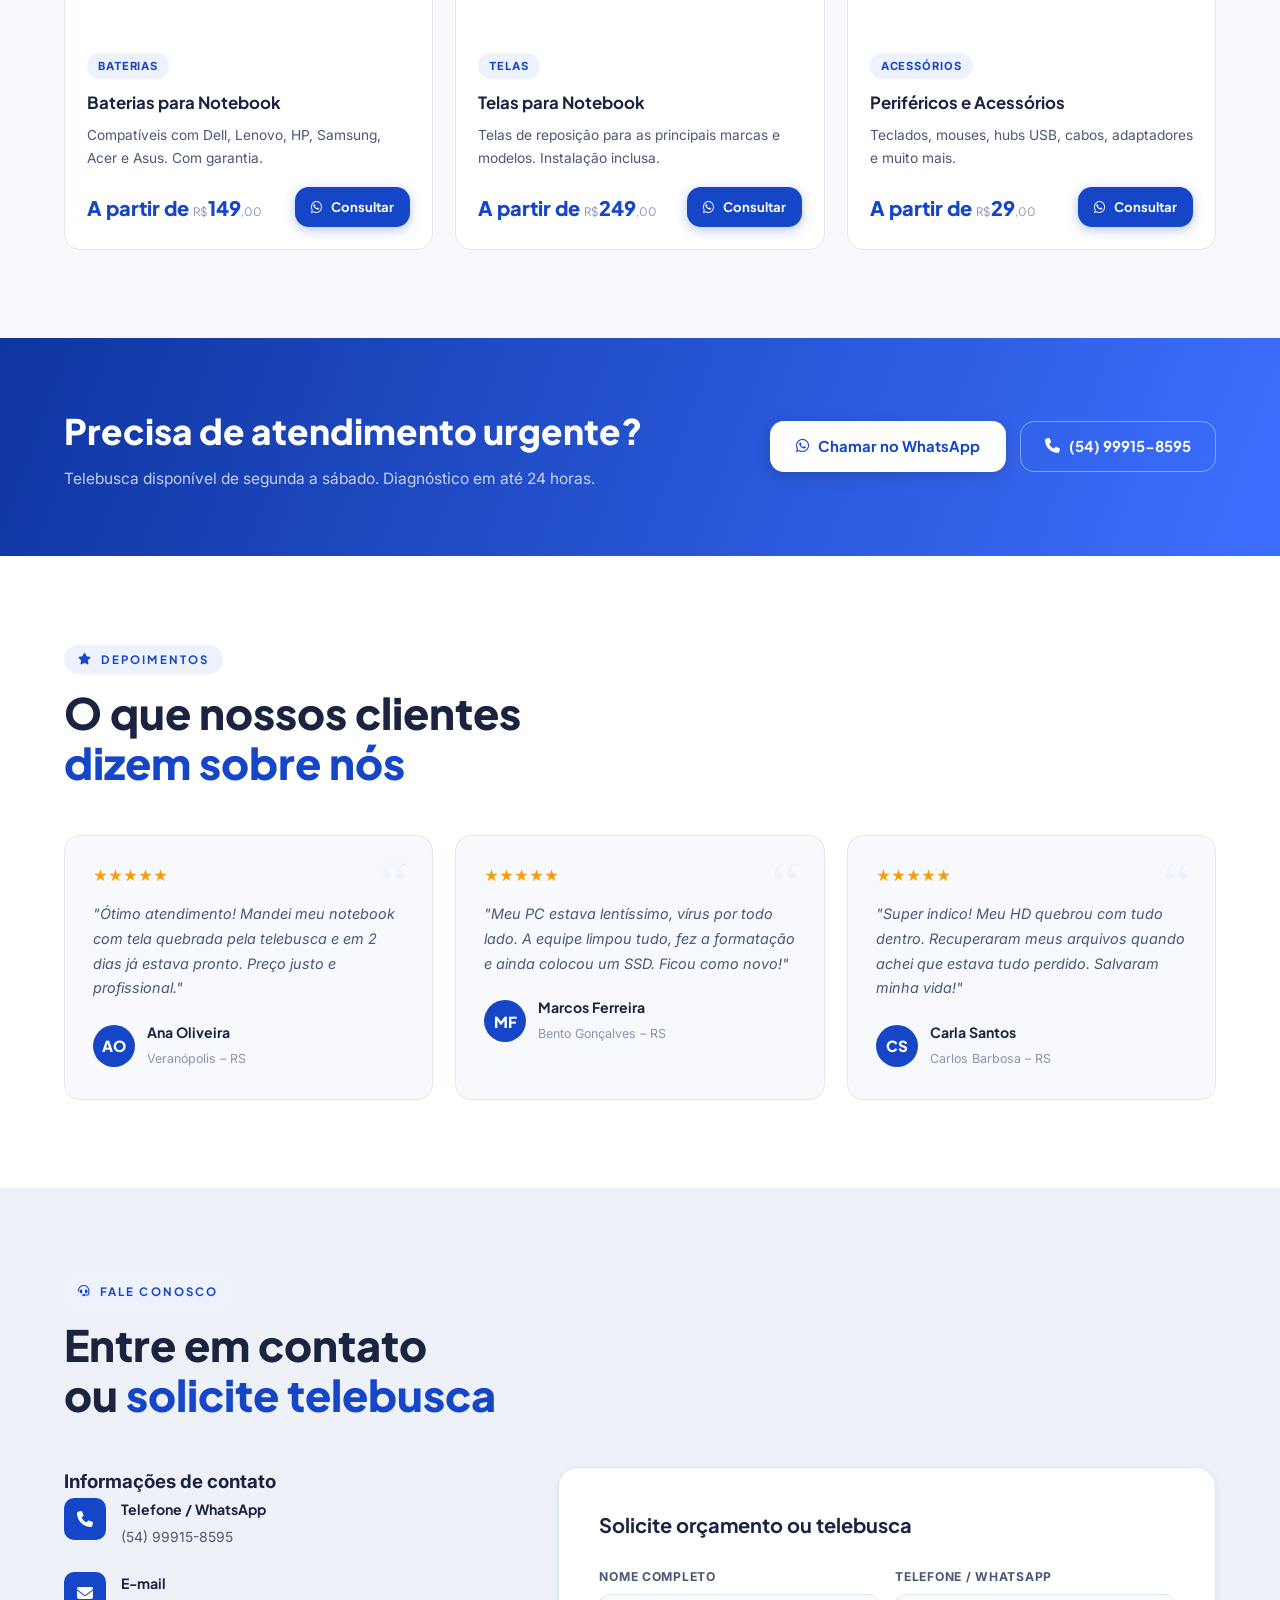
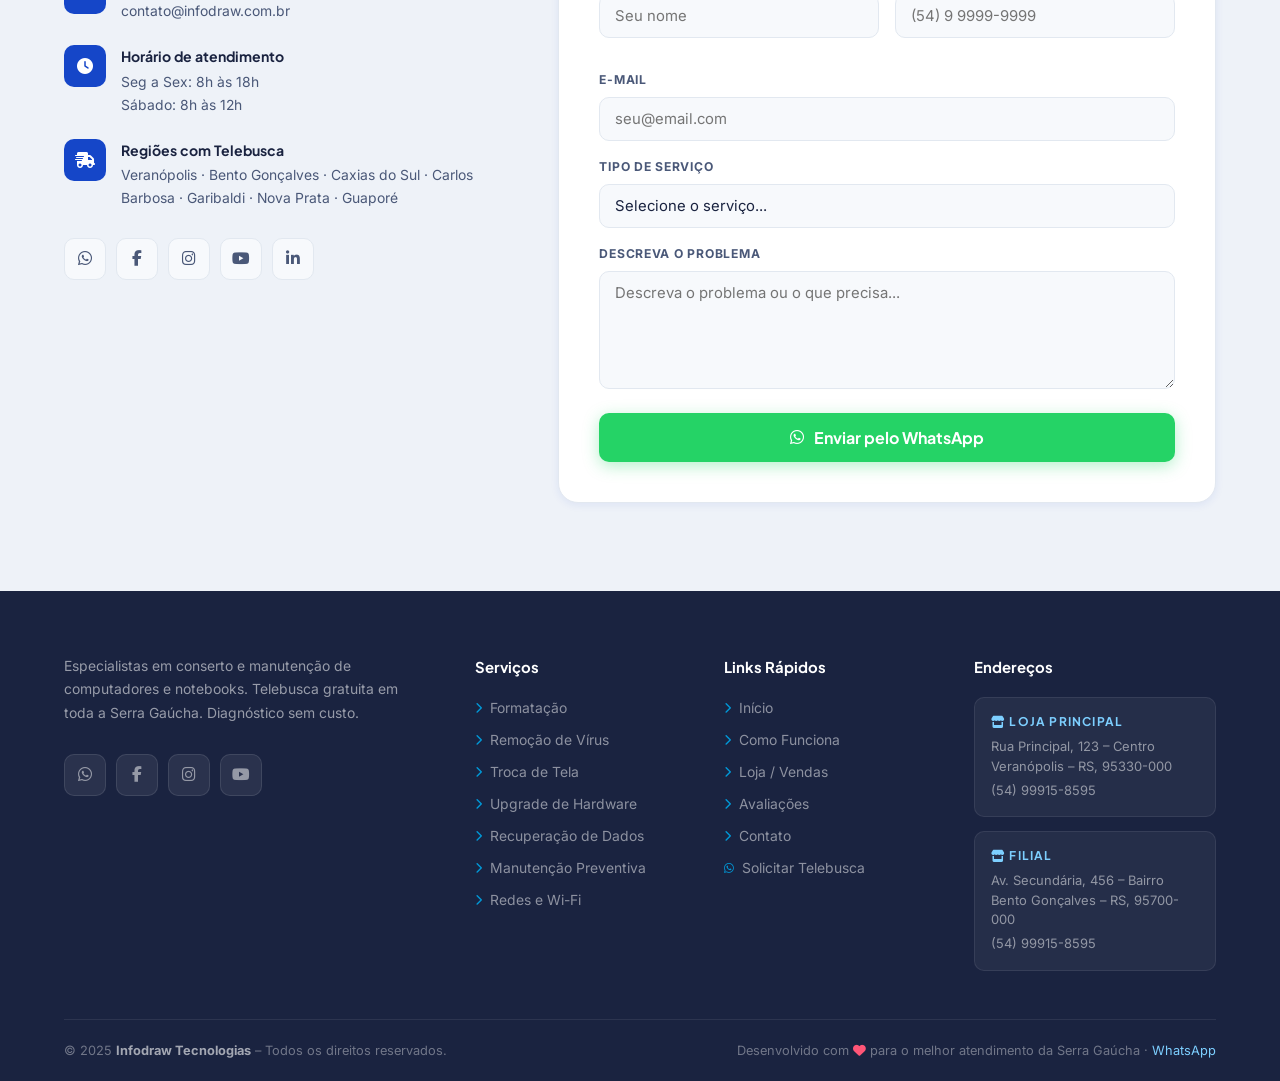
==== commit c49543f6: "Add files via upload" ====
--- a/index2.html
+++ b/index2.html
@@ -1381,7 +1381,29 @@
       .topbar-right { justify-content: center; }
       .nav-links { display: none; }
       .hamburger { display: flex; }
-      .slider { height: clamp(360px, 75vw, 510px); }
+
+      /* ── SLIDER MOBILE — Opção 3 ── */
+      /* Altura automática: o slide cresce com o conteúdo */
+      .slider { height: auto; min-height: clamp(300px, 72vw, 480px); }
+
+      /* Ocultar setas — navegação por swipe/toque */
+      .slider-arrow { display: none; }
+
+      /* Dots maiores e mais visíveis */
+      .slider-dots { bottom: 14px; gap: 8px; }
+      .slider-dot { width: 10px; height: 10px; }
+      .slider-dot.active { width: 34px; background: #fff; }
+
+      /* Conteúdo centralizado, padding-bottom protege os dots */
+      .slide { align-items: flex-end; padding-bottom: 52px; }
+      .slide-content { max-width: 100%; text-align: center; padding: 18px 20px 0; }
+      .slide-badge { justify-content: center; }
+      .slide-title { font-size: clamp(1.55rem, 6.5vw, 2.4rem); }
+      .slide-desc { font-size: .9rem; margin-bottom: 20px; max-width: 100%; }
+      .slide-btns { justify-content: center; gap: 10px; }
+      .btn-primary, .btn-ghost { font-size: .82rem; padding: 11px 18px; }
+      /* ── FIM SLIDER MOBILE ── */
+
       .services-grid,
       .products-grid,
       .testimonials-grid { grid-template-columns: 1fr; }
@@ -1403,6 +1425,10 @@
       .tb-icon-box { padding: 18px 24px; }
       .stat-box { border-right: none !important; border-bottom: 1px solid var(--border); }
       .stat-box:last-child { border-bottom: none; }
+      /* Ajuste fino para telas muito pequenas */
+      .slide-badge { font-size: .65rem; padding: 5px 12px; }
+      .slide-title { font-size: clamp(1.4rem, 7vw, 1.9rem); }
+      .btn-primary, .btn-ghost { font-size: .78rem; padding: 10px 14px; }
     }
   </style>
 </head>
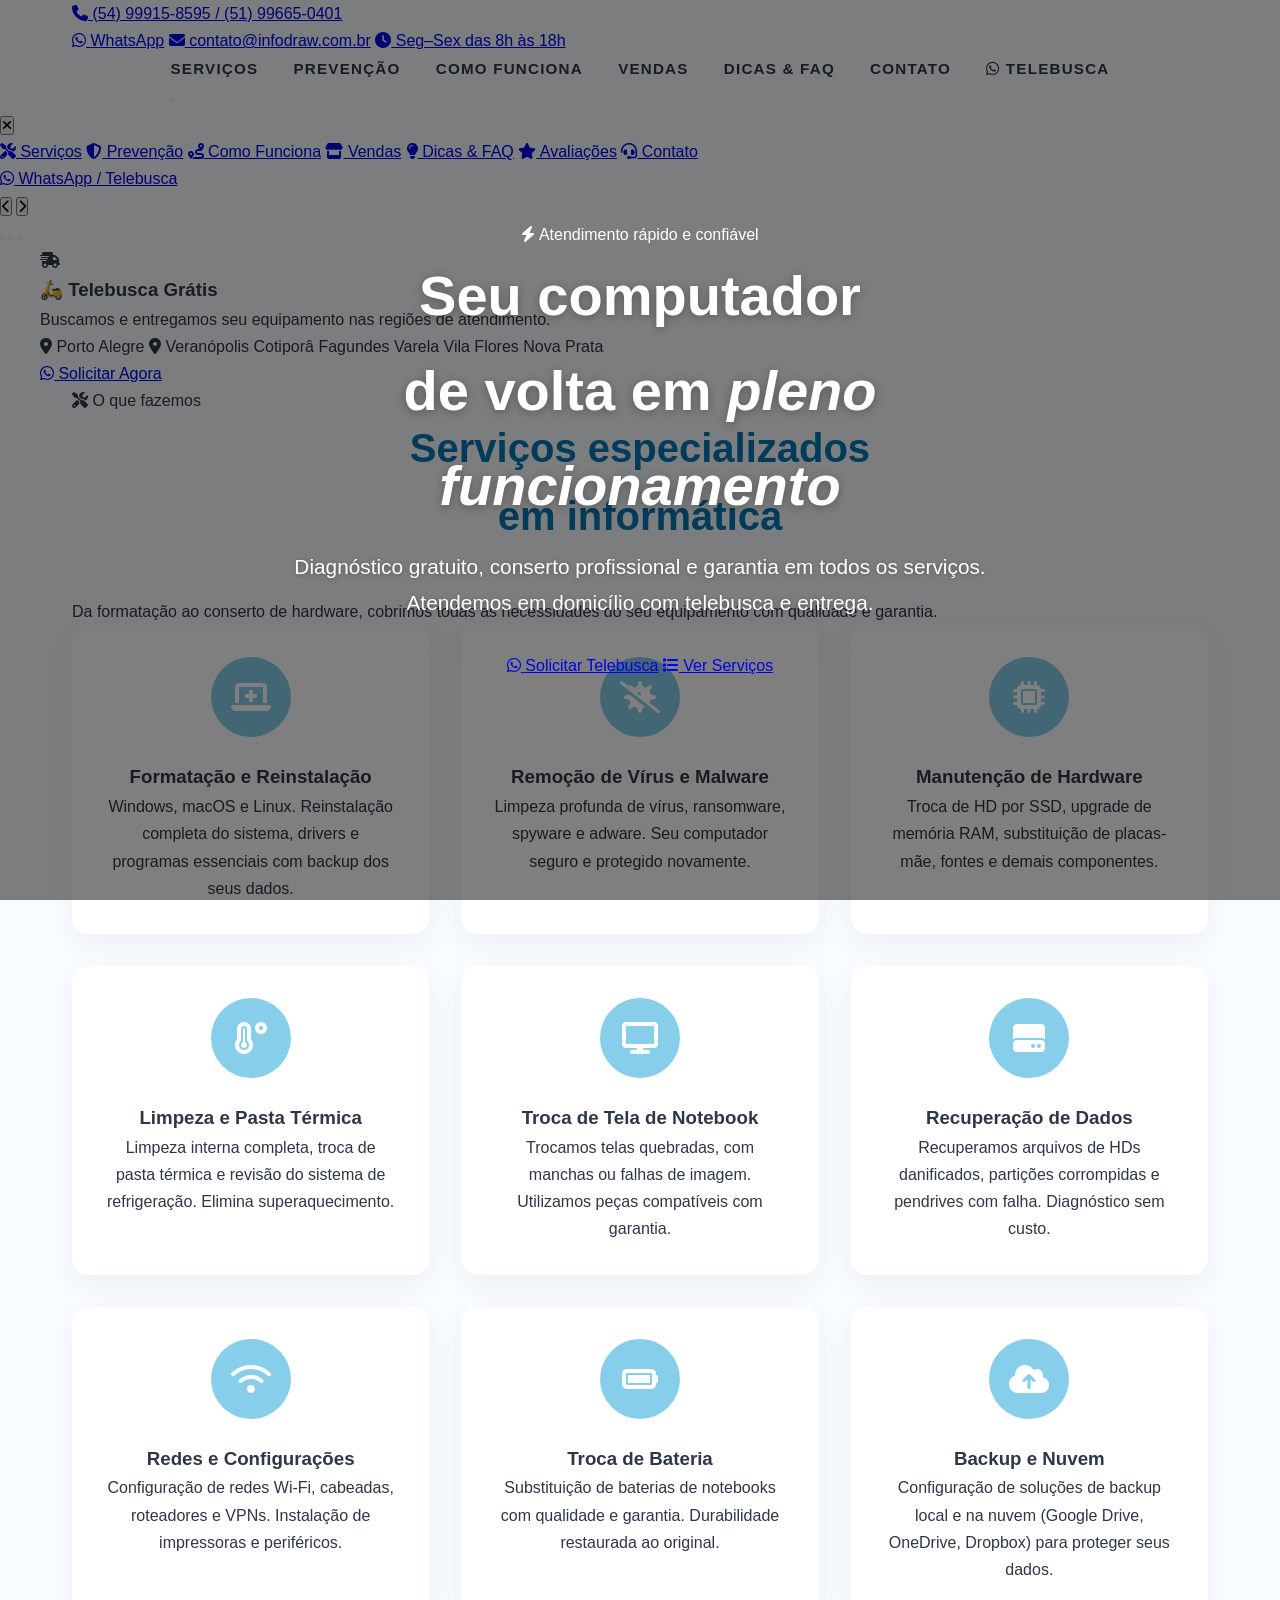
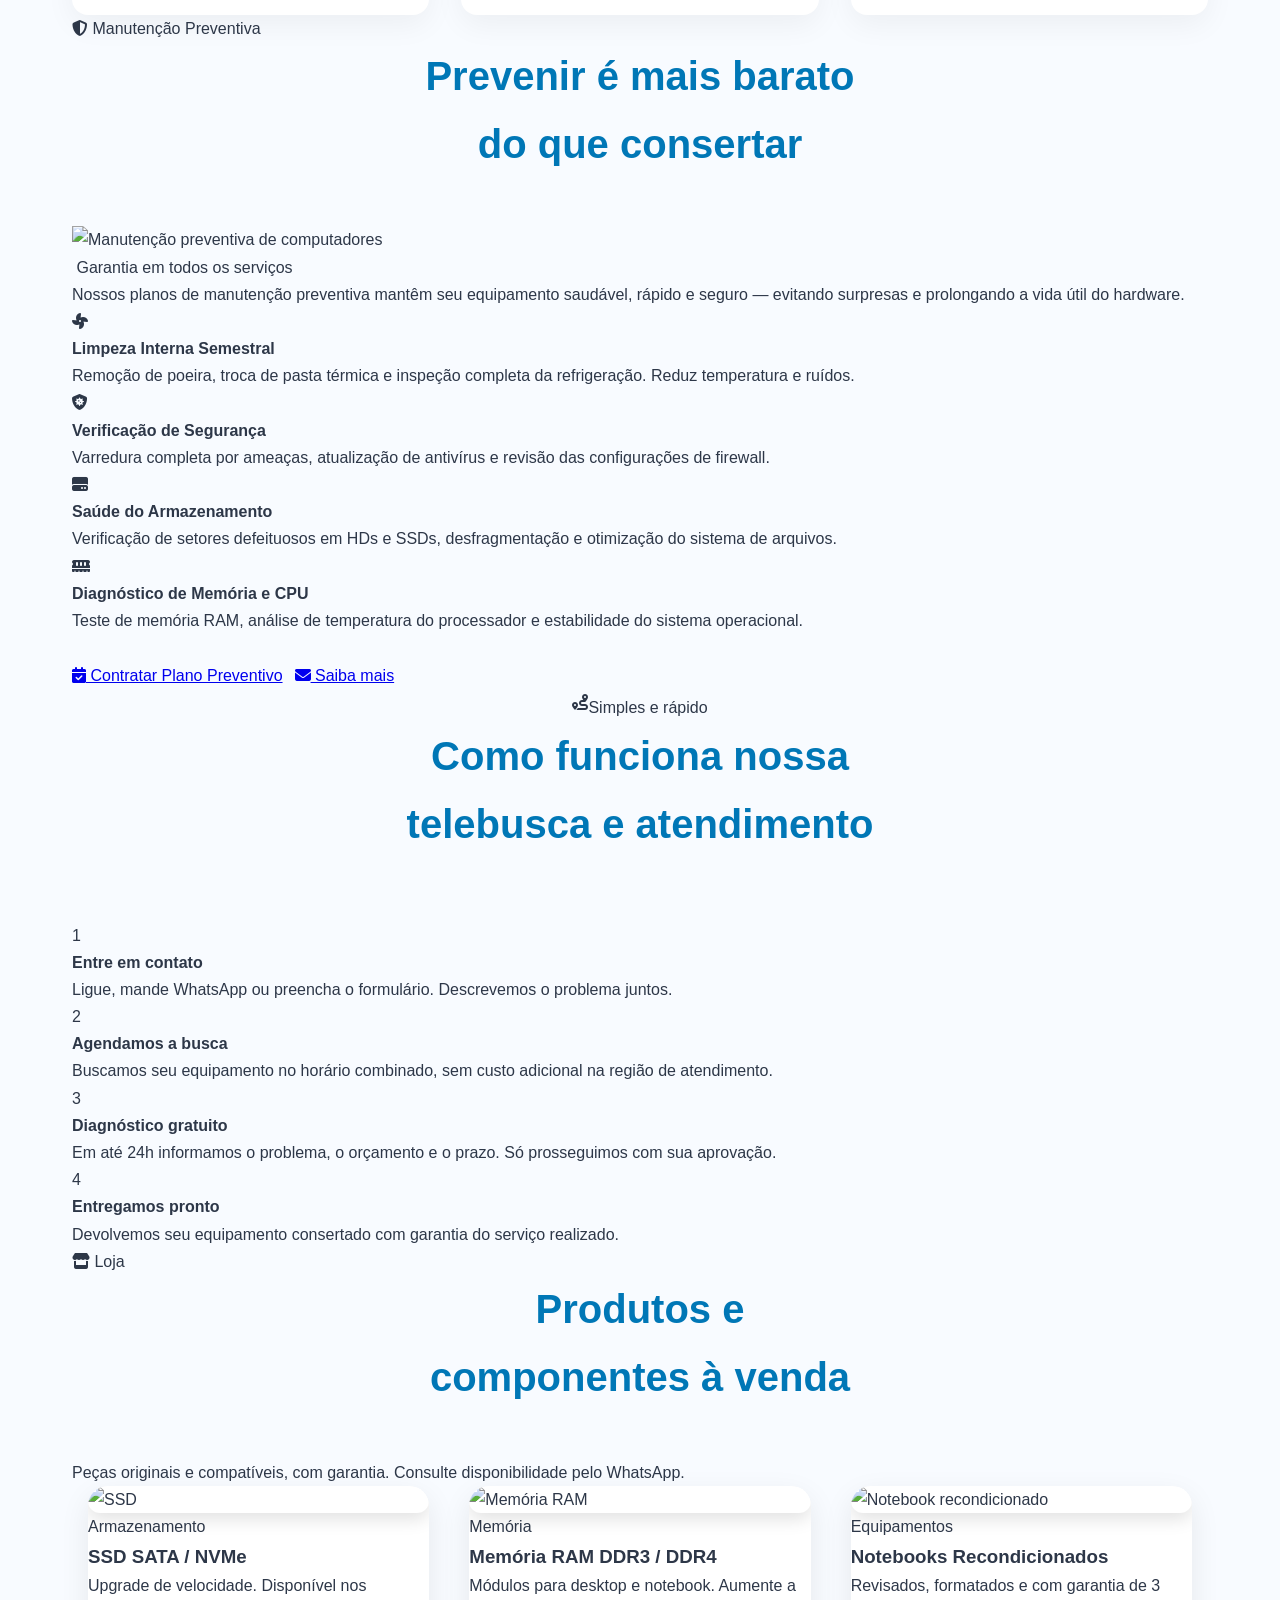
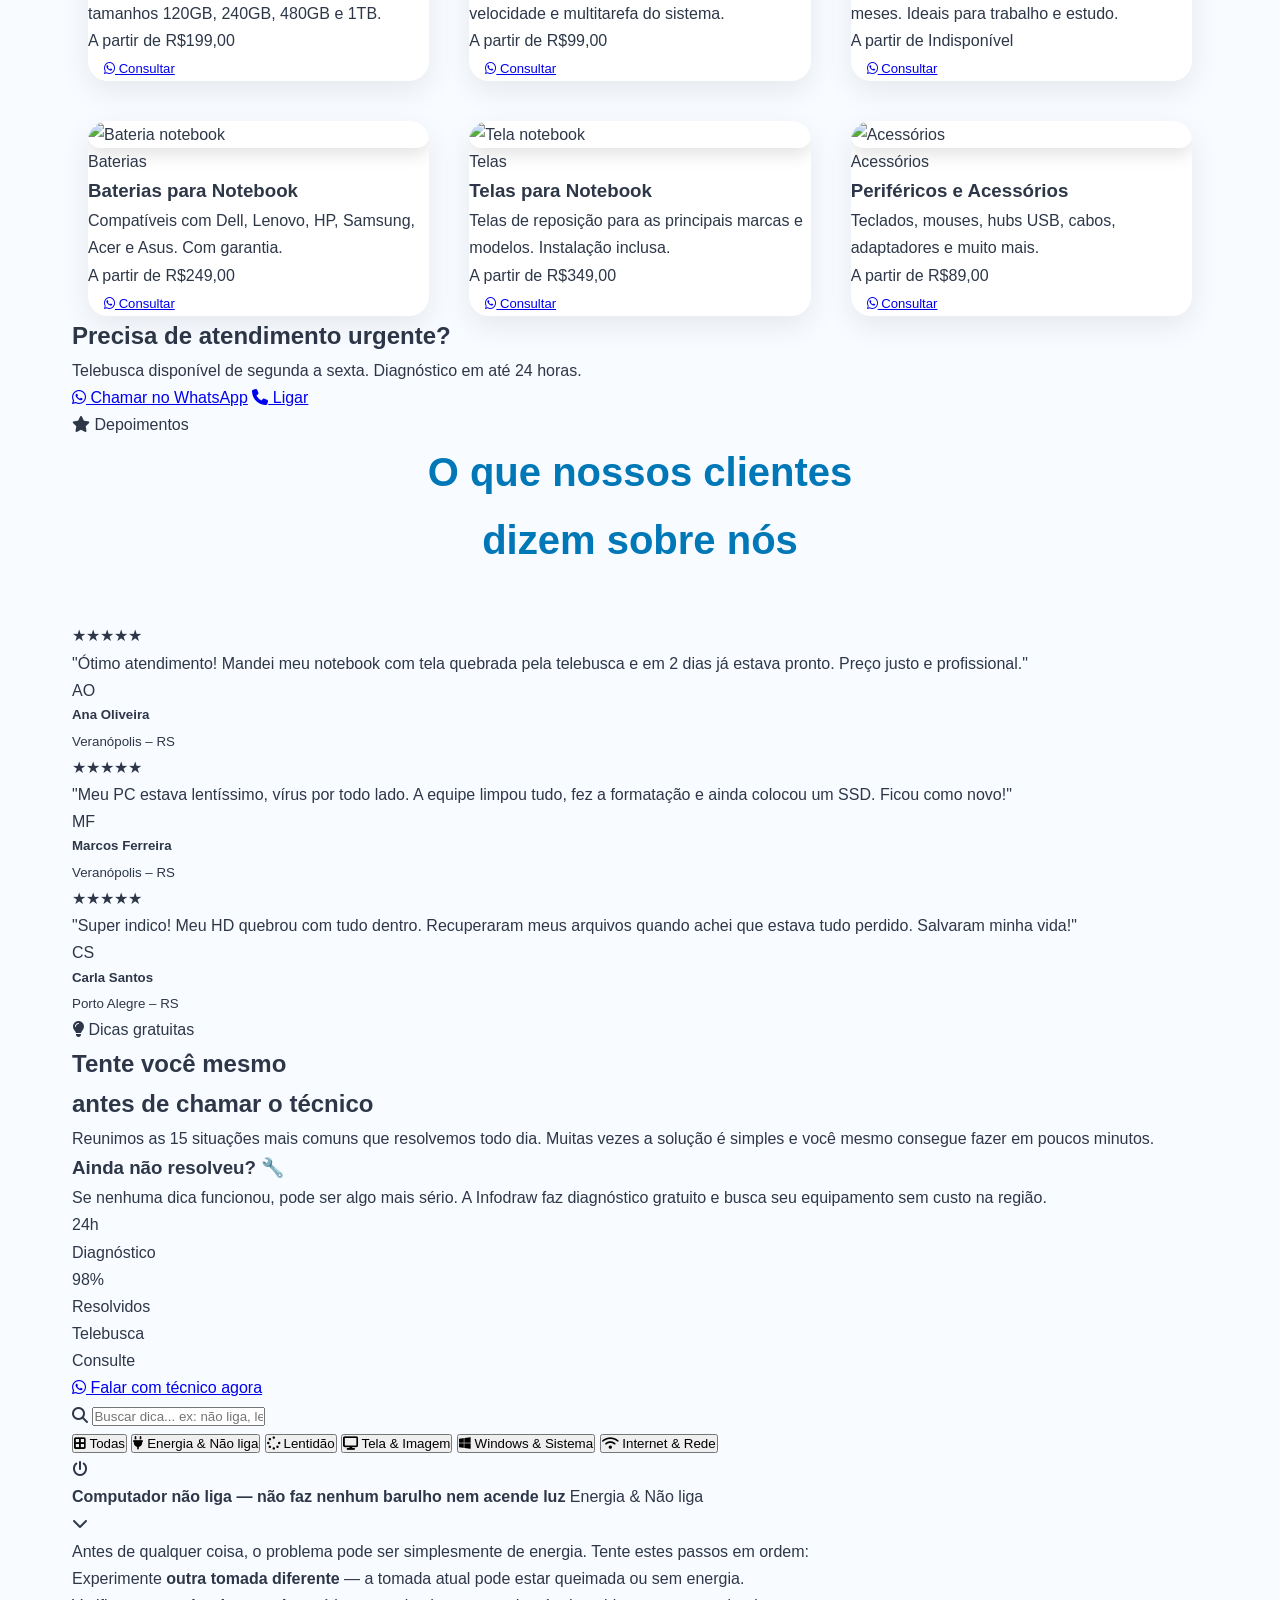
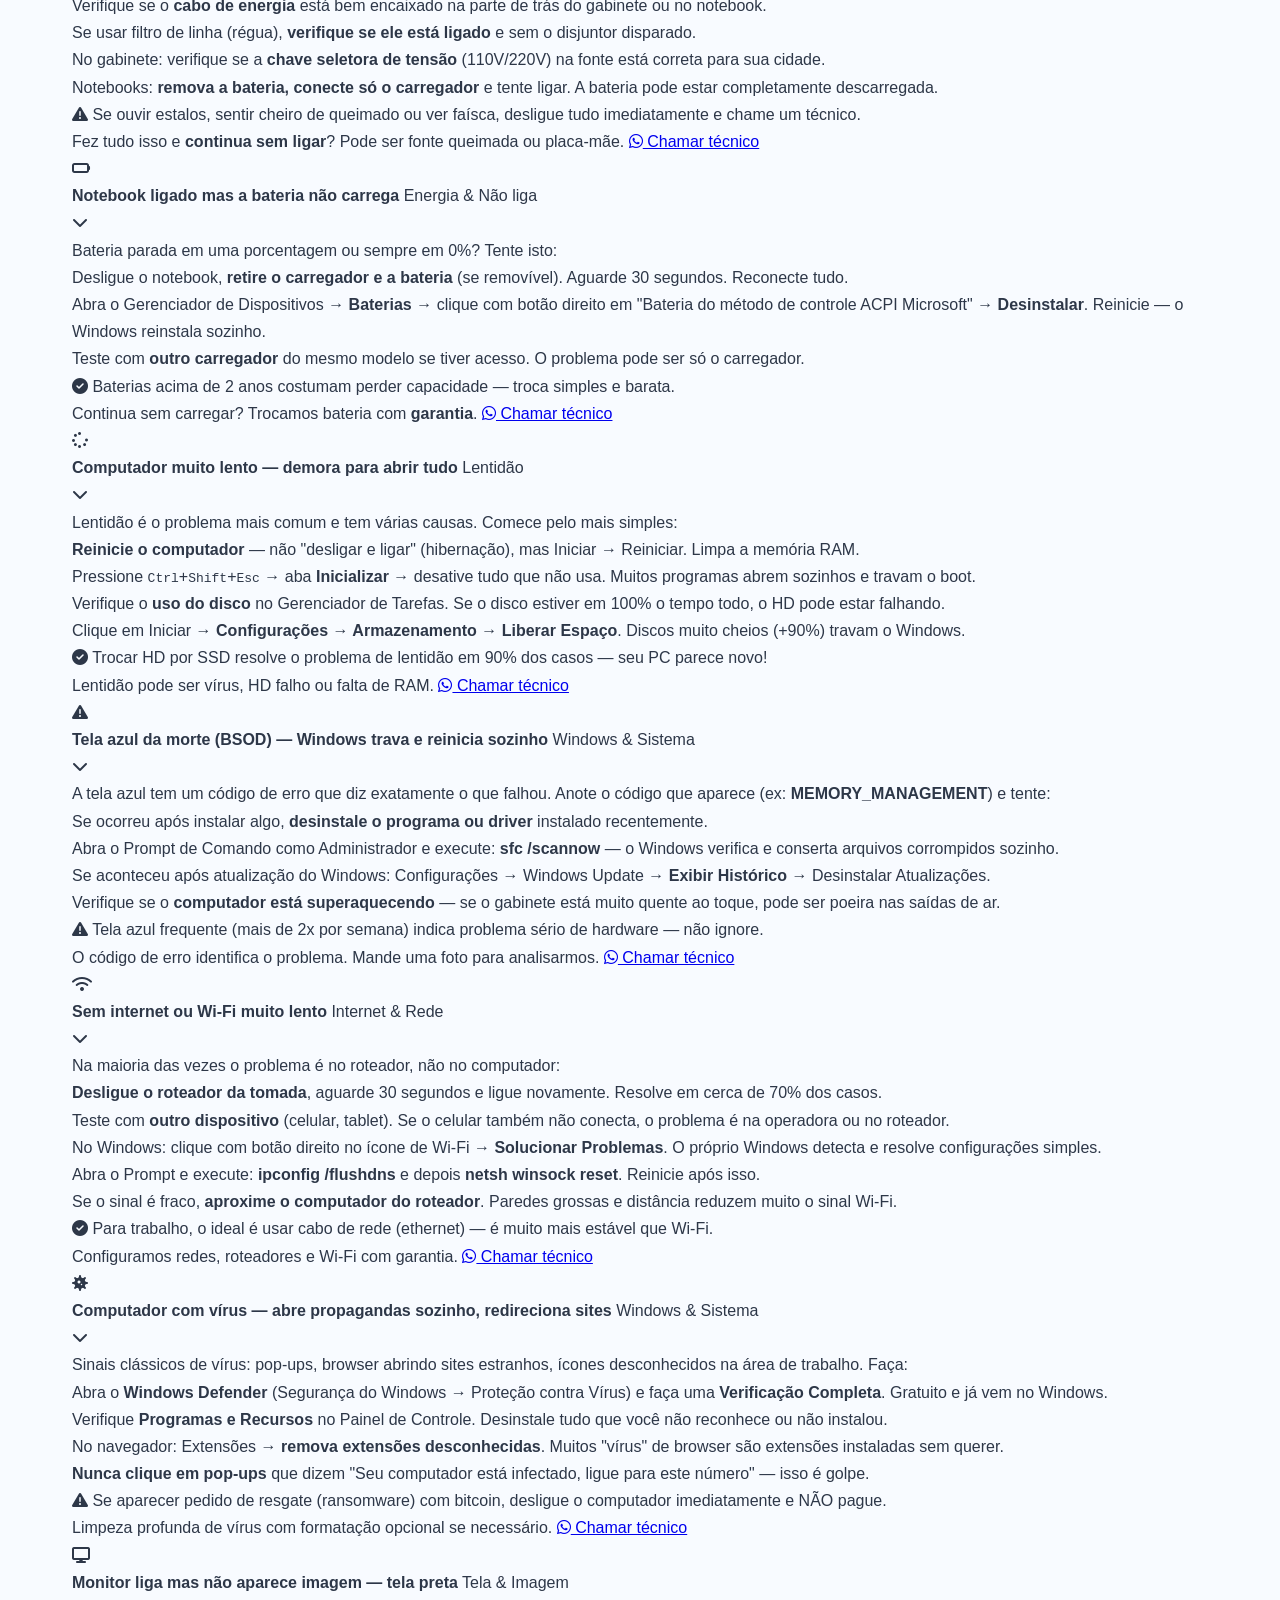
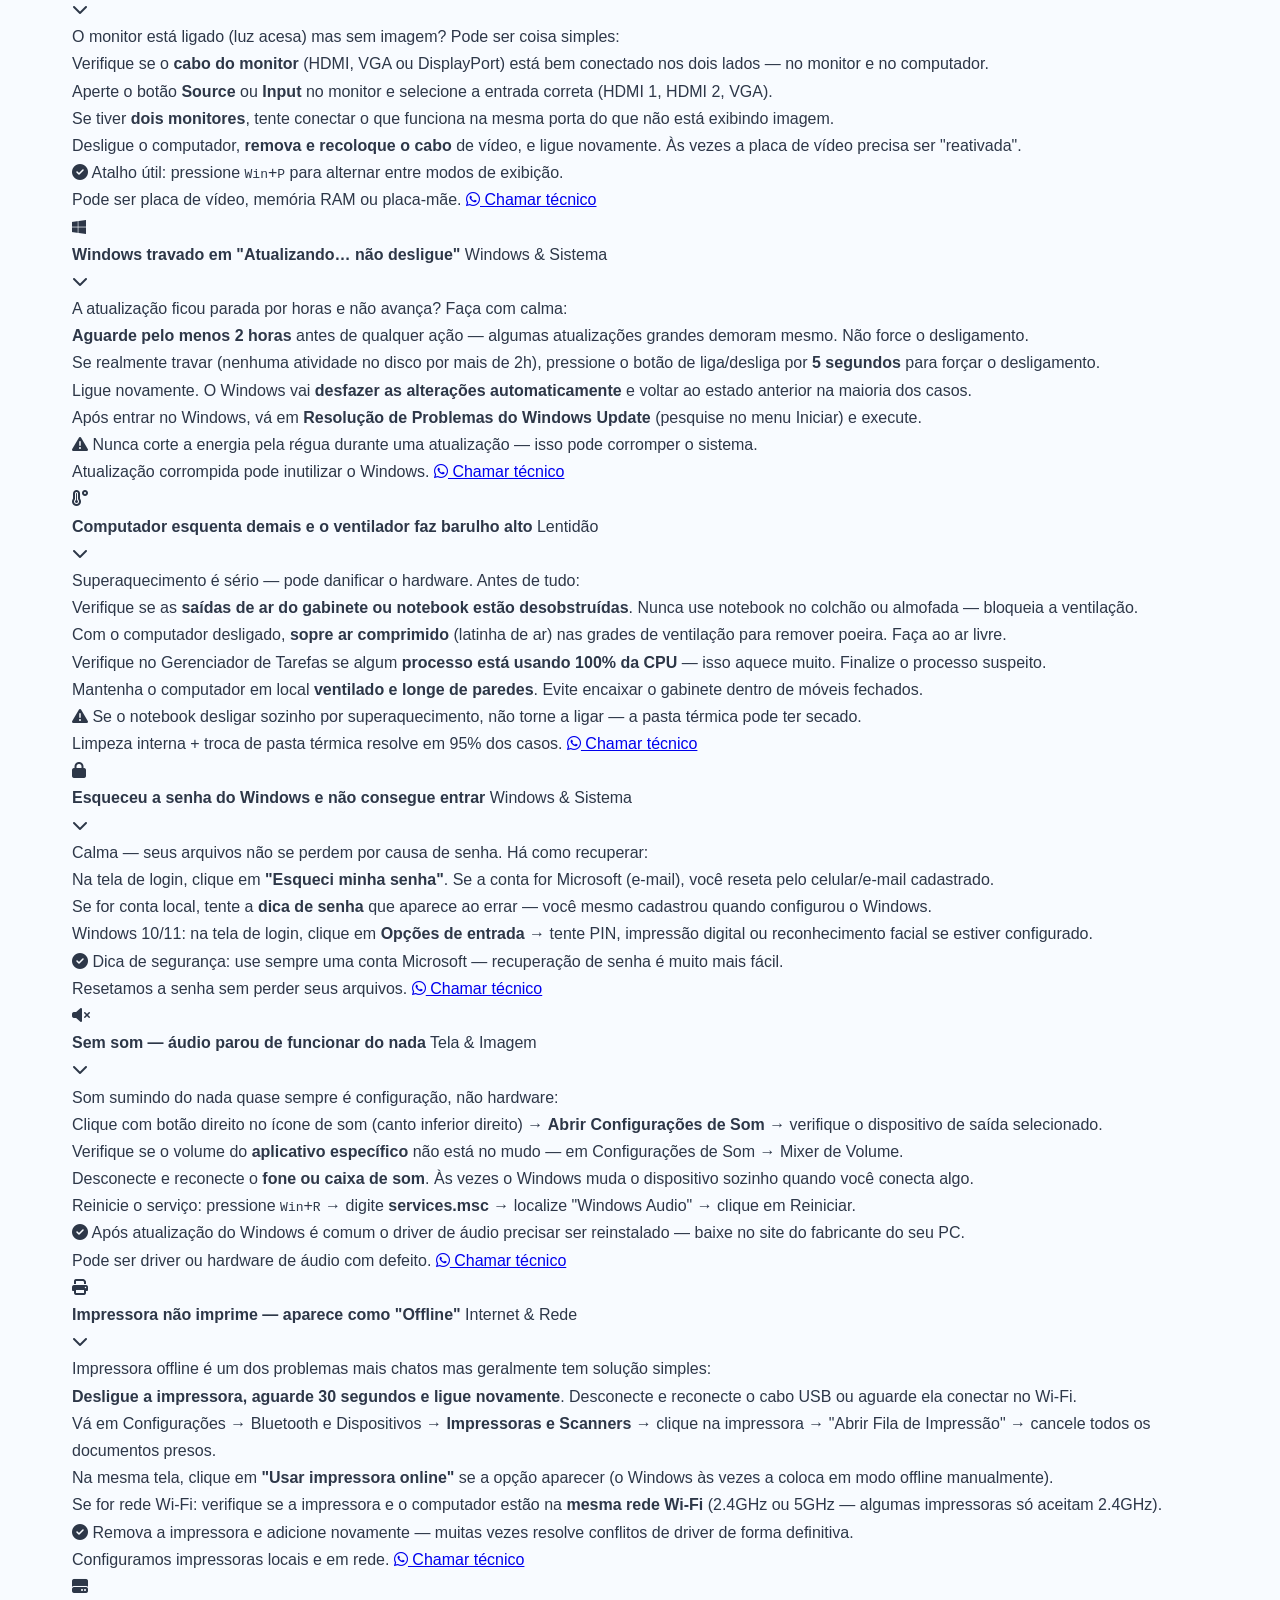
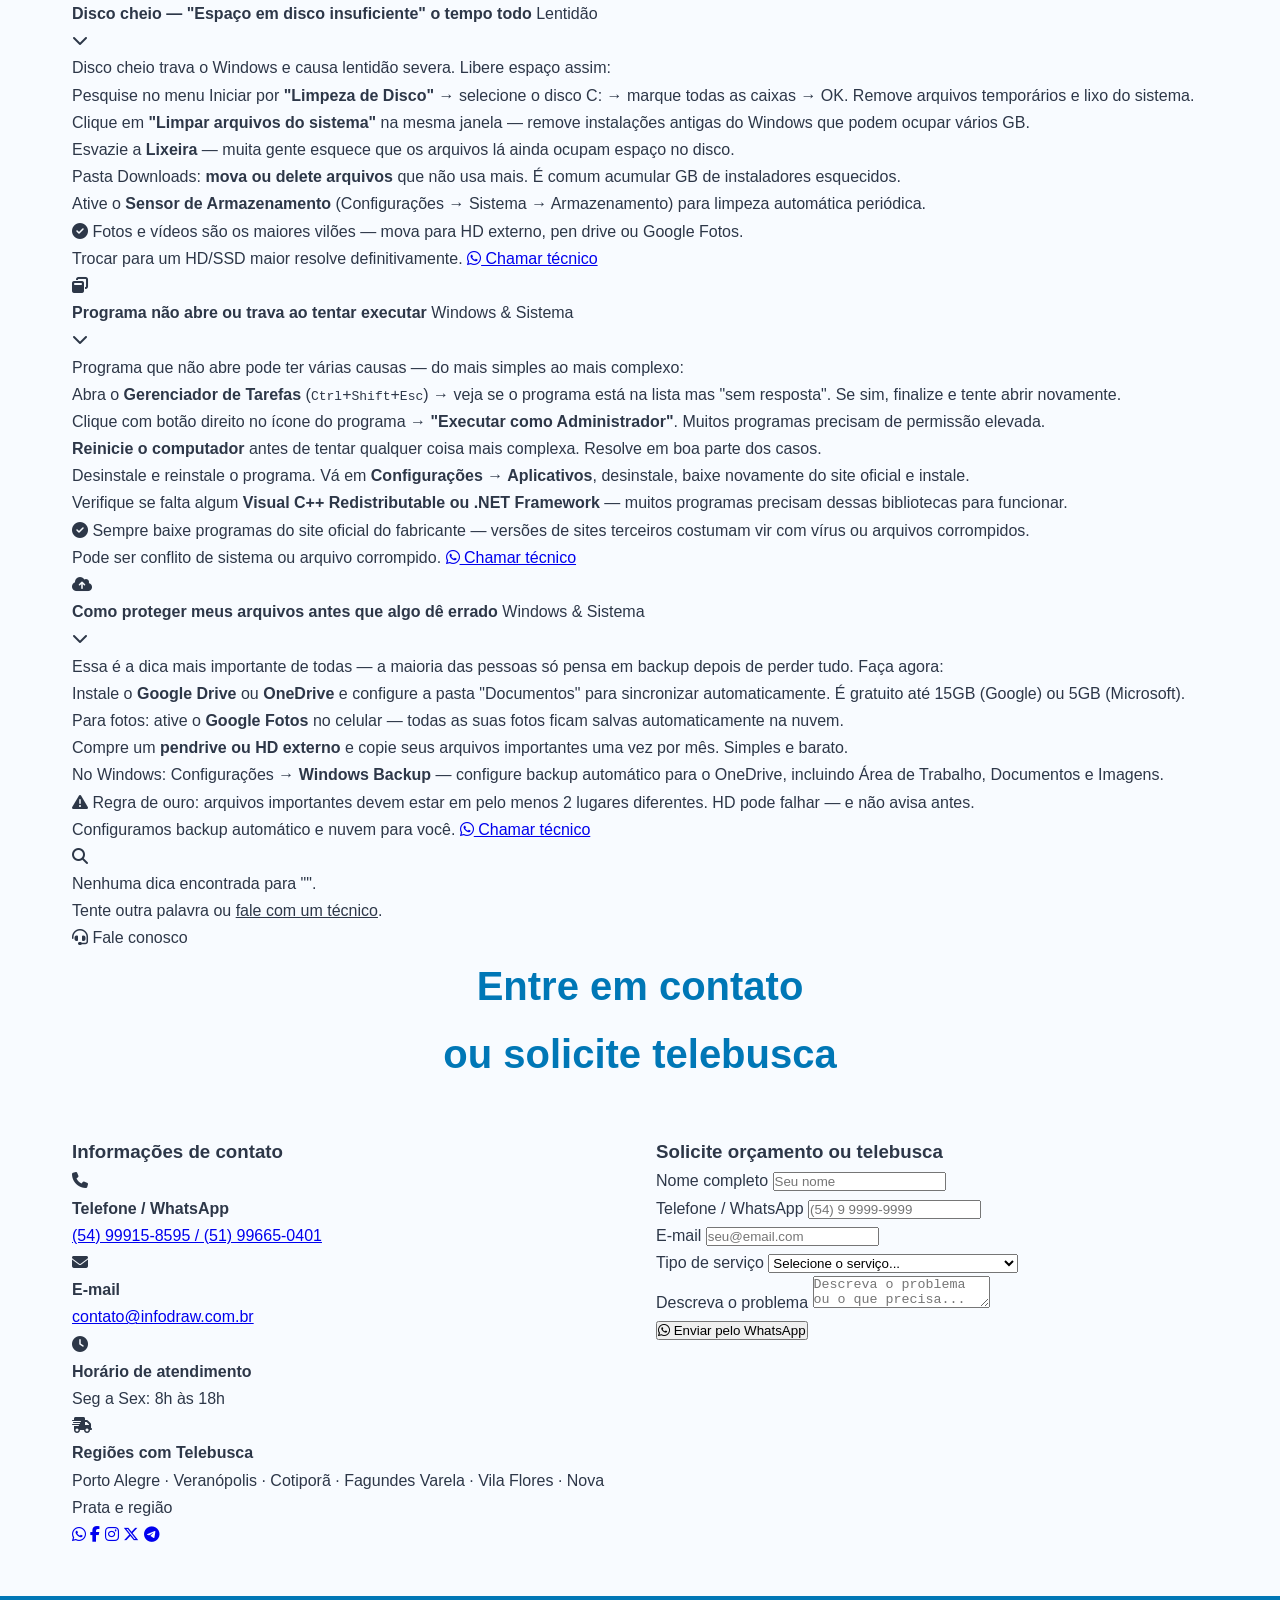
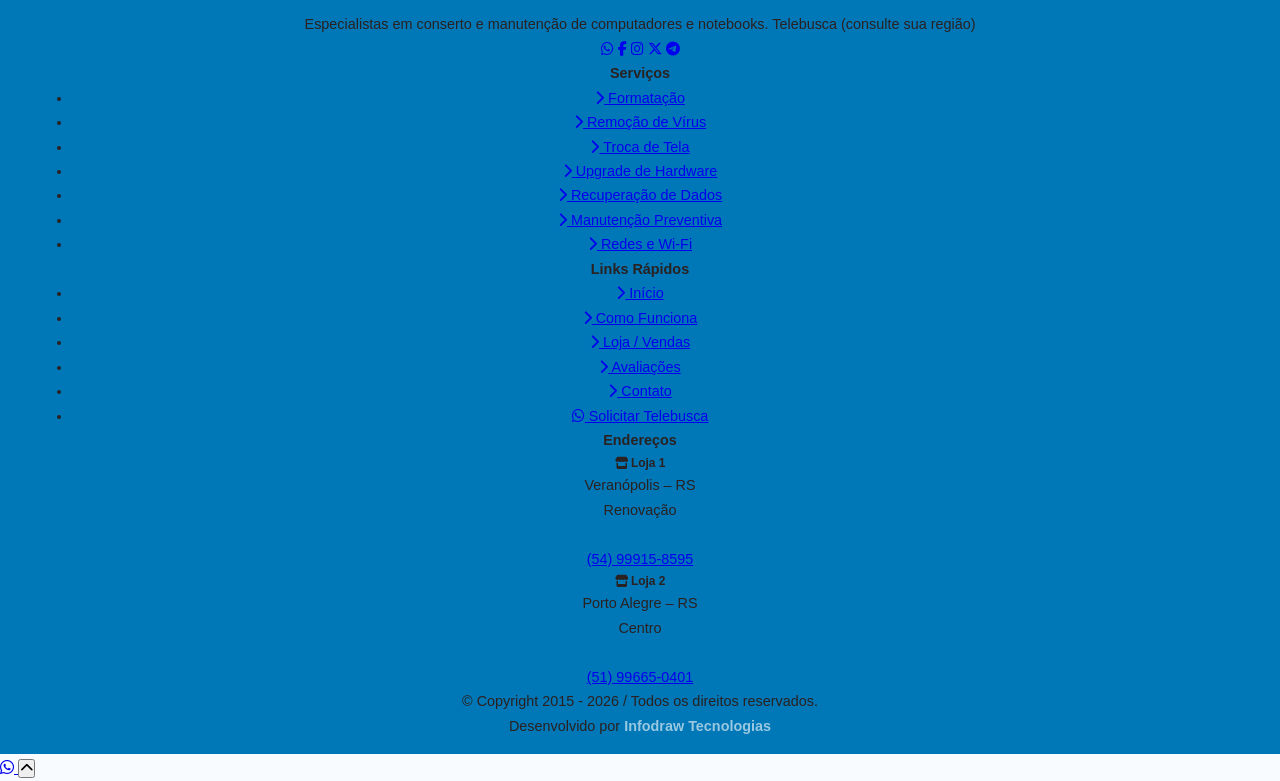
==== commit 5fd399e0: "Add files via upload" ====
--- a/index2.html
+++ b/index2.html
@@ -1,2138 +1,1174 @@
-<!DOCTYPE html>
-<html lang="pt-BR">
-<head>
-  <meta charset="UTF-8" />
-  <meta name="viewport" content="width=device-width, initial-scale=1.0" />
-  <title>Infodraw Tecnologias – Conserto e Manutenção de Computadores</title>
-
-  <!-- SEO Meta Tags -->
-  <meta name="description" content="Infodraw Tecnologias: especialistas em conserto e manutenção de computadores, notebooks e periféricos. Telebusca, atendimento domiciliar, diagnóstico gratuito. Atendemos Veranópolis e região da Serra Gaúcha." />
-  <meta name="keywords" content="conserto computador, manutenção notebook, telebusca, formatação, vírus, assistência técnica, Veranópolis, Serra Gaúcha, informática" />
-  <meta name="author" content="Infodraw Tecnologias" />
-  <meta name="robots" content="index, follow" />
-
-  <!-- Open Graph -->
-  <meta property="og:title" content="Infodraw Tecnologias – Assistência Técnica em Informática" />
-  <meta property="og:description" content="Conserto e manutenção de computadores e notebooks com telebusca. Diagnóstico gratuito. Atendemos toda a Serra Gaúcha." />
-  <meta property="og:image" content="https://www.infodraw.com.br/imagens/logo.webp" />
-  <meta property="og:url" content="https://www.infodraw.com.br" />
-  <meta property="og:type" content="website" />
-  <meta property="og:locale" content="pt_BR" />
-
-  <!-- Twitter Card -->
-  <meta name="twitter:card" content="summary_large_image" />
-  <meta name="twitter:title" content="Infodraw Tecnologias – Assistência Técnica" />
-  <meta name="twitter:description" content="Especialistas em manutenção de computadores e notebooks na Serra Gaúcha." />
-  <meta name="twitter:image" content="https://www.infodraw.com.br/imagens/logo.webp" />
-
-  <link rel="canonical" href="https://www.infodraw.com.br" />
-
-  <!-- Fonts -->
-  <link rel="preconnect" href="https://fonts.googleapis.com" />
-  <link rel="preconnect" href="https://fonts.gstatic.com" crossorigin />
-  <link href="https://fonts.googleapis.com/css2?family=Plus+Jakarta+Sans:wght@400;500;600;700;800&family=Inter:wght@300;400;500&display=swap" rel="stylesheet" />
-
-  <!-- Icons -->
-  <link rel="stylesheet" href="https://cdnjs.cloudflare.com/ajax/libs/font-awesome/6.5.0/css/all.min.css" />
-
-  <style>
-    /* ========== RESET & VARIABLES ========== */
-    *, *::before, *::after { box-sizing: border-box; margin: 0; padding: 0; }
-
-    :root {
-      --blue:      #1546C8;
-      --blue-dk:   #0E35A0;
-      --blue-lt:   #3D6FFF;
-      --blue-xlt:  #EEF2FF;
-      --accent:    #0099D8;
-      --white:     #FFFFFF;
-      --bg:        #F7F9FC;
-      --bg2:       #EEF2F8;
-      --surface:   #FFFFFF;
-      --border:    #E2E8F0;
-      --text:      #1A2340;
-      --text-mid:  #4A5878;
-      --text-dim:  #8A96B0;
-      --green:     #25D366;
-      --radius:    14px;
-      --shadow-sm: 0 2px 8px rgba(21,70,200,.08);
-      --shadow:    0 8px 32px rgba(21,70,200,.12);
-      --shadow-lg: 0 16px 48px rgba(21,70,200,.18);
-      --font-h:    'Plus Jakarta Sans', sans-serif;
-      --font-b:    'Inter', sans-serif;
-    }
-
-    html { scroll-behavior: smooth; }
-
-    body {
-      font-family: var(--font-b);
-      background: var(--bg);
-      color: var(--text);
-      overflow-x: hidden;
-      line-height: 1.65;
-    }
-
-    img { max-width: 100%; display: block; }
-    a { text-decoration: none; color: inherit; }
-    ul { list-style: none; }
-
-    .container {
-      max-width: 1200px;
-      margin: 0 auto;
-      padding: 0 24px;
-    }
-
-    section { padding: 88px 0; }
-
-    .section-label {
-      display: inline-flex;
-      align-items: center;
-      gap: 8px;
-      font-family: var(--font-h);
-      font-size: .72rem;
-      font-weight: 700;
-      letter-spacing: .18em;
-      text-transform: uppercase;
-      color: var(--blue);
-      background: var(--blue-xlt);
-      padding: 5px 14px;
-      border-radius: 999px;
-      margin-bottom: 14px;
-    }
-
-    .section-title {
-      font-family: var(--font-h);
-      font-size: clamp(1.9rem, 3.5vw, 2.7rem);
-      font-weight: 800;
-      color: var(--text);
-      line-height: 1.15;
-      margin-bottom: 14px;
-    }
-
-    .section-title span { color: var(--blue); }
-
-    .section-sub {
-      color: var(--text-mid);
-      font-size: 1.05rem;
-      max-width: 560px;
-    }
-
-    /* ========== TOPBAR ========== */
-    .topbar {
-      background: var(--blue);
-      padding: 9px 0;
-      font-size: .8rem;
-      font-weight: 500;
-    }
-
-    .topbar .container {
-      display: flex;
-      justify-content: space-between;
-      align-items: center;
-      gap: 12px;
-      flex-wrap: wrap;
-    }
-
-    .topbar a {
-      color: rgba(255,255,255,.88);
-      display: flex;
-      align-items: center;
-      gap: 7px;
-      transition: color .2s;
-    }
-
-    .topbar a:hover { color: #fff; }
-    .topbar-right { display: flex; gap: 20px; flex-wrap: wrap; }
-
-    /* ========== NAVBAR ========== */
-    .navbar {
-      position: sticky;
-      top: 0;
-      z-index: 1000;
-      background: rgba(255,255,255,.96);
-      backdrop-filter: blur(16px);
-      -webkit-backdrop-filter: blur(16px);
-      border-bottom: 1px solid var(--border);
-      transition: box-shadow .3s;
-    }
-
-    .navbar.scrolled { box-shadow: 0 4px 24px rgba(21,70,200,.1); }
-
-    .nav-inner {
-      display: flex;
-      align-items: center;
-      justify-content: space-between;
-      height: 68px;
-    }
-
-    .nav-logo {
-      display: flex;
-      align-items: center;
-      gap: 11px;
-    }
-
-    .nav-logo img {
-      height: 42px;
-      width: auto;
-    }
-
-    .nav-logo-text {
-      font-family: var(--font-h);
-      font-weight: 800;
-      font-size: 1.15rem;
-      color: var(--text);
-      line-height: 1.1;
-    }
-
-    .nav-logo-text span {
-      display: block;
-      font-size: .62rem;
-      font-weight: 600;
-      letter-spacing: .14em;
-      color: var(--blue);
-      text-transform: uppercase;
-    }
-
-    .nav-links {
-      display: flex;
-      align-items: center;
-      gap: 2px;
-    }
-
-    .nav-links a {
-      font-family: var(--font-h);
-      font-weight: 600;
-      font-size: .86rem;
-      color: var(--text-mid);
-      padding: 8px 13px;
-      border-radius: 8px;
-      transition: color .2s, background .2s;
-    }
-
-    .nav-links a:hover, .nav-links a.active {
-      color: var(--blue);
-      background: var(--blue-xlt);
-    }
-
-    .nav-cta {
-      background: var(--blue) !important;
-      color: #fff !important;
-      padding: 9px 20px !important;
-      border-radius: 9px !important;
-      margin-left: 6px;
-      box-shadow: 0 3px 12px rgba(21,70,200,.3);
-    }
-
-    .nav-cta:hover {
-      background: var(--blue-dk) !important;
-      box-shadow: 0 6px 20px rgba(21,70,200,.4) !important;
-      transform: translateY(-1px);
-    }
-
-    .hamburger {
-      display: none;
-      flex-direction: column;
-      gap: 5px;
-      cursor: pointer;
-      padding: 4px;
-      background: none;
-      border: none;
-    }
-
-    .hamburger span {
-      display: block;
-      width: 24px;
-      height: 2px;
-      background: var(--text);
-      border-radius: 2px;
-      transition: all .3s;
-    }
-
-    .hamburger.open span:nth-child(1) { transform: translateY(7px) rotate(45deg); }
-    .hamburger.open span:nth-child(2) { opacity: 0; }
-    .hamburger.open span:nth-child(3) { transform: translateY(-7px) rotate(-45deg); }
-
-    .mobile-menu {
-      display: none;
-      position: absolute;
-      top: 69px;
-      left: 0;
-      right: 0;
-      background: #fff;
-      border-bottom: 1px solid var(--border);
-      padding: 12px 24px 24px;
-      flex-direction: column;
-      gap: 2px;
-      box-shadow: 0 8px 24px rgba(0,0,0,.08);
-    }
-
-    .mobile-menu.open { display: flex; }
-
-    .mobile-menu a {
-      font-family: var(--font-h);
-      font-weight: 600;
-      font-size: .95rem;
-      color: var(--text-mid);
-      padding: 11px 16px;
-      border-radius: 8px;
-      transition: all .2s;
-    }
-
-    .mobile-menu a:hover { color: var(--blue); background: var(--blue-xlt); }
-
-    /* ========== SLIDER ========== */
-    .slider {
-      position: relative;
-      height: clamp(460px, 68vh, 680px);
-      overflow: hidden;
-    }
-
-    .slide {
-      position: absolute;
-      inset: 0;
-      display: flex;
-      align-items: center;
-      opacity: 0;
-      transition: opacity .9s ease;
-    }
-
-    .slide.active { opacity: 1; }
-
-    .slide-bg {
-      position: absolute;
-      inset: 0;
-      background-size: cover;
-      background-position: center;
-      transform: scale(1.06);
-      transition: transform 7s ease;
-    }
-
-    .slide.active .slide-bg { transform: scale(1); }
-
-    .slide-overlay {
-      position: absolute;
-      inset: 0;
-      background: linear-gradient(105deg, rgba(15,35,90,.82) 35%, rgba(15,35,90,.25) 100%);
-    }
-
-    .slide-content {
-      position: relative;
-      z-index: 2;
-      max-width: 620px;
-    }
-
-    .slide-badge {
-      display: inline-flex;
-      align-items: center;
-      gap: 8px;
-      background: rgba(255,255,255,.15);
-      border: 1px solid rgba(255,255,255,.3);
-      color: #fff;
-      font-family: var(--font-h);
-      font-size: .72rem;
-      font-weight: 700;
-      letter-spacing: .15em;
-      text-transform: uppercase;
-      padding: 6px 16px;
-      border-radius: 999px;
-      margin-bottom: 20px;
-      backdrop-filter: blur(6px);
-    }
-
-    .slide-title {
-      font-family: var(--font-h);
-      font-size: clamp(2.1rem, 4.5vw, 3.4rem);
-      font-weight: 800;
-      color: #fff;
-      line-height: 1.12;
-      margin-bottom: 16px;
-    }
-
-    .slide-title em {
-      font-style: normal;
-      color: #7DCFFF;
-    }
-
-    .slide-desc {
-      color: rgba(255,255,255,.8);
-      font-size: 1.05rem;
-      margin-bottom: 32px;
-      max-width: 500px;
-    }
-
-    .slide-btns { display: flex; gap: 14px; flex-wrap: wrap; }
-
-    .btn-primary {
-      display: inline-flex;
-      align-items: center;
-      gap: 10px;
-      background: var(--blue);
-      color: #fff;
-      font-family: var(--font-h);
-      font-weight: 700;
-      font-size: .93rem;
-      padding: 13px 26px;
-      border-radius: var(--radius);
-      border: none;
-      cursor: pointer;
-      transition: background .2s, transform .15s, box-shadow .2s;
-      box-shadow: 0 4px 18px rgba(21,70,200,.45);
-    }
-
-    .btn-primary:hover {
-      background: var(--blue-dk);
-      transform: translateY(-2px);
-      box-shadow: 0 8px 28px rgba(21,70,200,.55);
-    }
-
-    .btn-ghost {
-      display: inline-flex;
-      align-items: center;
-      gap: 10px;
-      background: rgba(255,255,255,.12);
-      color: #fff;
-      font-family: var(--font-h);
-      font-weight: 700;
-      font-size: .93rem;
-      padding: 12px 24px;
-      border-radius: var(--radius);
-      border: 1.5px solid rgba(255,255,255,.35);
-      cursor: pointer;
-      transition: all .2s;
-      backdrop-filter: blur(6px);
-    }
-
-    .btn-ghost:hover {
-      background: rgba(255,255,255,.22);
-      border-color: rgba(255,255,255,.7);
-      transform: translateY(-2px);
-    }
-
-    .btn-blue {
-      display: inline-flex;
-      align-items: center;
-      gap: 9px;
-      background: var(--blue);
-      color: #fff;
-      font-family: var(--font-h);
-      font-weight: 700;
-      font-size: .9rem;
-      padding: 12px 22px;
-      border-radius: var(--radius);
-      border: none;
-      cursor: pointer;
-      transition: all .2s;
-      box-shadow: 0 3px 12px rgba(21,70,200,.3);
-    }
-
-    .btn-blue:hover {
-      background: var(--blue-dk);
-      transform: translateY(-1px);
-      box-shadow: 0 6px 20px rgba(21,70,200,.4);
-    }
-
-    .btn-outline {
-      display: inline-flex;
-      align-items: center;
-      gap: 9px;
-      background: transparent;
-      color: var(--blue);
-      font-family: var(--font-h);
-      font-weight: 700;
-      font-size: .9rem;
-      padding: 11px 22px;
-      border-radius: var(--radius);
-      border: 1.5px solid var(--blue);
-      cursor: pointer;
-      transition: all .2s;
-    }
-
-    .btn-outline:hover {
-      background: var(--blue-xlt);
-      transform: translateY(-1px);
-    }
-
-    /* Slider controls */
-    .slider-dots {
-      position: absolute;
-      bottom: 26px;
-      left: 50%;
-      transform: translateX(-50%);
-      display: flex;
-      gap: 10px;
-      z-index: 10;
-    }
-
-    .slider-dot {
-      width: 8px;
-      height: 8px;
-      border-radius: 999px;
-      background: rgba(255,255,255,.35);
-      cursor: pointer;
-      transition: all .3s;
-      border: none;
-    }
-
-    .slider-dot.active {
-      width: 30px;
-      background: #fff;
-    }
-
-    .slider-arrow {
-      position: absolute;
-      top: 50%;
-      transform: translateY(-50%);
-      z-index: 10;
-      background: rgba(255,255,255,.14);
-      border: 1px solid rgba(255,255,255,.2);
-      color: #fff;
-      width: 44px;
-      height: 44px;
-      border-radius: 50%;
-      display: flex;
-      align-items: center;
-      justify-content: center;
-      cursor: pointer;
-      transition: all .2s;
-      font-size: .95rem;
-      backdrop-filter: blur(6px);
-    }
-
-    .slider-arrow:hover { background: var(--blue); border-color: var(--blue); }
-    .slider-arrow.prev { left: 20px; }
-    .slider-arrow.next { right: 20px; }
-
-    /* ========== TELEBUSCA STRIP ========== */
-    .telebusca-strip {
-      background: #fff;
-      border-bottom: 1px solid var(--border);
-      box-shadow: var(--shadow-sm);
-    }
-
-    .telebusca-inner {
-      display: flex;
-      align-items: stretch;
-      flex-wrap: wrap;
-    }
-
-    .tb-icon-box {
-      background: var(--blue);
-      display: flex;
-      align-items: center;
-      justify-content: center;
-      padding: 22px 30px;
-      flex-shrink: 0;
-    }
-
-    .tb-icon-box i { font-size: 2rem; color: #fff; }
-
-    .tb-content {
-      display: flex;
-      align-items: center;
-      gap: 24px;
-      padding: 20px 28px;
-      flex: 1;
-      flex-wrap: wrap;
-    }
-
-    .tb-text h3 {
-      font-family: var(--font-h);
-      font-size: 1.2rem;
-      font-weight: 800;
-      color: var(--text);
-    }
-
-    .tb-text p { color: var(--text-mid); font-size: .85rem; }
-
-    .tb-regions {
-      display: flex;
-      gap: 8px;
-      flex-wrap: wrap;
-      flex: 1;
-      align-items: center;
-    }
-
-    .region-tag {
-      background: var(--blue-xlt);
-      border: 1px solid rgba(21,70,200,.15);
-      color: var(--blue);
-      font-size: .76rem;
-      font-weight: 600;
-      padding: 5px 13px;
-      border-radius: 999px;
-    }
-
-    .tb-cta {
-      background: var(--green);
-      color: #fff;
-      font-family: var(--font-h);
-      font-weight: 800;
-      font-size: .95rem;
-      padding: 0 28px;
-      display: flex;
-      align-items: center;
-      gap: 10px;
-      white-space: nowrap;
-      border: none;
-      cursor: pointer;
-      transition: background .2s;
-      text-decoration: none;
-      min-height: 64px;
-    }
-
-    .tb-cta:hover { background: #1fb85a; }
-
-    /* ========== STATS ========== */
-    .stats-wrap {
-      background: #fff;
-      border: 1px solid var(--border);
-      border-radius: 18px;
-      overflow: hidden;
-      margin-top: 56px;
-      box-shadow: var(--shadow-sm);
-    }
-
-    .stats-row {
-      display: grid;
-      grid-template-columns: repeat(4, 1fr);
-    }
-
-    .stat-box {
-      padding: 36px 24px;
-      text-align: center;
-      border-right: 1px solid var(--border);
-      transition: background .2s;
-    }
-
-    .stat-box:last-child { border-right: none; }
-    .stat-box:hover { background: var(--blue-xlt); }
-
-    .stat-num {
-      font-family: var(--font-h);
-      font-size: 2.6rem;
-      font-weight: 800;
-      color: var(--blue);
-      line-height: 1;
-    }
-
-    .stat-label { color: var(--text-mid); font-size: .82rem; margin-top: 6px; font-weight: 500; }
-
-    /* ========== SERVICES ========== */
-    #servicos { background: var(--bg); }
-
-    .services-grid {
-      display: grid;
-      grid-template-columns: repeat(3, 1fr);
-      gap: 20px;
-      margin-top: 48px;
-    }
-
-    .service-card {
-      background: var(--surface);
-      border: 1px solid var(--border);
-      border-radius: 16px;
-      padding: 30px 26px;
-      transition: all .3s;
-      position: relative;
-      overflow: hidden;
-    }
-
-    .service-card::after {
-      content: '';
-      position: absolute;
-      bottom: 0; left: 0; right: 0;
-      height: 3px;
-      background: linear-gradient(90deg, var(--blue), var(--accent));
-      transform: scaleX(0);
-      transition: transform .3s;
-      transform-origin: left;
-    }
-
-    .service-card:hover {
-      border-color: rgba(21,70,200,.2);
-      transform: translateY(-4px);
-      box-shadow: var(--shadow);
-    }
-
-    .service-card:hover::after { transform: scaleX(1); }
-
-    .service-icon {
-      width: 52px;
-      height: 52px;
-      background: var(--blue-xlt);
-      border-radius: 12px;
-      display: flex;
-      align-items: center;
-      justify-content: center;
-      margin-bottom: 18px;
-      font-size: 1.3rem;
-      color: var(--blue);
-      transition: background .2s;
-    }
-
-    .service-card:hover .service-icon { background: var(--blue); color: #fff; }
-
-    .service-card h3 {
-      font-family: var(--font-h);
-      font-size: 1.05rem;
-      font-weight: 700;
-      color: var(--text);
-      margin-bottom: 9px;
-    }
-
-    .service-card p { color: var(--text-mid); font-size: .88rem; line-height: 1.65; }
-
-    /* ========== PREVENTION ========== */
-    #prevencao { background: #fff; }
-
-    .prevention-grid {
-      display: grid;
-      grid-template-columns: 1fr 1fr;
-      gap: 64px;
-      align-items: center;
-      margin-top: 52px;
-    }
-
-    .prevention-img {
-      position: relative;
-      border-radius: 20px;
-      overflow: hidden;
-      box-shadow: var(--shadow-lg);
-    }
-
-    .prevention-img img {
-      width: 100%;
-      height: 440px;
-      object-fit: cover;
-      border-radius: 20px;
-    }
-
-    .prevention-img-badge {
-      position: absolute;
-      bottom: 22px;
-      left: 22px;
-      background: var(--blue);
-      color: #fff;
-      font-family: var(--font-h);
-      font-weight: 700;
-      font-size: .83rem;
-      padding: 10px 18px;
-      border-radius: 10px;
-      display: flex;
-      align-items: center;
-      gap: 8px;
-    }
-
-    .prevention-list {
-      display: flex;
-      flex-direction: column;
-      gap: 16px;
-      margin-top: 28px;
-    }
-
-    .prev-item {
-      display: flex;
-      gap: 16px;
-      padding: 18px 20px;
-      background: var(--bg);
-      border-radius: 12px;
-      border: 1px solid var(--border);
-      transition: all .2s;
-    }
-
-    .prev-item:hover {
-      border-color: rgba(21,70,200,.2);
-      background: var(--blue-xlt);
-      transform: translateX(4px);
-    }
-
-    .prev-item-icon {
-      width: 40px;
-      height: 40px;
-      flex-shrink: 0;
-      background: var(--blue);
-      border-radius: 10px;
-      display: flex;
-      align-items: center;
-      justify-content: center;
-      font-size: 1rem;
-      color: #fff;
-    }
-
-    .prev-item h4 {
-      font-family: var(--font-h);
-      font-weight: 700;
-      font-size: .93rem;
-      color: var(--text);
-      margin-bottom: 3px;
-    }
-
-    .prev-item p { color: var(--text-mid); font-size: .83rem; }
-
-    /* ========== HOW IT WORKS ========== */
-    #como-funciona { background: var(--bg2); }
-
-    .steps-grid {
-      display: grid;
-      grid-template-columns: repeat(4, 1fr);
-      gap: 0;
-      margin-top: 56px;
-      position: relative;
-    }
-
-    .steps-grid::before {
-      content: '';
-      position: absolute;
-      top: 34px;
-      left: 12.5%;
-      width: 75%;
-      height: 2px;
-      background: linear-gradient(90deg, var(--blue), var(--accent));
-      z-index: 0;
-    }
-
-    .step-item {
-      text-align: center;
-      padding: 0 16px;
-      position: relative;
-      z-index: 1;
-    }
-
-    .step-num {
-      width: 68px;
-      height: 68px;
-      background: var(--blue);
-      border-radius: 50%;
-      display: flex;
-      align-items: center;
-      justify-content: center;
-      font-family: var(--font-h);
-      font-weight: 800;
-      font-size: 1.35rem;
-      color: #fff;
-      margin: 0 auto 22px;
-      border: 4px solid var(--bg2);
-      box-shadow: 0 0 0 3px var(--blue);
-      transition: all .2s;
-    }
-
-    .step-item:hover .step-num {
-      background: var(--accent);
-      box-shadow: 0 0 0 3px var(--accent);
-      transform: scale(1.08);
-    }
-
-    .step-item h4 {
-      font-family: var(--font-h);
-      font-size: .98rem;
-      font-weight: 700;
-      color: var(--text);
-      margin-bottom: 8px;
-    }
-
-    .step-item p { color: var(--text-mid); font-size: .84rem; }
-
-    /* ========== SALES ========== */
-    #vendas { background: var(--bg); }
-
-    .products-grid {
-      display: grid;
-      grid-template-columns: repeat(3, 1fr);
-      gap: 22px;
-      margin-top: 48px;
-    }
-
-    .product-card {
-      background: var(--surface);
-      border: 1px solid var(--border);
-      border-radius: 16px;
-      overflow: hidden;
-      transition: all .3s;
-    }
-
-    .product-card:hover {
-      border-color: rgba(21,70,200,.2);
-      transform: translateY(-4px);
-      box-shadow: var(--shadow);
-    }
-
-    .product-img {
-      width: 100%;
-      height: 196px;
-      object-fit: cover;
-    }
-
-    .product-body { padding: 22px; }
-
-    .product-badge {
-      display: inline-block;
-      background: var(--blue-xlt);
-      color: var(--blue);
-      font-size: .7rem;
-      font-weight: 700;
-      letter-spacing: .08em;
-      text-transform: uppercase;
-      padding: 4px 11px;
-      border-radius: 999px;
-      margin-bottom: 10px;
-    }
-
-    .product-body h3 {
-      font-family: var(--font-h);
-      font-size: 1.05rem;
-      font-weight: 700;
-      color: var(--text);
-      margin-bottom: 7px;
-    }
-
-    .product-body p {
-      color: var(--text-mid);
-      font-size: .86rem;
-      margin-bottom: 18px;
-    }
-
-    .product-cta {
-      display: flex;
-      align-items: center;
-      justify-content: space-between;
-      gap: 10px;
-    }
-
-    .product-price {
-      font-family: var(--font-h);
-      font-weight: 800;
-      font-size: 1.25rem;
-      color: var(--blue);
-    }
-
-    .product-price span { font-size: .73rem; font-weight: 400; color: var(--text-dim); }
-
-    /* ========== TESTIMONIALS ========== */
-    #depoimentos { background: #fff; }
-
-    .testimonials-grid {
-      display: grid;
-      grid-template-columns: repeat(3, 1fr);
-      gap: 22px;
-      margin-top: 48px;
-    }
-
-    .testimonial-card {
-      background: var(--bg);
-      border: 1px solid var(--border);
-      border-radius: 16px;
-      padding: 28px;
-      transition: all .2s;
-      position: relative;
-    }
-
-    .testimonial-card::before {
-      content: '\201C';
-      position: absolute;
-      top: 16px;
-      right: 24px;
-      font-size: 4rem;
-      color: var(--blue-xlt);
-      font-family: Georgia, serif;
-      line-height: 1;
-    }
-
-    .testimonial-card:hover {
-      border-color: rgba(21,70,200,.2);
-      box-shadow: var(--shadow);
-      transform: translateY(-3px);
-    }
-
-    .testimonial-stars { color: #F59E0B; font-size: .9rem; margin-bottom: 14px; }
-
-    .testimonial-card p {
-      color: var(--text-mid);
-      font-size: .9rem;
-      line-height: 1.72;
-      font-style: italic;
-      margin-bottom: 20px;
-    }
-
-    .testimonial-author { display: flex; align-items: center; gap: 12px; }
-
-    .testimonial-avatar {
-      width: 42px;
-      height: 42px;
-      border-radius: 50%;
-      background: var(--blue);
-      display: flex;
-      align-items: center;
-      justify-content: center;
-      font-family: var(--font-h);
-      font-weight: 800;
-      font-size: .95rem;
-      color: #fff;
-      flex-shrink: 0;
-    }
-
-    .testimonial-author h5 {
-      font-family: var(--font-h);
-      font-weight: 700;
-      font-size: .88rem;
-      color: var(--text);
-    }
-
-    .testimonial-author small { color: var(--text-dim); font-size: .78rem; }
-
-    /* ========== CONTACT ========== */
-    #contato { background: var(--bg2); }
-
-    .contact-grid {
-      display: grid;
-      grid-template-columns: 1fr 1.5fr;
-      gap: 56px;
-      margin-top: 48px;
-    }
-
-    .contact-info h3 {
-      font-family: var(--font-h);
-      font-weight: 700;
-      font-size: 1.25rem;
-      color: var(--text);
-      margin-bottom: 24px;
-    }
-
-    .contact-item {
-      display: flex;
-      align-items: flex-start;
-      gap: 15px;
-      margin-bottom: 22px;
-    }
-
-    .contact-item-icon {
-      width: 42px;
-      height: 42px;
-      flex-shrink: 0;
-      background: var(--blue);
-      border-radius: 10px;
-      display: flex;
-      align-items: center;
-      justify-content: center;
-      font-size: 1rem;
-      color: #fff;
-    }
-
-    .contact-item h4 {
-      font-family: var(--font-h);
-      font-weight: 700;
-      font-size: .88rem;
-      color: var(--text);
-      margin-bottom: 2px;
-    }
-
-    .contact-item p, .contact-item a {
-      color: var(--text-mid);
-      font-size: .87rem;
-      transition: color .2s;
-    }
-
-    .contact-item a:hover { color: var(--blue); }
-
-    .social-links { display: flex; gap: 10px; margin-top: 28px; }
-
-    .social-link {
-      width: 42px;
-      height: 42px;
-      background: var(--bg);
-      border: 1px solid var(--border);
-      border-radius: 10px;
-      display: flex;
-      align-items: center;
-      justify-content: center;
-      color: var(--text-mid);
-      font-size: .98rem;
-      transition: all .2s;
-    }
-
-    .social-link:hover {
-      color: #fff;
-      background: var(--blue);
-      border-color: var(--blue);
-      transform: translateY(-2px);
-      box-shadow: 0 4px 12px rgba(21,70,200,.3);
-    }
-
-    .social-link.whatsapp:hover { background: var(--green); border-color: var(--green); box-shadow: 0 4px 12px rgba(37,211,102,.3); }
-
-    /* Form */
-    .contact-form {
-      background: var(--surface);
-      border: 1px solid var(--border);
-      border-radius: 20px;
-      padding: 40px;
-      box-shadow: var(--shadow-sm);
-    }
-
-    .contact-form h3 {
-      font-family: var(--font-h);
-      font-weight: 700;
-      font-size: 1.25rem;
-      color: var(--text);
-      margin-bottom: 26px;
-    }
-
-    .form-row { display: grid; grid-template-columns: 1fr 1fr; gap: 16px; margin-bottom: 16px; }
-    .form-group { margin-bottom: 16px; }
-
-    .form-group label {
-      display: block;
-      font-size: .76rem;
-      font-weight: 700;
-      color: var(--text-mid);
-      margin-bottom: 7px;
-      text-transform: uppercase;
-      letter-spacing: .06em;
-    }
-
-    .form-group input,
-    .form-group textarea,
-    .form-group select {
-      width: 100%;
-      background: var(--bg);
-      border: 1.5px solid var(--border);
-      border-radius: 10px;
-      color: var(--text);
-      font-family: var(--font-b);
-      font-size: .93rem;
-      padding: 12px 15px;
-      outline: none;
-      transition: border-color .2s, box-shadow .2s;
-      appearance: none;
-    }
-
-    .form-group input:focus,
-    .form-group textarea:focus,
-    .form-group select:focus {
-      border-color: var(--blue);
-      box-shadow: 0 0 0 3px rgba(21,70,200,.1);
-      background: #fff;
-    }
-
-    .form-group textarea { resize: vertical; min-height: 118px; }
-    .form-group select option { background: #fff; }
-
-    .btn-submit {
-      width: 100%;
-      background: var(--green);
-      color: #fff;
-      font-family: var(--font-h);
-      font-weight: 700;
-      font-size: 1rem;
-      padding: 14px;
-      border-radius: 10px;
-      border: none;
-      cursor: pointer;
-      transition: all .2s;
-      display: flex;
-      align-items: center;
-      justify-content: center;
-      gap: 10px;
-      margin-top: 6px;
-      box-shadow: 0 4px 16px rgba(37,211,102,.35);
-    }
-
-    .btn-submit:hover { background: #1fb85a; transform: translateY(-1px); box-shadow: 0 6px 20px rgba(37,211,102,.45); }
-
-    /* ========== FOOTER ========== */
-    footer {
-      background: var(--text);
-      padding: 64px 0 0;
-    }
-
-    .footer-grid {
-      display: grid;
-      grid-template-columns: 1.8fr 1fr 1fr 1.2fr;
-      gap: 48px;
-      padding-bottom: 48px;
-    }
-
-    .footer-brand img {
-      height: 46px;
-      margin-bottom: 16px;
-      filter: brightness(0) invert(1);
-    }
-
-    .footer-brand p {
-      color: rgba(255,255,255,.55);
-      font-size: .87rem;
-      line-height: 1.7;
-      margin-bottom: 22px;
-    }
-
-    .footer-col h4 {
-      font-family: var(--font-h);
-      font-weight: 700;
-      font-size: .93rem;
-      color: #fff;
-      margin-bottom: 18px;
-    }
-
-    .footer-col ul li { margin-bottom: 9px; }
-
-    .footer-col ul li a {
-      color: rgba(255,255,255,.5);
-      font-size: .87rem;
-      transition: color .2s;
-      display: flex;
-      align-items: center;
-      gap: 8px;
-    }
-
-    .footer-col ul li a:hover { color: rgba(255,255,255,.9); }
-    .footer-col ul li a i { font-size: .7rem; color: var(--accent); }
-
-    .footer-address { display: flex; flex-direction: column; gap: 14px; }
-
-    .footer-addr-item {
-      background: rgba(255,255,255,.05);
-      border: 1px solid rgba(255,255,255,.08);
-      border-radius: 10px;
-      padding: 14px 16px;
-    }
-
-    .footer-addr-item h5 {
-      font-family: var(--font-h);
-      font-weight: 700;
-      font-size: .75rem;
-      color: #7DCFFF;
-      text-transform: uppercase;
-      letter-spacing: .1em;
-      margin-bottom: 5px;
-    }
-
-    .footer-addr-item p {
-      color: rgba(255,255,255,.5);
-      font-size: .81rem;
-      line-height: 1.5;
-    }
-
-    .footer-addr-item a { color: rgba(255,255,255,.5); font-size: .81rem; transition: color .2s; }
-    .footer-addr-item a:hover { color: #7DCFFF; }
-
-    .footer-social .social-link {
-      background: rgba(255,255,255,.07);
-      border-color: rgba(255,255,255,.1);
-      color: rgba(255,255,255,.5);
-    }
-
-    .footer-social .social-link:hover { color: #fff; background: var(--blue); border-color: var(--blue); }
-    .footer-social .social-link.whatsapp:hover { background: var(--green); border-color: var(--green); }
-
-    .footer-bottom {
-      border-top: 1px solid rgba(255,255,255,.08);
-      padding: 20px 0;
-      display: flex;
-      align-items: center;
-      justify-content: space-between;
-      flex-wrap: wrap;
-      gap: 10px;
-    }
-
-    .footer-bottom p { color: rgba(255,255,255,.38); font-size: .8rem; }
-    .footer-bottom a { color: #7DCFFF; transition: opacity .2s; }
-    .footer-bottom a:hover { opacity: .7; }
-
-    /* ========== FLOATING BUTTONS ========== */
-    .float-whatsapp {
-      position: fixed;
-      bottom: 28px;
-      right: 28px;
-      z-index: 5000;
-      background: var(--green);
-      color: #fff;
-      width: 58px;
-      height: 58px;
-      border-radius: 50%;
-      display: flex;
-      align-items: center;
-      justify-content: center;
-      font-size: 1.55rem;
-      box-shadow: 0 4px 20px rgba(37,211,102,.5);
-      transition: transform .2s, box-shadow .2s;
-      animation: pulse-wa 2.5s infinite;
-    }
-
-    .float-whatsapp:hover {
-      transform: scale(1.1);
-      box-shadow: 0 8px 28px rgba(37,211,102,.7);
-      animation: none;
-    }
-
-    @keyframes pulse-wa {
-      0%, 100% { box-shadow: 0 4px 20px rgba(37,211,102,.45); }
-      50%       { box-shadow: 0 4px 30px rgba(37,211,102,.75); }
-    }
-
-    .back-to-top {
-      position: fixed;
-      bottom: 100px;
-      right: 28px;
-      z-index: 5000;
-      background: #fff;
-      border: 1.5px solid var(--border);
-      color: var(--text-mid);
-      width: 42px;
-      height: 42px;
-      border-radius: 10px;
-      display: flex;
-      align-items: center;
-      justify-content: center;
-      cursor: pointer;
-      transition: all .2s;
-      opacity: 0;
-      pointer-events: none;
-      box-shadow: var(--shadow-sm);
-    }
-
-    .back-to-top.visible { opacity: 1; pointer-events: auto; }
-    .back-to-top:hover { background: var(--blue); color: #fff; border-color: var(--blue); }
-
-    /* ========== BLUE CTA BAND ========== */
-    .cta-band {
-      background: linear-gradient(110deg, var(--blue-dk) 0%, var(--blue-lt) 100%);
-      padding: 64px 0;
-    }
-
-    .cta-band-inner {
-      display: flex;
-      align-items: center;
-      justify-content: space-between;
-      gap: 32px;
-      flex-wrap: wrap;
-    }
-
-    .cta-band h2 {
-      font-family: var(--font-h);
-      font-size: clamp(1.6rem, 3vw, 2.2rem);
-      font-weight: 800;
-      color: #fff;
-    }
-
-    .cta-band p { color: rgba(255,255,255,.75); margin-top: 6px; font-size: .97rem; }
-
-    .cta-band-btns { display: flex; gap: 14px; flex-wrap: wrap; }
-
-    .btn-white {
-      display: inline-flex;
-      align-items: center;
-      gap: 9px;
-      background: #fff;
-      color: var(--blue);
-      font-family: var(--font-h);
-      font-weight: 700;
-      font-size: .93rem;
-      padding: 13px 26px;
-      border-radius: var(--radius);
-      border: none;
-      cursor: pointer;
-      transition: all .2s;
-      box-shadow: 0 4px 16px rgba(0,0,0,.15);
-    }
-
-    .btn-white:hover { background: var(--blue-xlt); transform: translateY(-1px); }
-
-    .btn-wht-outline {
-      display: inline-flex;
-      align-items: center;
-      gap: 9px;
-      background: transparent;
-      color: #fff;
-      font-family: var(--font-h);
-      font-weight: 700;
-      font-size: .93rem;
-      padding: 12px 24px;
-      border-radius: var(--radius);
-      border: 1.5px solid rgba(255,255,255,.4);
-      cursor: pointer;
-      transition: all .2s;
-    }
-
-    .btn-wht-outline:hover { background: rgba(255,255,255,.12); border-color: rgba(255,255,255,.7); transform: translateY(-1px); }
-
-    /* ========== ANIMATIONS ========== */
-    .fade-in {
-      opacity: 0;
-      transform: translateY(24px);
-      transition: opacity .65s ease, transform .65s ease;
-    }
-
-    .fade-in.visible { opacity: 1; transform: translateY(0); }
-
-    /* ========== RESPONSIVE ========== */
-    @media (max-width: 1024px) {
-      .services-grid,
-      .products-grid,
-      .testimonials-grid { grid-template-columns: repeat(2, 1fr); }
-      .stats-row { grid-template-columns: repeat(2, 1fr); }
-      .stat-box:nth-child(2) { border-right: none; }
-      .stat-box:nth-child(3) { border-top: 1px solid var(--border); }
-      .steps-grid { grid-template-columns: repeat(2, 1fr); gap: 36px; }
-      .steps-grid::before { display: none; }
-      .footer-grid { grid-template-columns: 1fr 1fr; }
-    }
-
-    @media (max-width: 768px) {
-      .topbar .container { justify-content: center; }
-      .topbar-right { justify-content: center; }
-      .nav-links { display: none; }
-      .hamburger { display: flex; }
-
-      /* ── SLIDER MOBILE — Opção 3 ── */
-      /* Altura automática: o slide cresce com o conteúdo */
-      .slider { height: auto; min-height: clamp(300px, 72vw, 480px); }
-
-      /* Ocultar setas — navegação por swipe/toque */
-      .slider-arrow { display: none; }
-
-      /* Dots maiores e mais visíveis */
-      .slider-dots { bottom: 14px; gap: 8px; }
-      .slider-dot { width: 10px; height: 10px; }
-      .slider-dot.active { width: 34px; background: #fff; }
-
-      /* Conteúdo centralizado, padding-bottom protege os dots */
-      .slide { align-items: flex-end; padding-bottom: 52px; }
-      .slide-content { max-width: 100%; text-align: center; padding: 18px 20px 0; }
-      .slide-badge { justify-content: center; }
-      .slide-title { font-size: clamp(1.55rem, 6.5vw, 2.4rem); }
-      .slide-desc { font-size: .9rem; margin-bottom: 20px; max-width: 100%; }
-      .slide-btns { justify-content: center; gap: 10px; }
-      .btn-primary, .btn-ghost { font-size: .82rem; padding: 11px 18px; }
-      /* ── FIM SLIDER MOBILE ── */
-
-      .services-grid,
-      .products-grid,
-      .testimonials-grid { grid-template-columns: 1fr; }
-      .prevention-grid,
-      .contact-grid { grid-template-columns: 1fr; }
-      .prevention-img img { height: 250px; }
-      .steps-grid { grid-template-columns: 1fr 1fr; }
-      .form-row { grid-template-columns: 1fr; }
-      .footer-grid { grid-template-columns: 1fr; gap: 32px; }
-      .cta-band-inner { flex-direction: column; }
-      section { padding: 64px 0; }
-      .contact-form { padding: 24px; }
-    }
-
-    @media (max-width: 480px) {
-      .steps-grid { grid-template-columns: 1fr; }
-      .telebusca-inner { flex-direction: column; }
-      .tb-cta { width: 100%; justify-content: center; min-height: 54px; }
-      .tb-icon-box { padding: 18px 24px; }
-      .stat-box { border-right: none !important; border-bottom: 1px solid var(--border); }
-      .stat-box:last-child { border-bottom: none; }
-      /* Ajuste fino para telas muito pequenas */
-      .slide-badge { font-size: .65rem; padding: 5px 12px; }
-      .slide-title { font-size: clamp(1.4rem, 7vw, 1.9rem); }
-      .btn-primary, .btn-ghost { font-size: .78rem; padding: 10px 14px; }
-    }
-  </style>
-</head>
-<body>
-
-<!-- ===== TOPBAR ===== -->
-<div class="topbar">
-  <div class="container">
-    <a href="tel:+5554999158595"><i class="fa-solid fa-phone"></i> (54) 99915-8595</a>
-    <div class="topbar-right">
-      <a href="https://wa.me/5554999158595" target="_blank" rel="noopener"><i class="fa-brands fa-whatsapp"></i> WhatsApp</a>
-      <a href="mailto:contato@infodraw.com.br"><i class="fa-solid fa-envelope"></i> contato@infodraw.com.br</a>
-      <a href="#"><i class="fa-solid fa-clock"></i> Seg–Sex 8h–18h | Sáb 8h–12h</a>
-    </div>
-  </div>
-</div>
-
-<!-- ===== NAVBAR ===== -->
-<nav class="navbar" id="navbar">
-  <div class="container nav-inner">
-    <a href="#" class="nav-logo">
-      <img src="https://www.infodraw.com.br/imagens/logo.webp"
-           alt="Infodraw Tecnologias"
-           onerror="this.style.display='none'" />
-      <div class="nav-logo-text">
-        Infodraw
-        <span>Tecnologias</span>
-      </div>
-    </a>
-
-    <ul class="nav-links">
-      <li><a href="#servicos">Serviços</a></li>
-      <li><a href="#prevencao">Prevenção</a></li>
-      <li><a href="#como-funciona">Como Funciona</a></li>
-      <li><a href="#vendas">Vendas</a></li>
-      <li><a href="#depoimentos">Avaliações</a></li>
-      <li><a href="#contato">Contato</a></li>
-      <li><a href="https://wa.me/5554999158595" target="_blank" rel="noopener" class="nav-cta"><i class="fa-brands fa-whatsapp"></i> Telebusca</a></li>
-    </ul>
-
-    <button class="hamburger" id="hamburger" aria-label="Menu">
-      <span></span><span></span><span></span>
-    </button>
-  </div>
-
-  <div class="container" style="position:relative">
-    <div class="mobile-menu" id="mobileMenu">
-      <a href="#servicos" class="mob-link">Serviços</a>
-      <a href="#prevencao" class="mob-link">Prevenção</a>
-      <a href="#como-funciona" class="mob-link">Como Funciona</a>
-      <a href="#vendas" class="mob-link">Vendas</a>
-      <a href="#depoimentos" class="mob-link">Avaliações</a>
-      <a href="#contato" class="mob-link">Contato</a>
-      <a href="https://wa.me/5554999158595" target="_blank" rel="noopener" style="color:var(--green);margin-top:6px"><i class="fa-brands fa-whatsapp"></i> WhatsApp / Telebusca</a>
-    </div>
-  </div>
-</nav>
-
-<!-- ===== HERO SLIDER ===== -->
-<section class="slider" id="home" aria-label="Banner principal">
-
-  <div class="slide active" id="slide-0">
-    <div class="slide-bg" style="background-image:url('https://images.unsplash.com/photo-1518770660439-4636190af475?w=1400&q=80')"></div>
-    <div class="slide-overlay"></div>
-    <div class="container">
-      <div class="slide-content">
-        <div class="slide-badge"><i class="fa-solid fa-bolt"></i> Atendimento rápido e confiável</div>
-        <h1 class="slide-title">Seu computador<br>de volta em <em>pleno funcionamento</em></h1>
-        <p class="slide-desc">Diagnóstico gratuito, conserto profissional e garantia em todos os serviços. Atendemos em domicílio com telebusca e entrega.</p>
-        <div class="slide-btns">
-          <a href="https://wa.me/5554999158595?text=Olá!%20Preciso%20de%20telebusca." target="_blank" class="btn-primary"><i class="fa-brands fa-whatsapp"></i> Solicitar Telebusca</a>
-          <a href="#servicos" class="btn-ghost"><i class="fa-solid fa-list"></i> Ver Serviços</a>
-        </div>
-      </div>
-    </div>
-  </div>
-
-  <div class="slide" id="slide-1">
-    <div class="slide-bg" style="background-image:url('https://images.unsplash.com/photo-1587202372775-e229f172b9d7?w=1400&q=80')"></div>
-    <div class="slide-overlay"></div>
-    <div class="container">
-      <div class="slide-content">
-        <div class="slide-badge"><i class="fa-solid fa-shield-halved"></i> Proteção e Manutenção Preventiva</div>
-        <h1 class="slide-title">Previna problemas<br>antes que <em>aconteçam</em></h1>
-        <p class="slide-desc">Manutenção preventiva, limpeza interna, troca de pasta térmica e backup de dados. Aumente a vida útil do seu equipamento.</p>
-        <div class="slide-btns">
-          <a href="#prevencao" class="btn-primary"><i class="fa-solid fa-shield-halved"></i> Planos Preventivos</a>
-          <a href="tel:+5554999158595" class="btn-ghost"><i class="fa-solid fa-phone"></i> Ligar Agora</a>
-        </div>
-      </div>
-    </div>
-  </div>
-
-  <div class="slide" id="slide-2">
-    <div class="slide-bg" style="background-image:url('https://images.unsplash.com/photo-1601524909162-ae8725290836?w=1400&q=80')"></div>
-    <div class="slide-overlay"></div>
-    <div class="container">
-      <div class="slide-content">
-        <div class="slide-badge"><i class="fa-solid fa-truck"></i> Telebusca grátis na região</div>
-        <h1 class="slide-title">Buscamos e<br>entregamos <em>no seu endereço</em></h1>
-        <p class="slide-desc">Atendemos Veranópolis, Bento Gonçalves, Caxias do Sul, Carlos Barbosa e toda a Serra Gaúcha. Você não precisa sair de casa.</p>
-        <div class="slide-btns">
-          <a href="https://wa.me/5554999158595?text=Quero%20agendar%20a%20coleta!" target="_blank" class="btn-primary"><i class="fa-solid fa-calendar-check"></i> Agendar Coleta</a>
-          <a href="#contato" class="btn-ghost"><i class="fa-solid fa-map-location-dot"></i> Regiões Atendidas</a>
-        </div>
-      </div>
-    </div>
-  </div>
-
-  <button class="slider-arrow prev" id="sliderPrev" aria-label="Anterior"><i class="fa-solid fa-chevron-left"></i></button>
-  <button class="slider-arrow next" id="sliderNext" aria-label="Próximo"><i class="fa-solid fa-chevron-right"></i></button>
-  <div class="slider-dots" id="sliderDots">
-    <button class="slider-dot active" data-idx="0" aria-label="Slide 1"></button>
-    <button class="slider-dot" data-idx="1" aria-label="Slide 2"></button>
-    <button class="slider-dot" data-idx="2" aria-label="Slide 3"></button>
-  </div>
-</section>
-
-<!-- ===== TELEBUSCA STRIP ===== -->
-<div class="telebusca-strip">
-  <div class="container" style="padding:0">
-    <div class="telebusca-inner">
-      <div class="tb-icon-box">
-        <i class="fa-solid fa-truck-fast"></i>
-      </div>
-      <div class="tb-content">
-        <div class="tb-text">
-          <h3>🛵 Telebusca Grátis</h3>
-          <p>Buscamos e entregamos seu equipamento sem custo adicional na região</p>
-        </div>
-        <div class="tb-regions">
-          <span class="region-tag"><i class="fa-solid fa-location-dot"></i> Veranópolis</span>
-          <span class="region-tag">Bento Gonçalves</span>
-          <span class="region-tag">Caxias do Sul</span>
-          <span class="region-tag">Carlos Barbosa</span>
-          <span class="region-tag">Garibaldi</span>
-          <span class="region-tag">+ Região</span>
-        </div>
-      </div>
-      <a href="https://wa.me/5554999158595?text=Quero%20solicitar%20telebusca!" target="_blank" rel="noopener" class="tb-cta">
-        <i class="fa-brands fa-whatsapp"></i> Solicitar Agora
-      </a>
-    </div>
-  </div>
-</div>
-
-<!-- ===== STATS ===== -->
-<div class="container">
-  <div class="stats-wrap fade-in">
-    <div class="stats-row">
-      <div class="stat-box"><div class="stat-num">+5.000</div><div class="stat-label">Equipamentos reparados</div></div>
-      <div class="stat-box"><div class="stat-num">15+</div><div class="stat-label">Anos de experiência</div></div>
-      <div class="stat-box"><div class="stat-num">98%</div><div class="stat-label">Clientes satisfeitos</div></div>
-      <div class="stat-box"><div class="stat-num">24h</div><div class="stat-label">Diagnóstico gratuito</div></div>
-    </div>
-  </div>
-</div>
-
-<!-- ===== SERVICES ===== -->
-<section id="servicos">
-  <div class="container">
-    <div class="fade-in"><div class="section-label"><i class="fa-solid fa-screwdriver-wrench"></i> O que fazemos</div></div>
-    <h2 class="section-title fade-in">Serviços especializados<br>em <span>informática</span></h2>
-    <p class="section-sub fade-in">Da formatação ao conserto de hardware, cobrimos todas as necessidades do seu equipamento com qualidade e garantia.</p>
-
-    <div class="services-grid">
-      <div class="service-card fade-in">
-        <div class="service-icon"><i class="fa-solid fa-laptop-medical"></i></div>
-        <h3>Formatação e Reinstalação</h3>
-        <p>Windows, macOS e Linux. Reinstalação completa do sistema, drivers e programas essenciais com backup dos seus dados.</p>
-      </div>
-      <div class="service-card fade-in">
-        <div class="service-icon"><i class="fa-solid fa-virus-slash"></i></div>
-        <h3>Remoção de Vírus e Malware</h3>
-        <p>Limpeza profunda de vírus, ransomware, spyware e adware. Seu computador seguro e protegido novamente.</p>
-      </div>
-      <div class="service-card fade-in">
-        <div class="service-icon"><i class="fa-solid fa-microchip"></i></div>
-        <h3>Manutenção de Hardware</h3>
-        <p>Troca de HD por SSD, upgrade de memória RAM, substituição de placas-mãe, fontes e demais componentes.</p>
-      </div>
-      <div class="service-card fade-in">
-        <div class="service-icon"><i class="fa-solid fa-temperature-high"></i></div>
-        <h3>Limpeza e Pasta Térmica</h3>
-        <p>Limpeza interna completa, troca de pasta térmica e revisão do sistema de refrigeração. Elimina superaquecimento.</p>
-      </div>
-      <div class="service-card fade-in">
-        <div class="service-icon"><i class="fa-solid fa-display"></i></div>
-        <h3>Troca de Tela de Notebook</h3>
-        <p>Trocamos telas quebradas, com manchas ou falhas de imagem. Utilizamos peças compatíveis com garantia.</p>
-      </div>
-      <div class="service-card fade-in">
-        <div class="service-icon"><i class="fa-solid fa-hard-drive"></i></div>
-        <h3>Recuperação de Dados</h3>
-        <p>Recuperamos arquivos de HDs danificados, partições corrompidas e pendrives com falha. Diagnóstico sem custo.</p>
-      </div>
-      <div class="service-card fade-in">
-        <div class="service-icon"><i class="fa-solid fa-wifi"></i></div>
-        <h3>Redes e Configurações</h3>
-        <p>Configuração de redes Wi-Fi, cabeadas, roteadores e VPNs. Instalação de impressoras e periféricos.</p>
-      </div>
-      <div class="service-card fade-in">
-        <div class="service-icon"><i class="fa-solid fa-battery-full"></i></div>
-        <h3>Troca de Bateria</h3>
-        <p>Substituição de baterias de notebooks com qualidade e garantia. Durabilidade restaurada ao original.</p>
-      </div>
-      <div class="service-card fade-in">
-        <div class="service-icon"><i class="fa-solid fa-cloud-arrow-up"></i></div>
-        <h3>Backup e Nuvem</h3>
-        <p>Configuração de soluções de backup local e na nuvem (Google Drive, OneDrive, Dropbox) para proteger seus dados.</p>
-      </div>
-    </div>
-  </div>
-</section>
-
-<!-- ===== PREVENTION ===== -->
-<section id="prevencao">
-  <div class="container">
-    <div class="fade-in"><div class="section-label"><i class="fa-solid fa-shield-halved"></i> Manutenção Preventiva</div></div>
-    <h2 class="section-title fade-in">Prevenir é mais barato<br>do que <span>consertar</span></h2>
-
-    <div class="prevention-grid">
-      <div class="prevention-img fade-in">
-        <img src="https://images.unsplash.com/photo-1591799264318-7e6ef8ddb7ea?w=800&q=80" alt="Manutenção preventiva de computadores" loading="lazy" />
-        <div class="prevention-img-badge"><i class="fa-solid fa-shield-check"></i> Garantia em todos os serviços</div>
-      </div>
-
-      <div class="fade-in">
-        <p class="section-sub" style="max-width:100%;margin-bottom:0">Nossos planos de manutenção preventiva mantêm seu equipamento saudável, rápido e seguro — evitando surpresas e prolongando a vida útil do hardware.</p>
-        <div class="prevention-list">
-          <div class="prev-item">
-            <div class="prev-item-icon"><i class="fa-solid fa-fan"></i></div>
-            <div>
-              <h4>Limpeza Interna Semestral</h4>
-              <p>Remoção de poeira, troca de pasta térmica e inspeção completa da refrigeração. Reduz temperatura e ruídos.</p>
-            </div>
-          </div>
-          <div class="prev-item">
-            <div class="prev-item-icon"><i class="fa-solid fa-shield-virus"></i></div>
-            <div>
-              <h4>Verificação de Segurança</h4>
-              <p>Varredura completa por ameaças, atualização de antivírus e revisão das configurações de firewall.</p>
-            </div>
-          </div>
-          <div class="prev-item">
-            <div class="prev-item-icon"><i class="fa-solid fa-hard-drive"></i></div>
-            <div>
-              <h4>Saúde do Armazenamento</h4>
-              <p>Verificação de setores defeituosos em HDs e SSDs, desfragmentação e otimização do sistema de arquivos.</p>
-            </div>
-          </div>
-          <div class="prev-item">
-            <div class="prev-item-icon"><i class="fa-solid fa-memory"></i></div>
-            <div>
-              <h4>Diagnóstico de Memória e CPU</h4>
-              <p>Teste de memória RAM, análise de temperatura do processador e estabilidade do sistema operacional.</p>
-            </div>
-          </div>
-        </div>
-        <div style="margin-top:28px;display:flex;gap:12px;flex-wrap:wrap">
-          <a href="https://wa.me/5554999158595?text=Quero%20contratar%20manutenção%20preventiva!" target="_blank" class="btn-blue"><i class="fa-solid fa-calendar-check"></i> Contratar Plano Preventivo</a>
-          <a href="#contato" class="btn-outline"><i class="fa-solid fa-envelope"></i> Saiba mais</a>
-        </div>
-      </div>
-    </div>
-  </div>
-</section>
-
-<!-- ===== HOW IT WORKS ===== -->
-<section id="como-funciona">
-  <div class="container">
-    <div style="text-align:center">
-      <div class="fade-in"><div class="section-label" style="display:inline-flex"><i class="fa-solid fa-route"></i> Simples e rápido</div></div>
-      <h2 class="section-title fade-in" style="text-align:center">Como funciona nossa<br><span>telebusca e atendimento</span></h2>
-    </div>
-
-    <div class="steps-grid" style="margin-top:64px">
-      <div class="step-item fade-in">
-        <div class="step-num">1</div>
-        <h4>Entre em contato</h4>
-        <p>Ligue, mande WhatsApp ou preencha o formulário. Descrevemos o problema juntos.</p>
-      </div>
-      <div class="step-item fade-in">
-        <div class="step-num">2</div>
-        <h4>Agendamos a busca</h4>
-        <p>Buscamos seu equipamento no horário combinado, sem custo adicional na região de atendimento.</p>
-      </div>
-      <div class="step-item fade-in">
-        <div class="step-num">3</div>
-        <h4>Diagnóstico gratuito</h4>
-        <p>Em até 24h informamos o problema, o orçamento e o prazo. Só prosseguimos com sua aprovação.</p>
-      </div>
-      <div class="step-item fade-in">
-        <div class="step-num">4</div>
-        <h4>Entregamos pronto</h4>
-        <p>Devolvemos seu equipamento consertado com garantia e nota fiscal do serviço realizado.</p>
-      </div>
-    </div>
-  </div>
-</section>
-
-<!-- ===== SALES ===== -->
-<section id="vendas">
-  <div class="container">
-    <div class="fade-in"><div class="section-label"><i class="fa-solid fa-store"></i> Loja</div></div>
-    <h2 class="section-title fade-in">Produtos e<br><span>componentes à venda</span></h2>
-    <p class="section-sub fade-in">Peças originais e compatíveis, com garantia e nota fiscal. Consulte disponibilidade pelo WhatsApp.</p>
-
-    <div class="products-grid">
-      <div class="product-card fade-in">
-        <img class="product-img" src="https://images.unsplash.com/photo-1612287230202-1ff1d85d1bdf?w=600&q=80" alt="SSD" loading="lazy" />
-        <div class="product-body">
-          <span class="product-badge">Armazenamento</span>
-          <h3>SSD SATA / NVMe</h3>
-          <p>Upgrade de velocidade. Disponível nos tamanhos 240GB, 480GB, 1TB e 2TB.</p>
-          <div class="product-cta">
-            <div class="product-price">A partir de <span>R$</span>189<span>,00</span></div>
-            <a href="https://wa.me/5554999158595?text=Quero%20informações%20sobre%20SSDs!" target="_blank" class="btn-blue" style="padding:9px 16px;font-size:.82rem"><i class="fa-brands fa-whatsapp"></i> Consultar</a>
-          </div>
-        </div>
-      </div>
-
-      <div class="product-card fade-in">
-        <img class="product-img" src="https://images.unsplash.com/photo-1591488320449-011701bb6704?w=600&q=80" alt="Memória RAM" loading="lazy" />
-        <div class="product-body">
-          <span class="product-badge">Memória</span>
-          <h3>Memória RAM DDR3 / DDR4</h3>
-          <p>Módulos para desktop e notebook. Aumente a velocidade e multitarefa do sistema.</p>
-          <div class="product-cta">
-            <div class="product-price">A partir de <span>R$</span>89<span>,00</span></div>
-            <a href="https://wa.me/5554999158595?text=Quero%20informações%20sobre%20RAM!" target="_blank" class="btn-blue" style="padding:9px 16px;font-size:.82rem"><i class="fa-brands fa-whatsapp"></i> Consultar</a>
-          </div>
-        </div>
-      </div>
-
-      <div class="product-card fade-in">
-        <img class="product-img" src="https://images.unsplash.com/photo-1593642632559-0c6d3fc62b89?w=600&q=80" alt="Notebook recondicionado" loading="lazy" />
-        <div class="product-body">
-          <span class="product-badge">Equipamentos</span>
-          <h3>Notebooks Recondicionados</h3>
-          <p>Revisados, formatados e com garantia de 3 meses. Ideais para trabalho e estudo.</p>
-          <div class="product-cta">
-            <div class="product-price">A partir de <span>R$</span>899<span>,00</span></div>
-            <a href="https://wa.me/5554999158595?text=Quero%20ver%20notebooks!" target="_blank" class="btn-blue" style="padding:9px 16px;font-size:.82rem"><i class="fa-brands fa-whatsapp"></i> Consultar</a>
-          </div>
-        </div>
-      </div>
-
-      <div class="product-card fade-in">
-        <img class="product-img" src="https://images.unsplash.com/photo-1563770660941-20978e870e26?w=600&q=80" alt="Bateria notebook" loading="lazy" />
-        <div class="product-body">
-          <span class="product-badge">Baterias</span>
-          <h3>Baterias para Notebook</h3>
-          <p>Compatíveis com Dell, Lenovo, HP, Samsung, Acer e Asus. Com garantia.</p>
-          <div class="product-cta">
-            <div class="product-price">A partir de <span>R$</span>149<span>,00</span></div>
-            <a href="https://wa.me/5554999158595?text=Quero%20informações%20sobre%20baterias!" target="_blank" class="btn-blue" style="padding:9px 16px;font-size:.82rem"><i class="fa-brands fa-whatsapp"></i> Consultar</a>
-          </div>
-        </div>
-      </div>
-
-      <div class="product-card fade-in">
-        <img class="product-img" src="https://images.unsplash.com/photo-1601524909162-ae8725290836?w=600&q=80" alt="Tela notebook" loading="lazy" />
-        <div class="product-body">
-          <span class="product-badge">Telas</span>
-          <h3>Telas para Notebook</h3>
-          <p>Telas de reposição para as principais marcas e modelos. Instalação inclusa.</p>
-          <div class="product-cta">
-            <div class="product-price">A partir de <span>R$</span>249<span>,00</span></div>
-            <a href="https://wa.me/5554999158595?text=Preciso%20de%20uma%20tela%20para%20notebook!" target="_blank" class="btn-blue" style="padding:9px 16px;font-size:.82rem"><i class="fa-brands fa-whatsapp"></i> Consultar</a>
-          </div>
-        </div>
-      </div>
-
-      <div class="product-card fade-in">
-        <img class="product-img" src="https://images.unsplash.com/photo-1524686096492-0c5c98b29e81?w=600&q=80" alt="Acessórios" loading="lazy" />
-        <div class="product-body">
-          <span class="product-badge">Acessórios</span>
-          <h3>Periféricos e Acessórios</h3>
-          <p>Teclados, mouses, hubs USB, cabos, adaptadores e muito mais.</p>
-          <div class="product-cta">
-            <div class="product-price">A partir de <span>R$</span>29<span>,00</span></div>
-            <a href="https://wa.me/5554999158595?text=Quero%20ver%20acessórios!" target="_blank" class="btn-blue" style="padding:9px 16px;font-size:.82rem"><i class="fa-brands fa-whatsapp"></i> Consultar</a>
-          </div>
-        </div>
-      </div>
-    </div>
-  </div>
-</section>
-
-<!-- ===== CTA BAND ===== -->
-<div class="cta-band">
-  <div class="container">
-    <div class="cta-band-inner fade-in">
-      <div>
-        <h2>Precisa de atendimento urgente?</h2>
-        <p>Telebusca disponível de segunda a sábado. Diagnóstico em até 24 horas.</p>
-      </div>
-      <div class="cta-band-btns">
-        <a href="https://wa.me/5554999158595?text=Preciso%20de%20atendimento%20urgente!" target="_blank" class="btn-white"><i class="fa-brands fa-whatsapp"></i> Chamar no WhatsApp</a>
-        <a href="tel:+5554999158595" class="btn-wht-outline"><i class="fa-solid fa-phone"></i> (54) 99915-8595</a>
-      </div>
-    </div>
-  </div>
-</div>
-
-<!-- ===== TESTIMONIALS ===== -->
-<section id="depoimentos">
-  <div class="container">
-    <div class="fade-in"><div class="section-label"><i class="fa-solid fa-star"></i> Depoimentos</div></div>
-    <h2 class="section-title fade-in">O que nossos clientes<br><span>dizem sobre nós</span></h2>
-
-    <div class="testimonials-grid">
-      <div class="testimonial-card fade-in">
-        <div class="testimonial-stars">★★★★★</div>
-        <p>"Ótimo atendimento! Mandei meu notebook com tela quebrada pela telebusca e em 2 dias já estava pronto. Preço justo e profissional."</p>
-        <div class="testimonial-author">
-          <div class="testimonial-avatar">AO</div>
-          <div><h5>Ana Oliveira</h5><small>Veranópolis – RS</small></div>
-        </div>
-      </div>
-      <div class="testimonial-card fade-in">
-        <div class="testimonial-stars">★★★★★</div>
-        <p>"Meu PC estava lentíssimo, vírus por todo lado. A equipe limpou tudo, fez a formatação e ainda colocou um SSD. Ficou como novo!"</p>
-        <div class="testimonial-author">
-          <div class="testimonial-avatar">MF</div>
-          <div><h5>Marcos Ferreira</h5><small>Bento Gonçalves – RS</small></div>
-        </div>
-      </div>
-      <div class="testimonial-card fade-in">
-        <div class="testimonial-stars">★★★★★</div>
-        <p>"Super indico! Meu HD quebrou com tudo dentro. Recuperaram meus arquivos quando achei que estava tudo perdido. Salvaram minha vida!"</p>
-        <div class="testimonial-author">
-          <div class="testimonial-avatar">CS</div>
-          <div><h5>Carla Santos</h5><small>Carlos Barbosa – RS</small></div>
-        </div>
-      </div>
-    </div>
-  </div>
-</section>
-
-<!-- ===== CONTACT ===== -->
-<section id="contato">
-  <div class="container">
-    <div class="fade-in"><div class="section-label"><i class="fa-solid fa-headset"></i> Fale conosco</div></div>
-    <h2 class="section-title fade-in">Entre em contato<br>ou <span>solicite telebusca</span></h2>
-
-    <div class="contact-grid">
-      <div class="fade-in">
-        <h3>Informações de contato</h3>
-
-        <div class="contact-item">
-          <div class="contact-item-icon"><i class="fa-solid fa-phone"></i></div>
-          <div>
-            <h4>Telefone / WhatsApp</h4>
-            <a href="tel:+5554999158595">(54) 99915-8595</a>
-          </div>
-        </div>
-
-        <div class="contact-item">
-          <div class="contact-item-icon"><i class="fa-solid fa-envelope"></i></div>
-          <div>
-            <h4>E-mail</h4>
-            <a href="mailto:contato@infodraw.com.br">contato@infodraw.com.br</a>
-          </div>
-        </div>
-
-        <div class="contact-item">
-          <div class="contact-item-icon"><i class="fa-solid fa-clock"></i></div>
-          <div>
-            <h4>Horário de atendimento</h4>
-            <p>Seg a Sex: 8h às 18h<br>Sábado: 8h às 12h</p>
-          </div>
-        </div>
-
-        <div class="contact-item">
-          <div class="contact-item-icon"><i class="fa-solid fa-truck-fast"></i></div>
-          <div>
-            <h4>Regiões com Telebusca</h4>
-            <p>Veranópolis · Bento Gonçalves · Caxias do Sul · Carlos Barbosa · Garibaldi · Nova Prata · Guaporé</p>
-          </div>
-        </div>
-
-        <div class="social-links">
-          <a href="https://wa.me/5554999158595" target="_blank" rel="noopener" class="social-link whatsapp" aria-label="WhatsApp"><i class="fa-brands fa-whatsapp"></i></a>
-          <a href="#" target="_blank" rel="noopener" class="social-link" aria-label="Facebook"><i class="fa-brands fa-facebook-f"></i></a>
-          <a href="#" target="_blank" rel="noopener" class="social-link" aria-label="Instagram"><i class="fa-brands fa-instagram"></i></a>
-          <a href="#" target="_blank" rel="noopener" class="social-link" aria-label="YouTube"><i class="fa-brands fa-youtube"></i></a>
-          <a href="#" target="_blank" rel="noopener" class="social-link" aria-label="LinkedIn"><i class="fa-brands fa-linkedin-in"></i></a>
-        </div>
-      </div>
-
-      <div class="fade-in">
-        <div class="contact-form">
-          <h3>Solicite orçamento ou telebusca</h3>
-          <div class="form-row">
-            <div class="form-group">
-              <label>Nome completo</label>
-              <input type="text" id="formName" placeholder="Seu nome" autocomplete="name" />
-            </div>
-            <div class="form-group">
-              <label>Telefone / WhatsApp</label>
-              <input type="tel" id="formPhone" placeholder="(54) 9 9999-9999" autocomplete="tel" />
-            </div>
-          </div>
-          <div class="form-group">
-            <label>E-mail</label>
-            <input type="email" id="formEmail" placeholder="seu@email.com" autocomplete="email" />
-          </div>
-          <div class="form-group">
-            <label>Tipo de serviço</label>
-            <select id="formService">
-              <option value="">Selecione o serviço...</option>
-              <option>Telebusca / Coleta em domicílio</option>
-              <option>Formatação / Reinstalação do sistema</option>
-              <option>Remoção de vírus</option>
-              <option>Troca de tela</option>
-              <option>Upgrade de hardware (SSD / RAM)</option>
-              <option>Recuperação de dados</option>
-              <option>Manutenção preventiva</option>
-              <option>Compra de peça ou produto</option>
-              <option>Outro</option>
-            </select>
-          </div>
-          <div class="form-group">
-            <label>Descreva o problema</label>
-            <textarea id="formMsg" placeholder="Descreva o problema ou o que precisa..."></textarea>
-          </div>
-          <button class="btn-submit" onclick="sendWhatsApp()">
-            <i class="fa-brands fa-whatsapp"></i> Enviar pelo WhatsApp
-          </button>
-        </div>
-      </div>
-    </div>
-  </div>
-</section>
-
-<!-- ===== FOOTER ===== -->
-<footer>
-  <div class="container">
-    <div class="footer-grid">
-
-      <div class="footer-brand">
-        <img src="https://www.infodraw.com.br/imagens/logo.webp"
-             alt="Infodraw Tecnologias"
-             onerror="this.style.display='none'" />
-        <p>Especialistas em conserto e manutenção de computadores e notebooks. Telebusca gratuita em toda a Serra Gaúcha. Diagnóstico sem custo.</p>
-        <div class="social-links footer-social">
-          <a href="https://wa.me/5554999158595" target="_blank" class="social-link whatsapp" aria-label="WhatsApp"><i class="fa-brands fa-whatsapp"></i></a>
-          <a href="#" target="_blank" class="social-link" aria-label="Facebook"><i class="fa-brands fa-facebook-f"></i></a>
-          <a href="#" target="_blank" class="social-link" aria-label="Instagram"><i class="fa-brands fa-instagram"></i></a>
-          <a href="#" target="_blank" class="social-link" aria-label="YouTube"><i class="fa-brands fa-youtube"></i></a>
-        </div>
-      </div>
-
-      <div class="footer-col">
-        <h4>Serviços</h4>
-        <ul>
-          <li><a href="#servicos"><i class="fa-solid fa-chevron-right"></i> Formatação</a></li>
-          <li><a href="#servicos"><i class="fa-solid fa-chevron-right"></i> Remoção de Vírus</a></li>
-          <li><a href="#servicos"><i class="fa-solid fa-chevron-right"></i> Troca de Tela</a></li>
-          <li><a href="#servicos"><i class="fa-solid fa-chevron-right"></i> Upgrade de Hardware</a></li>
-          <li><a href="#servicos"><i class="fa-solid fa-chevron-right"></i> Recuperação de Dados</a></li>
-          <li><a href="#prevencao"><i class="fa-solid fa-chevron-right"></i> Manutenção Preventiva</a></li>
-          <li><a href="#servicos"><i class="fa-solid fa-chevron-right"></i> Redes e Wi-Fi</a></li>
-        </ul>
-      </div>
-
-      <div class="footer-col">
-        <h4>Links Rápidos</h4>
-        <ul>
-          <li><a href="#home"><i class="fa-solid fa-chevron-right"></i> Início</a></li>
-          <li><a href="#como-funciona"><i class="fa-solid fa-chevron-right"></i> Como Funciona</a></li>
-          <li><a href="#vendas"><i class="fa-solid fa-chevron-right"></i> Loja / Vendas</a></li>
-          <li><a href="#depoimentos"><i class="fa-solid fa-chevron-right"></i> Avaliações</a></li>
-          <li><a href="#contato"><i class="fa-solid fa-chevron-right"></i> Contato</a></li>
-          <li><a href="https://wa.me/5554999158595" target="_blank"><i class="fa-brands fa-whatsapp"></i> Solicitar Telebusca</a></li>
-        </ul>
-      </div>
-
-      <div class="footer-col">
-        <h4>Endereços</h4>
-        <div class="footer-address">
-          <div class="footer-addr-item">
-            <h5><i class="fa-solid fa-store"></i> Loja Principal</h5>
-            <p>Rua Principal, 123 – Centro<br>Veranópolis – RS, 95330-000</p>
-            <a href="tel:+5554999158595">(54) 99915-8595</a>
-          </div>
-          <div class="footer-addr-item">
-            <h5><i class="fa-solid fa-store"></i> Filial</h5>
-            <p>Av. Secundária, 456 – Bairro<br>Bento Gonçalves – RS, 95700-000</p>
-            <a href="tel:+5554999158595">(54) 99915-8595</a>
-          </div>
-        </div>
-      </div>
-
-    </div>
-
-    <div class="footer-bottom">
-      <p>© 2025 <strong style="color:rgba(255,255,255,.6)">Infodraw Tecnologias</strong> – Todos os direitos reservados.</p>
-      <p>Desenvolvido com <i class="fa-solid fa-heart" style="color:#FF5577"></i> para o melhor atendimento da Serra Gaúcha · <a href="https://wa.me/5554999158595" target="_blank">WhatsApp</a></p>
-    </div>
-  </div>
-</footer>
-
-<!-- ===== FLOATING BUTTONS ===== -->
-<a href="https://wa.me/5554999158595?text=Olá!%20Preciso%20de%20suporte%20técnico." target="_blank" rel="noopener" class="float-whatsapp" aria-label="WhatsApp">
-  <i class="fa-brands fa-whatsapp"></i>
-</a>
-
-<button class="back-to-top" id="backToTop" aria-label="Voltar ao topo" onclick="window.scrollTo({top:0,behavior:'smooth'})">
-  <i class="fa-solid fa-chevron-up"></i>
-</button>
-
-<!-- ===== SCRIPTS ===== -->
-<script>
-  /* Navbar scroll */
-  const navbar = document.getElementById('navbar');
-  const backToTop = document.getElementById('backToTop');
-
-  window.addEventListener('scroll', () => {
-    navbar.classList.toggle('scrolled', window.scrollY > 50);
-    backToTop.classList.toggle('visible', window.scrollY > 300);
-  });
-
-  /* Hamburger */
-  const hamburger = document.getElementById('hamburger');
-  const mobileMenu = document.getElementById('mobileMenu');
-
-  hamburger.addEventListener('click', () => {
-    hamburger.classList.toggle('open');
-    mobileMenu.classList.toggle('open');
-  });
-
-  document.querySelectorAll('.mob-link').forEach(link =>
-    link.addEventListener('click', () => {
-      hamburger.classList.remove('open');
-      mobileMenu.classList.remove('open');
-    })
-  );
-
-  /* Slider */
-  let current = 0;
-  const slides = document.querySelectorAll('.slide');
-  const dots   = document.querySelectorAll('.slider-dot');
-  let timer;
-
-  function goTo(idx) {
-    slides[current].classList.remove('active');
-    dots[current].classList.remove('active');
-    current = (idx + slides.length) % slides.length;
-    slides[current].classList.add('active');
-    dots[current].classList.add('active');
-  }
-
-  function resetTimer() { clearInterval(timer); timer = setInterval(() => goTo(current + 1), 5500); }
-
-  document.getElementById('sliderPrev').addEventListener('click', () => { goTo(current - 1); resetTimer(); });
-  document.getElementById('sliderNext').addEventListener('click', () => { goTo(current + 1); resetTimer(); });
-  dots.forEach(d => d.addEventListener('click', () => { goTo(+d.dataset.idx); resetTimer(); }));
-  resetTimer();
-
-  /* Touch swipe */
-  let tx = 0;
-  const sliderEl = document.querySelector('.slider');
-  sliderEl.addEventListener('touchstart', e => tx = e.touches[0].clientX, { passive: true });
-  sliderEl.addEventListener('touchend', e => {
-    const diff = tx - e.changedTouches[0].clientX;
-    if (Math.abs(diff) > 40) { goTo(diff > 0 ? current + 1 : current - 1); resetTimer(); }
-  }, { passive: true });
-
-  /* Fade-in on scroll */
-  const io = new IntersectionObserver((entries) => {
-    entries.forEach((e, i) => {
-      if (e.isIntersecting) { setTimeout(() => e.target.classList.add('visible'), i * 80); io.unobserve(e.target); }
-    });
-  }, { threshold: 0.1 });
-
-  document.querySelectorAll('.fade-in').forEach(el => io.observe(el));
-
-  /* Active nav */
-  const secs = document.querySelectorAll('section[id]');
-  const nlinks = document.querySelectorAll('.nav-links a');
-
-  window.addEventListener('scroll', () => {
-    let cur = '';
-    secs.forEach(s => { if (window.scrollY >= s.offsetTop - 100) cur = s.id; });
-    nlinks.forEach(l => { l.classList.toggle('active', l.getAttribute('href') === '#' + cur); });
-  });
-
-  /* WhatsApp form */
-  function sendWhatsApp() {
-    const name    = document.getElementById('formName').value.trim();
-    const phone   = document.getElementById('formPhone').value.trim();
-    const service = document.getElementById('formService').value;
-    const msg     = document.getElementById('formMsg').value.trim();
-
-    if (!name)  { alert('Por favor, informe seu nome.'); return; }
-    if (!phone) { alert('Por favor, informe seu telefone.'); return; }
-
-    const text = `Olá, Infodraw Tecnologias! 👋\n\n*Nome:* ${name}\n*Telefone:* ${phone}\n*Serviço:* ${service || 'Não informado'}\n*Mensagem:* ${msg || 'Sem mensagem adicional'}`;
-    window.open(`https://wa.me/5554999158595?text=${encodeURIComponent(text)}`, '_blank');
-  }
-</script>
-
-</body>
-</html>
+<!DOCTYPE html>
+<html lang="pt-BR">
+<head>
+	 <!-- Google tag (gtag.js) -->
+      <script async src="https://www.googletagmanager.com/gtag/js?id=G-73V6V3Z3SH"></script>
+      <script>
+         window.dataLayer = window.dataLayer || [];
+         function gtag(){dataLayer.push(arguments);}
+         gtag('js', new Date());
+         
+         gtag('config', 'G-73V6V3Z3SH');
+      </script>
+  <meta charset="UTF-8" />
+  <meta name="viewport" content="width=device-width, initial-scale=1.0" />
+  <title>Infodraw Tecnologias – Conserto e Manutenção de Computadores</title>
+
+  <!-- SEO Meta Tags -->
+  <meta name="description" content="Infodraw Tecnologias: especialistas em conserto e manutenção de computadores, notebooks e periféricos. Telebusca, atendimento domiciliar, diagnóstico gratuito. Atendemos Veranópolis e região da Serra Gaúcha." />
+  <meta name="keywords" content="conserto computador, manutenção notebook, telebusca, formatação, vírus, assistência técnica, Veranópolis, Serra Gaúcha, informática" />
+  <meta name="author" content="Infodraw Tecnologias" />
+  <meta name="robots" content="index, follow" />
+
+  <!-- Open Graph -->
+  <meta property="og:title" content="Infodraw Tecnologias – Assistência Técnica em Informática" />
+  <meta property="og:description" content="Conserto e manutenção de computadores e notebooks com telebusca. Diagnóstico gratuito. Atendemos toda a Serra Gaúcha." />
+  <meta property="og:image" content="https://www.infodraw.com.br/imagens/logo.webp" />
+  <meta property="og:url" content="https://www.infodraw.com.br" />
+  <meta property="og:type" content="website" />
+  <meta property="og:locale" content="pt_BR" />
+
+  <!-- Twitter Card -->
+  <meta name="twitter:card" content="summary_large_image" />
+  <meta name="twitter:title" content="Infodraw Tecnologias – Assistência Técnica" />
+  <meta name="twitter:description" content="Especialistas em manutenção de computadores e notebooks na Serra Gaúcha." />
+  <meta name="twitter:image" content="https://www.infodraw.com.br/imagens/logo.webp" />
+
+  <link rel="canonical" href="https://www.infodraw.com.br" />
+
+  <link rel="icon" href="favicon.ico"type="image/x-icon">
+	
+  <!-- Fonts -->
+  <link rel="preconnect" href="https://fonts.googleapis.com" />
+  <link rel="preconnect" href="https://fonts.gstatic.com" crossorigin />
+  <link href="https://fonts.googleapis.com/css2?family=Plus+Jakarta+Sans:wght@400;500;600;700;800&family=Inter:wght@300;400;500&display=swap" rel="stylesheet" />
+
+  <!-- Icons -->
+  <link rel="stylesheet" href="https://cdnjs.cloudflare.com/ajax/libs/font-awesome/6.5.0/css/all.min.css" />
+
+  <link rel="stylesheet" href="style.css">
+</head>
+<body>
+
+<!-- ===== TOPBAR ===== -->
+<div class="topbar">
+  <div class="container">
+    <a href="tel:+5554999158595"><i class="fa-solid fa-phone"></i> (54) 99915-8595 / (51) 99665-0401</a>
+    <div class="topbar-right">
+      <a href="https://wa.me/5554999158595" target="_blank" rel="noopener"><i class="fa-brands fa-whatsapp"></i> WhatsApp</a>
+      <a href="mailto:contato@infodraw.com.br"><i class="fa-solid fa-envelope"></i> contato@infodraw.com.br</a>
+      <a href="#"><i class="fa-solid fa-clock"></i> Seg–Sex das 8h às 18h</a>
+    </div>
+  </div>
+</div>
+
+<!-- ===== NAVBAR ===== -->
+<nav class="navbar" id="navbar">
+  <div class="container nav-inner">
+    <a href="#" class="nav-logo">
+      <img src="https://www.infodraw.com.br/imagens/logo.webp"
+           alt="Infodraw Tecnologias"
+           onerror="this.style.display='none'" />
+        </a>
+
+    <ul class="nav-links">
+      <li><a href="#servicos">Serviços</a></li>
+      <li><a href="#prevencao">Prevenção</a></li>
+      <li><a href="#como-funciona">Como Funciona</a></li>
+      <li><a href="#vendas">Vendas</a></li>
+      <li><a href="#faq">Dicas & FAQ</a></li>
+      <li><a href="#contato">Contato</a></li>
+      <li><a href="https://wa.me/5554999158595" target="_blank" rel="noopener" class="nav-cta"><i class="fa-brands fa-whatsapp"></i> Telebusca</a></li>
+    </ul>
+
+    <button class="hamburger" id="hamburger" aria-label="Menu">
+      <span></span><span></span><span></span>
+    </button>
+  </div>
+
+  </nav>
+<!-- ── Overlay escuro (vai logo antes do </body>) ── -->
+<div class="menu-overlay" id="menuOverlay"></div>
+
+<!-- ── Painel do menu mobile (vai logo antes do </body>) ── -->
+<div class="mobile-menu" id="mobileMenu" role="dialog" aria-modal="true" aria-label="Menu de navegação">
+
+  <!-- Cabeçalho: logo + botão fechar -->
+  <div class="mobile-menu-header">
+    <div class="mobile-menu-logo">
+      <img src="https://www.infodraw.com.br/imagens/logo.webp"
+           alt="Infodraw Tecnologias"
+           onerror="this.style.display='none'" />
+          </div>
+    <button class="mobile-menu-close" id="menuClose" aria-label="Fechar menu">
+      <i class="fa-solid fa-xmark"></i>
+    </button>
+  </div>
+
+  <!-- Links de navegação -->
+  <div class="mobile-menu-links">
+    <a href="#servicos"      class="mob-link"><i class="fa-solid fa-screwdriver-wrench"></i> Serviços</a>
+    <a href="#prevencao"     class="mob-link"><i class="fa-solid fa-shield-halved"></i> Prevenção</a>
+    <a href="#como-funciona" class="mob-link"><i class="fa-solid fa-route"></i> Como Funciona</a>
+    <a href="#vendas"        class="mob-link"><i class="fa-solid fa-store"></i> Vendas</a>
+    <a href="#faq"           class="mob-link"><i class="fa-solid fa-lightbulb"></i> Dicas &amp; FAQ</a>
+    <a href="#depoimentos"   class="mob-link"><i class="fa-solid fa-star"></i> Avaliações</a>
+    <a href="#contato"       class="mob-link"><i class="fa-solid fa-headset"></i> Contato</a>
+  </div>
+
+  <!-- Divisor -->
+  <div class="mobile-menu-divider"></div>
+
+  <!-- Botão CTA verde -->
+  <a href="https://wa.me/5554999158595?text=Olá!%20Vim%20do%20site%20e%20preciso%20de%20ajuda."
+     target="_blank" rel="noopener"
+     class="mobile-menu-cta mob-link">
+    <i class="fa-brands fa-whatsapp"></i> WhatsApp / Telebusca
+  </a>
+
+</div>
+	
+<!-- ===== HERO SLIDER ===== -->
+<section class="slider" id="home" aria-label="Banner principal">
+
+  <div class="slide active" id="slide-0">
+    <div class="slide-bg" style="background-image:url('https://images.unsplash.com/photo-1518770660439-4636190af475?w=1400&q=80')"></div>
+    <div class="slide-overlay"></div>
+    <div class="container">
+      <div class="slide-content">
+        <div class="slide-badge"><i class="fa-solid fa-bolt"></i> Atendimento rápido e confiável</div>
+        <h1 class="slide-title">Seu computador<br>de volta em <em>pleno funcionamento</em></h1>
+        <p class="slide-desc">Diagnóstico gratuito, conserto profissional e garantia em todos os serviços. Atendemos em domicílio com telebusca e entrega.</p>
+        <div class="slide-btns">
+          <a href="https://wa.me/5554999158595?text=Olá!%20Preciso%20de%20telebusca." target="_blank" class="btn-primary"><i class="fa-brands fa-whatsapp"></i> Solicitar Telebusca</a>
+          <a href="#servicos" class="btn-ghost"><i class="fa-solid fa-list"></i> Ver Serviços</a>
+        </div>
+      </div>
+    </div>
+  </div>
+
+  <div class="slide" id="slide-1">
+    <div class="slide-bg" style="background-image:url('https://images.unsplash.com/photo-1587202372775-e229f172b9d7?w=1400&q=80')"></div>
+    <div class="slide-overlay"></div>
+    <div class="container">
+      <div class="slide-content">
+        <div class="slide-badge"><i class="fa-solid fa-shield-halved"></i> Proteção e Manutenção Preventiva</div>
+        <h1 class="slide-title">Previna problemas<br>antes que <em>aconteçam</em></h1>
+        <p class="slide-desc">Manutenção preventiva, limpeza interna, troca de pasta térmica e backup de dados. Aumente a vida útil do seu equipamento.</p>
+        <div class="slide-btns">
+          <a href="#prevencao" class="btn-primary"><i class="fa-solid fa-shield-halved"></i> Planos Preventivos</a>
+          <a href="tel:+5554999158595" class="btn-ghost"><i class="fa-solid fa-phone"></i> Ligar Agora</a>
+        </div>
+      </div>
+    </div>
+  </div>
+
+  <div class="slide" id="slide-2">
+    <div class="slide-bg" style="background-image:url('https://images.unsplash.com/photo-1601524909162-ae8725290836?w=1400&q=80')"></div>
+    <div class="slide-overlay"></div>
+    <div class="container">
+      <div class="slide-content">
+        <div class="slide-badge"><i class="fa-solid fa-truck"></i> Telebusca grátis na região</div>
+        <h1 class="slide-title">Buscamos e<br>entregamos <em>no seu endereço</em></h1>
+        <p class="slide-desc">Atendemos Porto Alegre, Veranópolis, Cotiporâ, Fagundes Varela, Vila Flores e Nova Prata. Você não precisa sair de casa.</p>
+        <div class="slide-btns">
+          <a href="https://wa.me/5554999158595?text=Quero%20agendar%20a%20coleta!" target="_blank" class="btn-primary"><i class="fa-solid fa-calendar-check"></i> Agendar Coleta</a>
+          <a href="#contato" class="btn-ghost"><i class="fa-solid fa-map-location-dot"></i> Regiões Atendidas</a>
+        </div>
+      </div>
+    </div>
+  </div>
+
+  <button class="slider-arrow prev" id="sliderPrev" aria-label="Anterior"><i class="fa-solid fa-chevron-left"></i></button>
+  <button class="slider-arrow next" id="sliderNext" aria-label="Próximo"><i class="fa-solid fa-chevron-right"></i></button>
+  <div class="slider-dots" id="sliderDots">
+    <button class="slider-dot active" data-idx="0" aria-label="Slide 1"></button>
+    <button class="slider-dot" data-idx="1" aria-label="Slide 2"></button>
+    <button class="slider-dot" data-idx="2" aria-label="Slide 3"></button>
+  </div>
+</section>
+
+<!-- ===== TELEBUSCA STRIP ===== -->
+<div class="telebusca-strip">
+  <div class="container" style="padding:0">
+    <div class="telebusca-inner">
+      <div class="tb-icon-box">
+        <i class="fa-solid fa-truck-fast"></i>
+      </div>
+      <div class="tb-content">
+        <div class="tb-text">
+          <h3>🛵 Telebusca Grátis</h3>
+          <p>Buscamos e entregamos seu equipamento nas regiões de atendimento.</p>
+        </div>
+        <div class="tb-regions">
+          <span class="region-tag"><i class="fa-solid fa-location-dot"></i> Porto Alegre</span>
+          <span class="region-tag"><i class="fa-solid fa-location-dot"></i> Veranópolis</span>
+          <span class="region-tag">Cotiporâ</span>
+          <span class="region-tag">Fagundes Varela</span>
+          <span class="region-tag">Vila Flores</span>
+          <span class="region-tag">Nova Prata</span>
+        </div>
+      </div>
+      <a href="https://wa.me/5554999158595?text=Quero%20solicitar%20telebusca!" target="_blank" rel="noopener" class="tb-cta">
+        <i class="fa-brands fa-whatsapp"></i> Solicitar Agora
+      </a>
+    </div>
+  </div>
+</div>
+
+<!-- ===== STATS ===== -->
+
+<!-- ===== SERVICES ===== -->
+<section id="servicos">
+  <div class="container">
+    <div class="fade-in"><div class="section-label"><i class="fa-solid fa-screwdriver-wrench"></i> O que fazemos</div></div>
+    <h2 class="section-title fade-in">Serviços especializados<br>em <span>informática</span></h2>
+    <p class="section-sub fade-in">Da formatação ao conserto de hardware, cobrimos todas as necessidades do seu equipamento com qualidade e garantia.</p>
+
+    <div class="services-grid">
+      <div class="service-card fade-in">
+        <div class="service-icon"><i class="fa-solid fa-laptop-medical"></i></div>
+        <h3>Formatação e Reinstalação</h3>
+        <p>Windows, macOS e Linux. Reinstalação completa do sistema, drivers e programas essenciais com backup dos seus dados.</p>
+      </div>
+      <div class="service-card fade-in">
+        <div class="service-icon"><i class="fa-solid fa-virus-slash"></i></div>
+        <h3>Remoção de Vírus e Malware</h3>
+        <p>Limpeza profunda de vírus, ransomware, spyware e adware. Seu computador seguro e protegido novamente.</p>
+      </div>
+      <div class="service-card fade-in">
+        <div class="service-icon"><i class="fa-solid fa-microchip"></i></div>
+        <h3>Manutenção de Hardware</h3>
+        <p>Troca de HD por SSD, upgrade de memória RAM, substituição de placas-mãe, fontes e demais componentes.</p>
+      </div>
+      <div class="service-card fade-in">
+        <div class="service-icon"><i class="fa-solid fa-temperature-high"></i></div>
+        <h3>Limpeza e Pasta Térmica</h3>
+        <p>Limpeza interna completa, troca de pasta térmica e revisão do sistema de refrigeração. Elimina superaquecimento.</p>
+      </div>
+      <div class="service-card fade-in">
+        <div class="service-icon"><i class="fa-solid fa-display"></i></div>
+        <h3>Troca de Tela de Notebook</h3>
+        <p>Trocamos telas quebradas, com manchas ou falhas de imagem. Utilizamos peças compatíveis com garantia.</p>
+      </div>
+      <div class="service-card fade-in">
+        <div class="service-icon"><i class="fa-solid fa-hard-drive"></i></div>
+        <h3>Recuperação de Dados</h3>
+        <p>Recuperamos arquivos de HDs danificados, partições corrompidas e pendrives com falha. Diagnóstico sem custo.</p>
+      </div>
+      <div class="service-card fade-in">
+        <div class="service-icon"><i class="fa-solid fa-wifi"></i></div>
+        <h3>Redes e Configurações</h3>
+        <p>Configuração de redes Wi-Fi, cabeadas, roteadores e VPNs. Instalação de impressoras e periféricos.</p>
+      </div>
+      <div class="service-card fade-in">
+        <div class="service-icon"><i class="fa-solid fa-battery-full"></i></div>
+        <h3>Troca de Bateria</h3>
+        <p>Substituição de baterias de notebooks com qualidade e garantia. Durabilidade restaurada ao original.</p>
+      </div>
+      <div class="service-card fade-in">
+        <div class="service-icon"><i class="fa-solid fa-cloud-arrow-up"></i></div>
+        <h3>Backup e Nuvem</h3>
+        <p>Configuração de soluções de backup local e na nuvem (Google Drive, OneDrive, Dropbox) para proteger seus dados.</p>
+      </div>
+    </div>
+  </div>
+</section>
+
+<!-- ===== PREVENTION ===== -->
+<section id="prevencao">
+  <div class="container">
+    <div class="fade-in"><div class="section-label"><i class="fa-solid fa-shield-halved"></i> Manutenção Preventiva</div></div>
+    <h2 class="section-title fade-in">Prevenir é mais barato<br>do que <span>consertar</span></h2>
+
+    <div class="prevention-grid">
+      <div class="prevention-img fade-in">
+        <img src="https://images.unsplash.com/photo-1591799264318-7e6ef8ddb7ea?w=800&q=80" alt="Manutenção preventiva de computadores" loading="lazy" />
+        <div class="prevention-img-badge"><i class="fa-solid fa-shield-check"></i> Garantia em todos os serviços</div>
+      </div>
+
+      <div class="fade-in">
+        <p class="section-sub" style="max-width:100%;margin-bottom:0">Nossos planos de manutenção preventiva mantêm seu equipamento saudável, rápido e seguro — evitando surpresas e prolongando a vida útil do hardware.</p>
+        <div class="prevention-list">
+          <div class="prev-item">
+            <div class="prev-item-icon"><i class="fa-solid fa-fan"></i></div>
+            <div>
+              <h4>Limpeza Interna Semestral</h4>
+              <p>Remoção de poeira, troca de pasta térmica e inspeção completa da refrigeração. Reduz temperatura e ruídos.</p>
+            </div>
+          </div>
+          <div class="prev-item">
+            <div class="prev-item-icon"><i class="fa-solid fa-shield-virus"></i></div>
+            <div>
+              <h4>Verificação de Segurança</h4>
+              <p>Varredura completa por ameaças, atualização de antivírus e revisão das configurações de firewall.</p>
+            </div>
+          </div>
+          <div class="prev-item">
+            <div class="prev-item-icon"><i class="fa-solid fa-hard-drive"></i></div>
+            <div>
+              <h4>Saúde do Armazenamento</h4>
+              <p>Verificação de setores defeituosos em HDs e SSDs, desfragmentação e otimização do sistema de arquivos.</p>
+            </div>
+          </div>
+          <div class="prev-item">
+            <div class="prev-item-icon"><i class="fa-solid fa-memory"></i></div>
+            <div>
+              <h4>Diagnóstico de Memória e CPU</h4>
+              <p>Teste de memória RAM, análise de temperatura do processador e estabilidade do sistema operacional.</p>
+            </div>
+          </div>
+        </div>
+        <div style="margin-top:28px;display:flex;gap:12px;flex-wrap:wrap">
+          <a href="https://wa.me/5554999158595?text=Quero%20contratar%20manutenção%20preventiva!" target="_blank" class="btn-blue"><i class="fa-solid fa-calendar-check"></i> Contratar Plano Preventivo</a>
+          <a href="#contato" class="btn-outline"><i class="fa-solid fa-envelope"></i> Saiba mais</a>
+        </div>
+      </div>
+    </div>
+  </div>
+</section>
+
+<!-- ===== HOW IT WORKS ===== -->
+<section id="como-funciona">
+  <div class="container">
+    <div style="text-align:center">
+      <div class="fade-in"><div class="section-label" style="display:inline-flex"><i class="fa-solid fa-route"></i> Simples e rápido</div></div>
+      <h2 class="section-title fade-in" style="text-align:center">Como funciona nossa<br><span>telebusca e atendimento</span></h2>
+    </div>
+
+    <div class="steps-grid" style="margin-top:64px">
+      <div class="step-item fade-in">
+        <div class="step-num">1</div>
+        <h4>Entre em contato</h4>
+        <p>Ligue, mande WhatsApp ou preencha o formulário. Descrevemos o problema juntos.</p>
+      </div>
+      <div class="step-item fade-in">
+        <div class="step-num">2</div>
+        <h4>Agendamos a busca</h4>
+        <p>Buscamos seu equipamento no horário combinado, sem custo adicional na região de atendimento.</p>
+      </div>
+      <div class="step-item fade-in">
+        <div class="step-num">3</div>
+        <h4>Diagnóstico gratuito</h4>
+        <p>Em até 24h informamos o problema, o orçamento e o prazo. Só prosseguimos com sua aprovação.</p>
+      </div>
+      <div class="step-item fade-in">
+        <div class="step-num">4</div>
+        <h4>Entregamos pronto</h4>
+        <p>Devolvemos seu equipamento consertado com garantia do serviço realizado.</p>
+      </div>
+    </div>
+  </div>
+</section>
+
+<!-- ===== SALES ===== -->
+<section id="vendas">
+  <div class="container">
+    <div class="fade-in"><div class="section-label"><i class="fa-solid fa-store"></i> Loja</div></div>
+    <h2 class="section-title fade-in">Produtos e<br><span>componentes à venda</span></h2>
+    <p class="section-sub fade-in">Peças originais e compatíveis, com garantia. Consulte disponibilidade pelo WhatsApp.</p>
+
+    <div class="products-grid">
+      <div class="product-card fade-in">
+        <img class="product-img" src="https://images.unsplash.com/photo-1721333091278-8b73e1f7392f?q=80" alt="SSD" loading="lazy" />
+        <div class="product-body">
+          <span class="product-badge">Armazenamento</span>
+          <h3>SSD SATA / NVMe</h3>
+          <p>Upgrade de velocidade. Disponível nos tamanhos 120GB, 240GB, 480GB e 1TB.</p>
+          <div class="product-cta">
+            <div class="product-price">A partir de <span>R$</span>199<span>,00</span></div>
+            <a href="https://wa.me/5554999158595?text=Quero%20informações%20sobre%20SSDs!" target="_blank" class="btn-blue" style="padding:9px 16px;font-size:.82rem"><i class="fa-brands fa-whatsapp"></i> Consultar</a>
+          </div>
+        </div>
+      </div>
+
+      <div class="product-card fade-in">
+        <img class="product-img" src="https://images.unsplash.com/photo-1541029071515-84cc54f84dc5?q=80" alt="Memória RAM" loading="lazy" />
+        <div class="product-body">
+          <span class="product-badge">Memória</span>
+          <h3>Memória RAM DDR3 / DDR4</h3>
+          <p>Módulos para desktop e notebook. Aumente a velocidade e multitarefa do sistema.</p>
+          <div class="product-cta">
+            <div class="product-price">A partir de <span>R$</span>99<span>,00</span></div>
+            <a href="https://wa.me/5554999158595?text=Quero%20informações%20sobre%20RAM!" target="_blank" class="btn-blue" style="padding:9px 16px;font-size:.82rem"><i class="fa-brands fa-whatsapp"></i> Consultar</a>
+          </div>
+        </div>
+      </div>
+
+      <div class="product-card fade-in">
+        <img class="product-img" src="Imagens/usados_infodraw.webp" alt="Notebook recondicionado" loading="lazy" />
+        <div class="product-body">
+          <span class="product-badge">Equipamentos</span>
+          <h3>Notebooks Recondicionados</h3>
+          <p>Revisados, formatados e com garantia de 3 meses. Ideais para trabalho e estudo.</p>
+          <div class="product-cta">
+            <div class="product-price">A partir de <span> </span><span> Indisponível</span></div>
+            <a href="https://wa.me/5554999158595?text=Quero%20ver%20notebooks!" target="_blank" class="btn-blue" style="padding:9px 16px;font-size:.82rem"><i class="fa-brands fa-whatsapp"></i> Consultar</a>
+          </div>
+        </div>
+      </div>
+
+      <div class="product-card fade-in">
+        <img class="product-img" src="https://images.unsplash.com/photo-1769085794153-54fd3d57efaf?q=80" alt="Bateria notebook" loading="lazy" />
+        <div class="product-body">
+          <span class="product-badge">Baterias</span>
+          <h3>Baterias para Notebook</h3>
+          <p>Compatíveis com Dell, Lenovo, HP, Samsung, Acer e Asus. Com garantia.</p>
+          <div class="product-cta">
+            <div class="product-price">A partir de <span>R$</span>249<span>,00</span></div>
+            <a href="https://wa.me/5554999158595?text=Quero%20informações%20sobre%20baterias!" target="_blank" class="btn-blue" style="padding:9px 16px;font-size:.82rem"><i class="fa-brands fa-whatsapp"></i> Consultar</a>
+          </div>
+        </div>
+      </div>
+
+      <div class="product-card fade-in">
+        <img class="product-img" src="Imagens/telas_infodraw.jpg" alt="Tela notebook" loading="lazy" />
+        <div class="product-body">
+          <span class="product-badge">Telas</span>
+          <h3>Telas para Notebook</h3>
+          <p>Telas de reposição para as principais marcas e modelos. Instalação inclusa.</p>
+          <div class="product-cta">
+            <div class="product-price">A partir de <span>R$</span>349<span>,00</span></div>
+            <a href="https://wa.me/5554999158595?text=Preciso%20de%20uma%20tela%20para%20notebook!" target="_blank" class="btn-blue" style="padding:9px 16px;font-size:.82rem"><i class="fa-brands fa-whatsapp"></i> Consultar</a>
+          </div>
+        </div>
+      </div>
+
+      <div class="product-card fade-in">
+        <img class="product-img" src="https://images.unsplash.com/photo-1577375729078-820d5283031c?q=80" alt="Acessórios" loading="lazy" />
+        <div class="product-body">
+          <span class="product-badge">Acessórios</span>
+          <h3>Periféricos e Acessórios</h3>
+          <p>Teclados, mouses, hubs USB, cabos, adaptadores e muito mais.</p>
+          <div class="product-cta">
+            <div class="product-price">A partir de <span>R$</span>89<span>,00</span></div>
+            <a href="https://wa.me/5554999158595?text=Quero%20ver%20acessórios!" target="_blank" class="btn-blue" style="padding:9px 16px;font-size:.82rem"><i class="fa-brands fa-whatsapp"></i> Consultar</a>
+          </div>
+        </div>
+      </div>
+    </div>
+  </div>
+</section>
+
+<!-- ===== CTA BAND ===== -->
+<div class="cta-band">
+  <div class="container">
+    <div class="cta-band-inner fade-in">
+      <div>
+        <h2>Precisa de atendimento urgente?</h2>
+        <p>Telebusca disponível de segunda a sexta. Diagnóstico em até 24 horas.</p>
+      </div>
+      <div class="cta-band-btns">
+        <a href="https://wa.me/5554999158595?text=Preciso%20de%20atendimento%20urgente!" target="_blank" class="btn-white"><i class="fa-brands fa-whatsapp"></i> Chamar no WhatsApp</a>
+        <a href="tel:+5554999158595" class="btn-wht-outline"><i class="fa-solid fa-phone"></i> Ligar</a>
+      </div>
+    </div>
+  </div>
+</div>
+
+<!-- ===== TESTIMONIALS ===== -->
+<section id="depoimentos">
+  <div class="container">
+    <div class="fade-in"><div class="section-label"><i class="fa-solid fa-star"></i> Depoimentos</div></div>
+    <h2 class="section-title fade-in">O que nossos clientes<br><span>dizem sobre nós</span></h2>
+
+    <div class="testimonials-grid">
+      <div class="testimonial-card fade-in">
+        <div class="testimonial-stars">★★★★★</div>
+        <p>"Ótimo atendimento! Mandei meu notebook com tela quebrada pela telebusca e em 2 dias já estava pronto. Preço justo e profissional."</p>
+        <div class="testimonial-author">
+          <div class="testimonial-avatar">AO</div>
+          <div><h5>Ana Oliveira</h5><small>Veranópolis – RS</small></div>
+        </div>
+      </div>
+      <div class="testimonial-card fade-in">
+        <div class="testimonial-stars">★★★★★</div>
+        <p>"Meu PC estava lentíssimo, vírus por todo lado. A equipe limpou tudo, fez a formatação e ainda colocou um SSD. Ficou como novo!"</p>
+        <div class="testimonial-author">
+          <div class="testimonial-avatar">MF</div>
+          <div><h5>Marcos Ferreira</h5><small>Veranópolis – RS</small></div>
+        </div>
+      </div>
+      <div class="testimonial-card fade-in">
+        <div class="testimonial-stars">★★★★★</div>
+        <p>"Super indico! Meu HD quebrou com tudo dentro. Recuperaram meus arquivos quando achei que estava tudo perdido. Salvaram minha vida!"</p>
+        <div class="testimonial-author">
+          <div class="testimonial-avatar">CS</div>
+          <div><h5>Carla Santos</h5><small>Porto Alegre – RS</small></div>
+        </div>
+      </div>
+    </div>
+  </div>
+</section>
+
+<!-- ── SEÇÃO FAQ  ─────────────── -->
+<section id="faq">
+  <div class="container">
+
+    <!-- Header -->
+    <div class="ifq-header">
+      <div>
+        <div class="ifq-eyebrow"><i class="fa-solid fa-lightbulb"></i> Dicas gratuitas</div>
+        <h2 class="ifq-title">Tente você mesmo<br>antes de <span>chamar o técnico</span></h2>
+        <p class="ifq-sub">Reunimos as 15 situações mais comuns que resolvemos todo dia. Muitas vezes a solução é simples e você mesmo consegue fazer em poucos minutos.</p>
+      </div>
+
+      <div class="ifq-info-card">
+        <h3>Ainda não resolveu? 🔧</h3>
+        <p>Se nenhuma dica funcionou, pode ser algo mais sério. A Infodraw faz diagnóstico gratuito e busca seu equipamento sem custo na região.</p>
+        <div class="ifq-stat-row">
+          <div class="ifq-stat">
+            <div class="ifq-stat-num">24h</div>
+            <div class="ifq-stat-lbl">Diagnóstico</div>
+          </div>
+          <div class="ifq-stat">
+            <div class="ifq-stat-num">98%</div>
+            <div class="ifq-stat-lbl">Resolvidos</div>
+          </div>
+          <div class="ifq-stat">
+            <div class="ifq-stat-num">Telebusca</div>
+            <div class="ifq-stat-lbl">Consulte</div>
+          </div>
+        </div>
+        <a href="https://wa.me/5554999158595?text=Preciso%20de%20ajuda%20com%20meu%20computador!" target="_blank" rel="noopener" class="ifq-card-cta">
+          <i class="fa-brands fa-whatsapp"></i> Falar com técnico agora
+        </a>
+      </div>
+    </div>
+
+    <!-- Search -->
+    <div class="ifq-search-wrap">
+      <i class="fa-solid fa-magnifying-glass ifq-search-icon"></i>
+      <input type="text" class="ifq-search" id="ifqSearch" placeholder="Buscar dica... ex: não liga, lento, tela azul"/>
+    </div>
+
+    <!-- Category tabs -->
+    <div class="ifq-tabs">
+      <button class="ifq-tab ifq-active" data-cat="all"><i class="fa-solid fa-border-all"></i> Todas</button>
+      <button class="ifq-tab" data-cat="energia"><i class="fa-solid fa-plug"></i> Energia &amp; Não liga</button>
+      <button class="ifq-tab" data-cat="lentidao"><i class="fa-solid fa-spinner"></i> Lentidão</button>
+      <button class="ifq-tab" data-cat="tela"><i class="fa-solid fa-display"></i> Tela &amp; Imagem</button>
+      <button class="ifq-tab" data-cat="sistema"><i class="fa-brands fa-windows"></i> Windows &amp; Sistema</button>
+      <button class="ifq-tab" data-cat="internet"><i class="fa-solid fa-wifi"></i> Internet &amp; Rede</button>
+    </div>
+
+    <!-- FAQ List -->
+    <div class="ifq-list" id="ifqList">
+
+      <!-- ── 1 ── -->
+      <div class="ifq-item" data-cat="energia" data-keywords="não liga computador morto sem energia">
+        <div class="ifq-question" onclick="ifqToggle(this)">
+          <div class="ifq-q-icon ifq-qi-red"><i class="fa-solid fa-power-off"></i></div>
+          <div class="ifq-q-text">
+            <strong>Computador não liga — não faz nenhum barulho nem acende luz</strong>
+            <span class="ifq-q-tag">Energia &amp; Não liga</span>
+          </div>
+          <div class="ifq-chevron"><i class="fa-solid fa-chevron-down"></i></div>
+        </div>
+        <div class="ifq-answer">
+          <div class="ifq-answer-inner">
+            <p>Antes de qualquer coisa, o problema pode ser simplesmente de energia. Tente estes passos em ordem:</p>
+            <div class="ifq-steps">
+              <div class="ifq-step"><span>Experimente <strong>outra tomada diferente</strong> — a tomada atual pode estar queimada ou sem energia.</span></div>
+              <div class="ifq-step"><span>Verifique se o <strong>cabo de energia</strong> está bem encaixado na parte de trás do gabinete ou no notebook.</span></div>
+              <div class="ifq-step"><span>Se usar filtro de linha (régua), <strong>verifique se ele está ligado</strong> e sem o disjuntor disparado.</span></div>
+              <div class="ifq-step"><span>No gabinete: verifique se a <strong>chave seletora de tensão</strong> (110V/220V) na fonte está correta para sua cidade.</span></div>
+              <div class="ifq-step"><span>Notebooks: <strong>remova a bateria, conecte só o carregador</strong> e tente ligar. A bateria pode estar completamente descarregada.</span></div>
+            </div>
+            <div class="ifq-warn"><i class="fa-solid fa-triangle-exclamation"></i> Se ouvir estalos, sentir cheiro de queimado ou ver faísca, desligue tudo imediatamente e chame um técnico.</div>
+            <div class="ifq-not-solved">
+              <span>Fez tudo isso e <strong>continua sem ligar</strong>? Pode ser fonte queimada ou placa-mãe.</span>
+              <a href="https://wa.me/5554999158595?text=Meu%20computador%20não%20liga!" target="_blank" class="ifq-ns-btn"><i class="fa-brands fa-whatsapp"></i> Chamar técnico</a>
+            </div>
+          </div>
+        </div>
+      </div>
+
+      <!-- ── 2 ── -->
+      <div class="ifq-item" data-cat="energia" data-keywords="notebook não carrega bateria carregador">
+        <div class="ifq-question" onclick="ifqToggle(this)">
+          <div class="ifq-q-icon ifq-qi-orange"><i class="fa-solid fa-battery-empty"></i></div>
+          <div class="ifq-q-text">
+            <strong>Notebook ligado mas a bateria não carrega</strong>
+            <span class="ifq-q-tag">Energia &amp; Não liga</span>
+          </div>
+          <div class="ifq-chevron"><i class="fa-solid fa-chevron-down"></i></div>
+        </div>
+        <div class="ifq-answer">
+          <div class="ifq-answer-inner">
+            <p>Bateria parada em uma porcentagem ou sempre em 0%? Tente isto:</p>
+            <div class="ifq-steps">
+              <div class="ifq-step"><span>Desligue o notebook, <strong>retire o carregador e a bateria</strong> (se removível). Aguarde 30 segundos. Reconecte tudo.</span></div>
+              <div class="ifq-step"><span>Abra o Gerenciador de Dispositivos → <strong>Baterias</strong> → clique com botão direito em "Bateria do método de controle ACPI Microsoft" → <strong>Desinstalar</strong>. Reinicie — o Windows reinstala sozinho.</span></div>
+              <div class="ifq-step"><span>Teste com <strong>outro carregador</strong> do mesmo modelo se tiver acesso. O problema pode ser só o carregador.</span></div>
+            </div>
+            <div class="ifq-tip"><i class="fa-solid fa-circle-check"></i> Baterias acima de 2 anos costumam perder capacidade — troca simples e barata.</div>
+            <div class="ifq-not-solved">
+              <span>Continua sem carregar? Trocamos bateria com <strong>garantia</strong>.</span>
+              <a href="https://wa.me/5554999158595?text=Minha%20bateria%20não%20carrega!" target="_blank" class="ifq-ns-btn"><i class="fa-brands fa-whatsapp"></i> Chamar técnico</a>
+            </div>
+          </div>
+        </div>
+      </div>
+
+      <!-- ── 3 ── -->
+      <div class="ifq-item" data-cat="lentidao" data-keywords="computador lento devagar demora iniciar windows">
+        <div class="ifq-question" onclick="ifqToggle(this)">
+          <div class="ifq-q-icon ifq-qi-orange"><i class="fa-solid fa-spinner"></i></div>
+          <div class="ifq-q-text">
+            <strong>Computador muito lento — demora para abrir tudo</strong>
+            <span class="ifq-q-tag">Lentidão</span>
+          </div>
+          <div class="ifq-chevron"><i class="fa-solid fa-chevron-down"></i></div>
+        </div>
+        <div class="ifq-answer">
+          <div class="ifq-answer-inner">
+            <p>Lentidão é o problema mais comum e tem várias causas. Comece pelo mais simples:</p>
+            <div class="ifq-steps">
+              <div class="ifq-step"><span><strong>Reinicie o computador</strong> — não "desligar e ligar" (hibernação), mas Iniciar → Reiniciar. Limpa a memória RAM.</span></div>
+              <div class="ifq-step"><span>Pressione <span class="ifq-kbd"><kbd>Ctrl</kbd>+<kbd>Shift</kbd>+<kbd>Esc</kbd></span> → aba <strong>Inicializar</strong> → desative tudo que não usa. Muitos programas abrem sozinhos e travam o boot.</span></div>
+              <div class="ifq-step"><span>Verifique o <strong>uso do disco</strong> no Gerenciador de Tarefas. Se o disco estiver em 100% o tempo todo, o HD pode estar falhando.</span></div>
+              <div class="ifq-step"><span>Clique em Iniciar → <strong>Configurações → Armazenamento → Liberar Espaço</strong>. Discos muito cheios (+90%) travam o Windows.</span></div>
+            </div>
+            <div class="ifq-tip"><i class="fa-solid fa-circle-check"></i> Trocar HD por SSD resolve o problema de lentidão em 90% dos casos — seu PC parece novo!</div>
+            <div class="ifq-not-solved">
+              <span>Lentidão pode ser vírus, HD falho ou falta de RAM.</span>
+              <a href="https://wa.me/5554999158595?text=Meu%20computador%20está%20lento!" target="_blank" class="ifq-ns-btn"><i class="fa-brands fa-whatsapp"></i> Chamar técnico</a>
+            </div>
+          </div>
+        </div>
+      </div>
+
+      <!-- ── 4 ── -->
+      <div class="ifq-item" data-cat="tela" data-keywords="tela azul bsod erro sistema parado">
+        <div class="ifq-question" onclick="ifqToggle(this)">
+          <div class="ifq-q-icon ifq-qi-blue"><i class="fa-solid fa-triangle-exclamation"></i></div>
+          <div class="ifq-q-text">
+            <strong>Tela azul da morte (BSOD) — Windows trava e reinicia sozinho</strong>
+            <span class="ifq-q-tag">Windows &amp; Sistema</span>
+          </div>
+          <div class="ifq-chevron"><i class="fa-solid fa-chevron-down"></i></div>
+        </div>
+        <div class="ifq-answer">
+          <div class="ifq-answer-inner">
+            <p>A tela azul tem um código de erro que diz exatamente o que falhou. Anote o código que aparece (ex: <strong>MEMORY_MANAGEMENT</strong>) e tente:</p>
+            <div class="ifq-steps">
+              <div class="ifq-step"><span>Se ocorreu após instalar algo, <strong>desinstale o programa ou driver</strong> instalado recentemente.</span></div>
+              <div class="ifq-step"><span>Abra o Prompt de Comando como Administrador e execute: <strong>sfc /scannow</strong> — o Windows verifica e conserta arquivos corrompidos sozinho.</span></div>
+              <div class="ifq-step"><span>Se aconteceu após atualização do Windows: Configurações → Windows Update → <strong>Exibir Histórico</strong> → Desinstalar Atualizações.</span></div>
+              <div class="ifq-step"><span>Verifique se o <strong>computador está superaquecendo</strong> — se o gabinete está muito quente ao toque, pode ser poeira nas saídas de ar.</span></div>
+            </div>
+            <div class="ifq-warn"><i class="fa-solid fa-triangle-exclamation"></i> Tela azul frequente (mais de 2x por semana) indica problema sério de hardware — não ignore.</div>
+            <div class="ifq-not-solved">
+              <span>O código de erro identifica o problema. Mande uma foto para analisarmos.</span>
+              <a href="https://wa.me/5554999158595?text=Estou%20tendo%20tela%20azul!" target="_blank" class="ifq-ns-btn"><i class="fa-brands fa-whatsapp"></i> Chamar técnico</a>
+            </div>
+          </div>
+        </div>
+      </div>
+
+      <!-- ── 5 ── -->
+      <div class="ifq-item" data-cat="internet" data-keywords="wifi internet lento sem conexão não conecta rede">
+        <div class="ifq-question" onclick="ifqToggle(this)">
+          <div class="ifq-q-icon ifq-qi-blue"><i class="fa-solid fa-wifi"></i></div>
+          <div class="ifq-q-text">
+            <strong>Sem internet ou Wi-Fi muito lento</strong>
+            <span class="ifq-q-tag">Internet &amp; Rede</span>
+          </div>
+          <div class="ifq-chevron"><i class="fa-solid fa-chevron-down"></i></div>
+        </div>
+        <div class="ifq-answer">
+          <div class="ifq-answer-inner">
+            <p>Na maioria das vezes o problema é no roteador, não no computador:</p>
+            <div class="ifq-steps">
+              <div class="ifq-step"><span><strong>Desligue o roteador da tomada</strong>, aguarde 30 segundos e ligue novamente. Resolve em cerca de 70% dos casos.</span></div>
+              <div class="ifq-step"><span>Teste com <strong>outro dispositivo</strong> (celular, tablet). Se o celular também não conecta, o problema é na operadora ou no roteador.</span></div>
+              <div class="ifq-step"><span>No Windows: clique com botão direito no ícone de Wi-Fi → <strong>Solucionar Problemas</strong>. O próprio Windows detecta e resolve configurações simples.</span></div>
+              <div class="ifq-step"><span>Abra o Prompt e execute: <strong>ipconfig /flushdns</strong> e depois <strong>netsh winsock reset</strong>. Reinicie após isso.</span></div>
+              <div class="ifq-step"><span>Se o sinal é fraco, <strong>aproxime o computador do roteador</strong>. Paredes grossas e distância reduzem muito o sinal Wi-Fi.</span></div>
+            </div>
+            <div class="ifq-tip"><i class="fa-solid fa-circle-check"></i> Para trabalho, o ideal é usar cabo de rede (ethernet) — é muito mais estável que Wi-Fi.</div>
+            <div class="ifq-not-solved">
+              <span>Configuramos redes, roteadores e Wi-Fi com garantia.</span>
+              <a href="https://wa.me/5554999158595?text=Estou%20com%20problema%20de%20internet!" target="_blank" class="ifq-ns-btn"><i class="fa-brands fa-whatsapp"></i> Chamar técnico</a>
+            </div>
+          </div>
+        </div>
+      </div>
+
+      <!-- ── 6 ── -->
+      <div class="ifq-item" data-cat="sistema" data-keywords="vírus malware lento pop-up propaganda anúncio">
+        <div class="ifq-question" onclick="ifqToggle(this)">
+          <div class="ifq-q-icon ifq-qi-red"><i class="fa-solid fa-virus"></i></div>
+          <div class="ifq-q-text">
+            <strong>Computador com vírus — abre propagandas sozinho, redireciona sites</strong>
+            <span class="ifq-q-tag">Windows &amp; Sistema</span>
+          </div>
+          <div class="ifq-chevron"><i class="fa-solid fa-chevron-down"></i></div>
+        </div>
+        <div class="ifq-answer">
+          <div class="ifq-answer-inner">
+            <p>Sinais clássicos de vírus: pop-ups, browser abrindo sites estranhos, ícones desconhecidos na área de trabalho. Faça:</p>
+            <div class="ifq-steps">
+              <div class="ifq-step"><span>Abra o <strong>Windows Defender</strong> (Segurança do Windows → Proteção contra Vírus) e faça uma <strong>Verificação Completa</strong>. Gratuito e já vem no Windows.</span></div>
+              <div class="ifq-step"><span>Verifique <strong>Programas e Recursos</strong> no Painel de Controle. Desinstale tudo que você não reconhece ou não instalou.</span></div>
+              <div class="ifq-step"><span>No navegador: Extensões → <strong>remova extensões desconhecidas</strong>. Muitos "vírus" de browser são extensões instaladas sem querer.</span></div>
+              <div class="ifq-step"><span><strong>Nunca clique em pop-ups</strong> que dizem "Seu computador está infectado, ligue para este número" — isso é golpe.</span></div>
+            </div>
+            <div class="ifq-warn"><i class="fa-solid fa-triangle-exclamation"></i> Se aparecer pedido de resgate (ransomware) com bitcoin, desligue o computador imediatamente e NÃO pague.</div>
+            <div class="ifq-not-solved">
+              <span>Limpeza profunda de vírus com formatação opcional se necessário.</span>
+              <a href="https://wa.me/5554999158595?text=Meu%20computador%20está%20com%20vírus!" target="_blank" class="ifq-ns-btn"><i class="fa-brands fa-whatsapp"></i> Chamar técnico</a>
+            </div>
+          </div>
+        </div>
+      </div>
+
+      <!-- ── 7 ── -->
+      <div class="ifq-item" data-cat="tela" data-keywords="monitor sem imagem tela preta não aparece nada">
+        <div class="ifq-question" onclick="ifqToggle(this)">
+          <div class="ifq-q-icon ifq-qi-blue"><i class="fa-solid fa-display"></i></div>
+          <div class="ifq-q-text">
+            <strong>Monitor liga mas não aparece imagem — tela preta</strong>
+            <span class="ifq-q-tag">Tela &amp; Imagem</span>
+          </div>
+          <div class="ifq-chevron"><i class="fa-solid fa-chevron-down"></i></div>
+        </div>
+        <div class="ifq-answer">
+          <div class="ifq-answer-inner">
+            <p>O monitor está ligado (luz acesa) mas sem imagem? Pode ser coisa simples:</p>
+            <div class="ifq-steps">
+              <div class="ifq-step"><span>Verifique se o <strong>cabo do monitor</strong> (HDMI, VGA ou DisplayPort) está bem conectado nos dois lados — no monitor e no computador.</span></div>
+              <div class="ifq-step"><span>Aperte o botão <strong>Source</strong> ou <strong>Input</strong> no monitor e selecione a entrada correta (HDMI 1, HDMI 2, VGA).</span></div>
+              <div class="ifq-step"><span>Se tiver <strong>dois monitores</strong>, tente conectar o que funciona na mesma porta do que não está exibindo imagem.</span></div>
+              <div class="ifq-step"><span>Desligue o computador, <strong>remova e recoloque o cabo</strong> de vídeo, e ligue novamente. Às vezes a placa de vídeo precisa ser "reativada".</span></div>
+            </div>
+            <div class="ifq-tip"><i class="fa-solid fa-circle-check"></i> Atalho útil: pressione <span class="ifq-kbd"><kbd>Win</kbd>+<kbd>P</kbd></span> para alternar entre modos de exibição.</div>
+            <div class="ifq-not-solved">
+              <span>Pode ser placa de vídeo, memória RAM ou placa-mãe.</span>
+              <a href="https://wa.me/5554999158595?text=Meu%20monitor%20não%20exibe%20imagem!" target="_blank" class="ifq-ns-btn"><i class="fa-brands fa-whatsapp"></i> Chamar técnico</a>
+            </div>
+          </div>
+        </div>
+      </div>
+
+      <!-- ── 8 ── -->
+      <div class="ifq-item" data-cat="sistema" data-keywords="windows update atualização travado instalando">
+        <div class="ifq-question" onclick="ifqToggle(this)">
+          <div class="ifq-q-icon ifq-qi-blue"><i class="fa-brands fa-windows"></i></div>
+          <div class="ifq-q-text">
+            <strong>Windows travado em "Atualizando… não desligue"</strong>
+            <span class="ifq-q-tag">Windows &amp; Sistema</span>
+          </div>
+          <div class="ifq-chevron"><i class="fa-solid fa-chevron-down"></i></div>
+        </div>
+        <div class="ifq-answer">
+          <div class="ifq-answer-inner">
+            <p>A atualização ficou parada por horas e não avança? Faça com calma:</p>
+            <div class="ifq-steps">
+              <div class="ifq-step"><span><strong>Aguarde pelo menos 2 horas</strong> antes de qualquer ação — algumas atualizações grandes demoram mesmo. Não force o desligamento.</span></div>
+              <div class="ifq-step"><span>Se realmente travar (nenhuma atividade no disco por mais de 2h), pressione o botão de liga/desliga por <strong>5 segundos</strong> para forçar o desligamento.</span></div>
+              <div class="ifq-step"><span>Ligue novamente. O Windows vai <strong>desfazer as alterações automaticamente</strong> e voltar ao estado anterior na maioria dos casos.</span></div>
+              <div class="ifq-step"><span>Após entrar no Windows, vá em <strong>Resolução de Problemas do Windows Update</strong> (pesquise no menu Iniciar) e execute.</span></div>
+            </div>
+            <div class="ifq-warn"><i class="fa-solid fa-triangle-exclamation"></i> Nunca corte a energia pela régua durante uma atualização — isso pode corromper o sistema.</div>
+            <div class="ifq-not-solved">
+              <span>Atualização corrompida pode inutilizar o Windows.</span>
+              <a href="https://wa.me/5554999158595?text=Meu%20Windows%20travou%20na%20atualização!" target="_blank" class="ifq-ns-btn"><i class="fa-brands fa-whatsapp"></i> Chamar técnico</a>
+            </div>
+          </div>
+        </div>
+      </div>
+
+      <!-- ── 9 ── -->
+      <div class="ifq-item" data-cat="lentidao" data-keywords="computador quente esquenta barulho ventilador superaquecimento">
+        <div class="ifq-question" onclick="ifqToggle(this)">
+          <div class="ifq-q-icon ifq-qi-red"><i class="fa-solid fa-temperature-high"></i></div>
+          <div class="ifq-q-text">
+            <strong>Computador esquenta demais e o ventilador faz barulho alto</strong>
+            <span class="ifq-q-tag">Lentidão</span>
+          </div>
+          <div class="ifq-chevron"><i class="fa-solid fa-chevron-down"></i></div>
+        </div>
+        <div class="ifq-answer">
+          <div class="ifq-answer-inner">
+            <p>Superaquecimento é sério — pode danificar o hardware. Antes de tudo:</p>
+            <div class="ifq-steps">
+              <div class="ifq-step"><span>Verifique se as <strong>saídas de ar do gabinete ou notebook estão desobstruídas</strong>. Nunca use notebook no colchão ou almofada — bloqueia a ventilação.</span></div>
+              <div class="ifq-step"><span>Com o computador desligado, <strong>sopre ar comprimido</strong> (latinha de ar) nas grades de ventilação para remover poeira. Faça ao ar livre.</span></div>
+              <div class="ifq-step"><span>Verifique no Gerenciador de Tarefas se algum <strong>processo está usando 100% da CPU</strong> — isso aquece muito. Finalize o processo suspeito.</span></div>
+              <div class="ifq-step"><span>Mantenha o computador em local <strong>ventilado e longe de paredes</strong>. Evite encaixar o gabinete dentro de móveis fechados.</span></div>
+            </div>
+            <div class="ifq-warn"><i class="fa-solid fa-triangle-exclamation"></i> Se o notebook desligar sozinho por superaquecimento, não torne a ligar — a pasta térmica pode ter secado.</div>
+            <div class="ifq-not-solved">
+              <span>Limpeza interna + troca de pasta térmica resolve em 95% dos casos.</span>
+              <a href="https://wa.me/5554999158595?text=Meu%20computador%20está%20superaquecendo!" target="_blank" class="ifq-ns-btn"><i class="fa-brands fa-whatsapp"></i> Chamar técnico</a>
+            </div>
+          </div>
+        </div>
+      </div>
+
+      <!-- ── 10 ── -->
+      <div class="ifq-item" data-cat="sistema" data-keywords="senha esqueceu windows não entra login bloqueado">
+        <div class="ifq-question" onclick="ifqToggle(this)">
+          <div class="ifq-q-icon ifq-qi-purple"><i class="fa-solid fa-lock"></i></div>
+          <div class="ifq-q-text">
+            <strong>Esqueceu a senha do Windows e não consegue entrar</strong>
+            <span class="ifq-q-tag">Windows &amp; Sistema</span>
+          </div>
+          <div class="ifq-chevron"><i class="fa-solid fa-chevron-down"></i></div>
+        </div>
+        <div class="ifq-answer">
+          <div class="ifq-answer-inner">
+            <p>Calma — seus arquivos não se perdem por causa de senha. Há como recuperar:</p>
+            <div class="ifq-steps">
+              <div class="ifq-step"><span>Na tela de login, clique em <strong>"Esqueci minha senha"</strong>. Se a conta for Microsoft (e-mail), você reseta pelo celular/e-mail cadastrado.</span></div>
+              <div class="ifq-step"><span>Se for conta local, tente a <strong>dica de senha</strong> que aparece ao errar — você mesmo cadastrou quando configurou o Windows.</span></div>
+              <div class="ifq-step"><span>Windows 10/11: na tela de login, clique em <strong>Opções de entrada</strong> → tente PIN, impressão digital ou reconhecimento facial se estiver configurado.</span></div>
+            </div>
+            <div class="ifq-tip"><i class="fa-solid fa-circle-check"></i> Dica de segurança: use sempre uma conta Microsoft — recuperação de senha é muito mais fácil.</div>
+            <div class="ifq-not-solved">
+              <span>Resetamos a senha sem perder seus arquivos.</span>
+              <a href="https://wa.me/5554999158595?text=Esqueci%20a%20senha%20do%20Windows!" target="_blank" class="ifq-ns-btn"><i class="fa-brands fa-whatsapp"></i> Chamar técnico</a>
+            </div>
+          </div>
+        </div>
+      </div>
+
+      <!-- ── 11 ── -->
+      <div class="ifq-item" data-cat="tela" data-keywords="som audio não funciona sem som mudo caixa">
+        <div class="ifq-question" onclick="ifqToggle(this)">
+          <div class="ifq-q-icon ifq-qi-orange"><i class="fa-solid fa-volume-xmark"></i></div>
+          <div class="ifq-q-text">
+            <strong>Sem som — áudio parou de funcionar do nada</strong>
+            <span class="ifq-q-tag">Tela &amp; Imagem</span>
+          </div>
+          <div class="ifq-chevron"><i class="fa-solid fa-chevron-down"></i></div>
+        </div>
+        <div class="ifq-answer">
+          <div class="ifq-answer-inner">
+            <p>Som sumindo do nada quase sempre é configuração, não hardware:</p>
+            <div class="ifq-steps">
+              <div class="ifq-step"><span>Clique com botão direito no ícone de som (canto inferior direito) → <strong>Abrir Configurações de Som</strong> → verifique o dispositivo de saída selecionado.</span></div>
+              <div class="ifq-step"><span>Verifique se o volume do <strong>aplicativo específico</strong> não está no mudo — em Configurações de Som → Mixer de Volume.</span></div>
+              <div class="ifq-step"><span>Desconecte e reconecte o <strong>fone ou caixa de som</strong>. Às vezes o Windows muda o dispositivo sozinho quando você conecta algo.</span></div>
+              <div class="ifq-step"><span>Reinicie o serviço: pressione <span class="ifq-kbd"><kbd>Win</kbd>+<kbd>R</kbd></span> → digite <strong>services.msc</strong> → localize "Windows Audio" → clique em Reiniciar.</span></div>
+            </div>
+            <div class="ifq-tip"><i class="fa-solid fa-circle-check"></i> Após atualização do Windows é comum o driver de áudio precisar ser reinstalado — baixe no site do fabricante do seu PC.</div>
+            <div class="ifq-not-solved">
+              <span>Pode ser driver ou hardware de áudio com defeito.</span>
+              <a href="https://wa.me/5554999158595?text=O%20áudio%20do%20meu%20computador%20não%20funciona!" target="_blank" class="ifq-ns-btn"><i class="fa-brands fa-whatsapp"></i> Chamar técnico</a>
+            </div>
+          </div>
+        </div>
+      </div>
+
+      <!-- ── 12 ── -->
+      <div class="ifq-item" data-cat="internet" data-keywords="impressora não imprime problema impressora offline">
+        <div class="ifq-question" onclick="ifqToggle(this)">
+          <div class="ifq-q-icon ifq-qi-green"><i class="fa-solid fa-print"></i></div>
+          <div class="ifq-q-text">
+            <strong>Impressora não imprime — aparece como "Offline"</strong>
+            <span class="ifq-q-tag">Internet &amp; Rede</span>
+          </div>
+          <div class="ifq-chevron"><i class="fa-solid fa-chevron-down"></i></div>
+        </div>
+        <div class="ifq-answer">
+          <div class="ifq-answer-inner">
+            <p>Impressora offline é um dos problemas mais chatos mas geralmente tem solução simples:</p>
+            <div class="ifq-steps">
+              <div class="ifq-step"><span><strong>Desligue a impressora, aguarde 30 segundos e ligue novamente</strong>. Desconecte e reconecte o cabo USB ou aguarde ela conectar no Wi-Fi.</span></div>
+              <div class="ifq-step"><span>Vá em Configurações → Bluetooth e Dispositivos → <strong>Impressoras e Scanners</strong> → clique na impressora → "Abrir Fila de Impressão" → cancele todos os documentos presos.</span></div>
+              <div class="ifq-step"><span>Na mesma tela, clique em <strong>"Usar impressora online"</strong> se a opção aparecer (o Windows às vezes a coloca em modo offline manualmente).</span></div>
+              <div class="ifq-step"><span>Se for rede Wi-Fi: verifique se a impressora e o computador estão na <strong>mesma rede Wi-Fi</strong> (2.4GHz ou 5GHz — algumas impressoras só aceitam 2.4GHz).</span></div>
+            </div>
+            <div class="ifq-tip"><i class="fa-solid fa-circle-check"></i> Remova a impressora e adicione novamente — muitas vezes resolve conflitos de driver de forma definitiva.</div>
+            <div class="ifq-not-solved">
+              <span>Configuramos impressoras locais e em rede.</span>
+              <a href="https://wa.me/5554999158595?text=Minha%20impressora%20não%20imprime!" target="_blank" class="ifq-ns-btn"><i class="fa-brands fa-whatsapp"></i> Chamar técnico</a>
+            </div>
+          </div>
+        </div>
+      </div>
+
+      <!-- ── 13 ── -->
+      <div class="ifq-item" data-cat="lentidao" data-keywords="memória cheia disco armazenamento cheio sem espaço">
+        <div class="ifq-question" onclick="ifqToggle(this)">
+          <div class="ifq-q-icon ifq-qi-orange"><i class="fa-solid fa-hard-drive"></i></div>
+          <div class="ifq-q-text">
+            <strong>Disco cheio — "Espaço em disco insuficiente" o tempo todo</strong>
+            <span class="ifq-q-tag">Lentidão</span>
+          </div>
+          <div class="ifq-chevron"><i class="fa-solid fa-chevron-down"></i></div>
+        </div>
+        <div class="ifq-answer">
+          <div class="ifq-answer-inner">
+            <p>Disco cheio trava o Windows e causa lentidão severa. Libere espaço assim:</p>
+            <div class="ifq-steps">
+              <div class="ifq-step"><span>Pesquise no menu Iniciar por <strong>"Limpeza de Disco"</strong> → selecione o disco C: → marque todas as caixas → OK. Remove arquivos temporários e lixo do sistema.</span></div>
+              <div class="ifq-step"><span>Clique em <strong>"Limpar arquivos do sistema"</strong> na mesma janela — remove instalações antigas do Windows que podem ocupar vários GB.</span></div>
+              <div class="ifq-step"><span>Esvazie a <strong>Lixeira</strong> — muita gente esquece que os arquivos lá ainda ocupam espaço no disco.</span></div>
+              <div class="ifq-step"><span>Pasta Downloads: <strong>mova ou delete arquivos</strong> que não usa mais. É comum acumular GB de instaladores esquecidos.</span></div>
+              <div class="ifq-step"><span>Ative o <strong>Sensor de Armazenamento</strong> (Configurações → Sistema → Armazenamento) para limpeza automática periódica.</span></div>
+            </div>
+            <div class="ifq-tip"><i class="fa-solid fa-circle-check"></i> Fotos e vídeos são os maiores vilões — mova para HD externo, pen drive ou Google Fotos.</div>
+            <div class="ifq-not-solved">
+              <span>Trocar para um HD/SSD maior resolve definitivamente.</span>
+              <a href="https://wa.me/5554999158595?text=Meu%20disco%20está%20cheio!" target="_blank" class="ifq-ns-btn"><i class="fa-brands fa-whatsapp"></i> Chamar técnico</a>
+            </div>
+          </div>
+        </div>
+      </div>
+
+      <!-- ── 14 ── -->
+      <div class="ifq-item" data-cat="sistema" data-keywords="programa não abre aplicativo travado erro executar">
+        <div class="ifq-question" onclick="ifqToggle(this)">
+          <div class="ifq-q-icon ifq-qi-purple"><i class="fa-solid fa-window-restore"></i></div>
+          <div class="ifq-q-text">
+            <strong>Programa não abre ou trava ao tentar executar</strong>
+            <span class="ifq-q-tag">Windows &amp; Sistema</span>
+          </div>
+          <div class="ifq-chevron"><i class="fa-solid fa-chevron-down"></i></div>
+        </div>
+        <div class="ifq-answer">
+          <div class="ifq-answer-inner">
+            <p>Programa que não abre pode ter várias causas — do mais simples ao mais complexo:</p>
+            <div class="ifq-steps">
+              <div class="ifq-step"><span>Abra o <strong>Gerenciador de Tarefas</strong> (<span class="ifq-kbd"><kbd>Ctrl</kbd>+<kbd>Shift</kbd>+<kbd>Esc</kbd></span>) → veja se o programa está na lista mas "sem resposta". Se sim, finalize e tente abrir novamente.</span></div>
+              <div class="ifq-step"><span>Clique com botão direito no ícone do programa → <strong>"Executar como Administrador"</strong>. Muitos programas precisam de permissão elevada.</span></div>
+              <div class="ifq-step"><span><strong>Reinicie o computador</strong> antes de tentar qualquer coisa mais complexa. Resolve em boa parte dos casos.</span></div>
+              <div class="ifq-step"><span>Desinstale e reinstale o programa. Vá em <strong>Configurações → Aplicativos</strong>, desinstale, baixe novamente do site oficial e instale.</span></div>
+              <div class="ifq-step"><span>Verifique se falta algum <strong>Visual C++ Redistributable ou .NET Framework</strong> — muitos programas precisam dessas bibliotecas para funcionar.</span></div>
+            </div>
+            <div class="ifq-tip"><i class="fa-solid fa-circle-check"></i> Sempre baixe programas do site oficial do fabricante — versões de sites terceiros costumam vir com vírus ou arquivos corrompidos.</div>
+            <div class="ifq-not-solved">
+              <span>Pode ser conflito de sistema ou arquivo corrompido.</span>
+              <a href="https://wa.me/5554999158595?text=Um%20programa%20não%20está%20abrindo!" target="_blank" class="ifq-ns-btn"><i class="fa-brands fa-whatsapp"></i> Chamar técnico</a>
+            </div>
+          </div>
+        </div>
+      </div>
+
+      <!-- ── 15 ── -->
+      <div class="ifq-item" data-cat="sistema" data-keywords="backup arquivos importantes perder dados recuperar">
+        <div class="ifq-question" onclick="ifqToggle(this)">
+          <div class="ifq-q-icon ifq-qi-green"><i class="fa-solid fa-cloud-arrow-up"></i></div>
+          <div class="ifq-q-text">
+            <strong>Como proteger meus arquivos antes que algo dê errado</strong>
+            <span class="ifq-q-tag">Windows &amp; Sistema</span>
+          </div>
+          <div class="ifq-chevron"><i class="fa-solid fa-chevron-down"></i></div>
+        </div>
+        <div class="ifq-answer">
+          <div class="ifq-answer-inner">
+            <p>Essa é a dica mais importante de todas — a maioria das pessoas só pensa em backup depois de perder tudo. Faça agora:</p>
+            <div class="ifq-steps">
+              <div class="ifq-step"><span>Instale o <strong>Google Drive</strong> ou <strong>OneDrive</strong> e configure a pasta "Documentos" para sincronizar automaticamente. É gratuito até 15GB (Google) ou 5GB (Microsoft).</span></div>
+              <div class="ifq-step"><span>Para fotos: ative o <strong>Google Fotos</strong> no celular — todas as suas fotos ficam salvas automaticamente na nuvem.</span></div>
+              <div class="ifq-step"><span>Compre um <strong>pendrive ou HD externo</strong> e copie seus arquivos importantes uma vez por mês. Simples e barato.</span></div>
+              <div class="ifq-step"><span>No Windows: Configurações → <strong>Windows Backup</strong> — configure backup automático para o OneDrive, incluindo Área de Trabalho, Documentos e Imagens.</span></div>
+            </div>
+            <div class="ifq-warn"><i class="fa-solid fa-triangle-exclamation"></i> Regra de ouro: arquivos importantes devem estar em pelo menos 2 lugares diferentes. HD pode falhar — e não avisa antes.</div>
+            <div class="ifq-not-solved">
+              <span>Configuramos backup automático e nuvem para você.</span>
+              <a href="https://wa.me/5554999158595?text=Quero%20configurar%20backup%20no%20meu%20computador!" target="_blank" class="ifq-ns-btn"><i class="fa-brands fa-whatsapp"></i> Chamar técnico</a>
+            </div>
+          </div>
+        </div>
+      </div>
+
+    </div><!-- /ifq-list -->
+
+    <!-- Empty state -->
+    <div class="ifq-empty" id="ifqEmpty">
+      <i class="fa-solid fa-magnifying-glass"></i>
+      <p>Nenhuma dica encontrada para "<span id="ifqEmptyTerm"></span>".<br>Tente outra palavra ou <a href="https://wa.me/5554999158595" target="_blank" style="color:var(--blue)">fale com um técnico</a>.</p>
+    </div>
+
+  </div>
+</section>
+<!-- ── FIM DA SEÇÃO FAQ ─────────────────────────────────────── -->
+
+<!-- ===== CONTACT ===== -->
+<section id="contato">
+  <div class="container">
+    <div class="fade-in"><div class="section-label"><i class="fa-solid fa-headset"></i> Fale conosco</div></div>
+    <h2 class="section-title fade-in">Entre em contato<br>ou <span>solicite telebusca</span></h2>
+
+    <div class="contact-grid">
+      <div class="fade-in">
+        <h3>Informações de contato</h3>
+
+        <div class="contact-item">
+          <div class="contact-item-icon"><i class="fa-solid fa-phone"></i></div>
+          <div>
+            <h4>Telefone / WhatsApp</h4>
+            <a href="tel:+5554999158595">(54) 99915-8595 / (51) 99665-0401</a>
+          </div>
+        </div>
+
+        <div class="contact-item">
+          <div class="contact-item-icon"><i class="fa-solid fa-envelope"></i></div>
+          <div>
+            <h4>E-mail</h4>
+            <a href="mailto:contato@infodraw.com.br">contato@infodraw.com.br</a>
+          </div>
+        </div>
+
+        <div class="contact-item">
+          <div class="contact-item-icon"><i class="fa-solid fa-clock"></i></div>
+          <div>
+            <h4>Horário de atendimento</h4>
+            <p>Seg a Sex: 8h às 18h</p>
+          </div>
+        </div>
+
+        <div class="contact-item">
+          <div class="contact-item-icon"><i class="fa-solid fa-truck-fast"></i></div>
+          <div>
+            <h4>Regiões com Telebusca</h4>
+            <p>Porto Alegre · Veranópolis · Cotiporã · Fagundes Varela · Vila Flores · Nova Prata e região</p>
+          </div>
+        </div>
+
+        <div class="social-links">
+          <a href="https://wa.me/5554999158595" target="_blank" rel="noopener" class="social-link whatsapp" aria-label="WhatsApp"><i class="fa-brands fa-whatsapp"></i></a>
+          <a href="https://www.facebook.com/profile.php?id=61587818444522" target="_blank" rel="noopener" class="social-link" aria-label="Facebook"><i class="fa-brands fa-facebook-f"></i></a>
+          <a href="https://www.instagram.com/infodraw_rs/" target="_blank" rel="noopener" class="social-link" aria-label="Instagram"><i class="fa-brands fa-instagram"></i></a>
+          <a href="https://x.com/Infodraw_rs" target="_blank" rel="noopener" class="social-link" aria-label="X/Twitter"><i class="fa-brands fa-x-twitter"></i></a>
+          <a href="https://t.me/infodraw_rs" target="_blank" rel="noopener" class="social-link" aria-label="Telegram"><i class="fa-brands fa-telegram"></i></a>
+        </div>
+      </div>
+
+      <div class="fade-in">
+        <div class="contact-form">
+          <h3>Solicite orçamento ou telebusca</h3>
+          <div class="form-row">
+            <div class="form-group">
+              <label>Nome completo</label>
+              <input type="text" id="formName" placeholder="Seu nome" autocomplete="name" />
+            </div>
+            <div class="form-group">
+              <label>Telefone / WhatsApp</label>
+              <input type="tel" id="formPhone" placeholder="(54) 9 9999-9999" autocomplete="tel" />
+            </div>
+          </div>
+          <div class="form-group">
+            <label>E-mail</label>
+            <input type="email" id="formEmail" placeholder="seu@email.com" autocomplete="email" />
+          </div>
+          <div class="form-group">
+            <label>Tipo de serviço</label>
+            <select id="formService">
+              <option value="">Selecione o serviço...</option>
+              <option>Telebusca / Coleta em domicílio</option>
+              <option>Formatação / Reinstalação do sistema</option>
+              <option>Remoção de vírus</option>
+              <option>Troca de tela</option>
+              <option>Upgrade de hardware (SSD / RAM)</option>
+              <option>Recuperação de dados</option>
+              <option>Manutenção preventiva</option>
+              <option>Compra de peça ou produto</option>
+              <option>Outro</option>
+            </select>
+          </div>
+          <div class="form-group">
+            <label>Descreva o problema</label>
+            <textarea id="formMsg" placeholder="Descreva o problema ou o que precisa..."></textarea>
+          </div>
+          <button class="btn-submit" onclick="sendWhatsApp()">
+            <i class="fa-brands fa-whatsapp"></i> Enviar pelo WhatsApp
+          </button>
+        </div>
+      </div>
+    </div>
+  </div>
+</section>
+
+<!-- ===== FOOTER ===== -->
+<footer>
+  <div class="container">
+    <div class="footer-grid">
+
+      <div class="footer-brand">
+        <img src="https://www.infodraw.com.br/imagens/logo.webp"
+             alt="Infodraw Tecnologias"
+             onerror="this.style.display='none'" />
+        <p>Especialistas em conserto e manutenção de computadores e notebooks. Telebusca (consulte sua região)</p>
+        <div class="social-links footer-social">
+          <a href="https://wa.me/5554999158595" target="_blank" class="social-link whatsapp" aria-label="WhatsApp"><i class="fa-brands fa-whatsapp"></i></a>
+          <a href="https://www.facebook.com/profile.php?id=61587818444522" target="_blank" class="social-link" aria-label="Facebook"><i class="fa-brands fa-facebook-f"></i></a>
+          <a href="https://www.instagram.com/infodraw_rs" target="_blank" class="social-link" aria-label="Instagram"><i class="fa-brands fa-instagram"></i></a>
+          <a href="https://x.com/Infodraw_rs" target="_blank" class="social-link" aria-label="YouTube"><i class="fa-brands fa-x-twitter"></i></a>
+          <a href="https://t.me/infodraw_rs" target="_blank" rel="noopener" class="social-link" aria-label="Telegram"><i class="fa-brands fa-telegram"></i></a>
+        </div>
+      </div>
+
+      <div class="footer-col">
+        <h4>Serviços</h4>
+        <ul>
+          <li><a href="#servicos"><i class="fa-solid fa-chevron-right"></i> Formatação</a></li>
+          <li><a href="#servicos"><i class="fa-solid fa-chevron-right"></i> Remoção de Vírus</a></li>
+          <li><a href="#servicos"><i class="fa-solid fa-chevron-right"></i> Troca de Tela</a></li>
+          <li><a href="#servicos"><i class="fa-solid fa-chevron-right"></i> Upgrade de Hardware</a></li>
+          <li><a href="#servicos"><i class="fa-solid fa-chevron-right"></i> Recuperação de Dados</a></li>
+          <li><a href="#prevencao"><i class="fa-solid fa-chevron-right"></i> Manutenção Preventiva</a></li>
+          <li><a href="#servicos"><i class="fa-solid fa-chevron-right"></i> Redes e Wi-Fi</a></li>
+        </ul>
+      </div>
+
+      <div class="footer-col">
+        <h4>Links Rápidos</h4>
+        <ul>
+          <li><a href="#home"><i class="fa-solid fa-chevron-right"></i> Início</a></li>
+          <li><a href="#como-funciona"><i class="fa-solid fa-chevron-right"></i> Como Funciona</a></li>
+          <li><a href="#vendas"><i class="fa-solid fa-chevron-right"></i> Loja / Vendas</a></li>
+          <li><a href="#depoimentos"><i class="fa-solid fa-chevron-right"></i> Avaliações</a></li>
+          <li><a href="#contato"><i class="fa-solid fa-chevron-right"></i> Contato</a></li>
+          <li><a href="https://wa.me/5554999158595" target="_blank"><i class="fa-brands fa-whatsapp"></i> Solicitar Telebusca</a></li>
+        </ul>
+      </div>
+
+      <div class="footer-col">
+        <h4>Endereços</h4>
+        <div class="footer-address">
+          <div class="footer-addr-item">
+            <h5><i class="fa-solid fa-store"></i> Loja 1</h5>
+            <p>Veranópolis – RS</p>
+            <p>Renovação</p>
+           <p><br> <a href="tel:+5554999158595">(54) 99915-8595</a>
+          </div>
+          <div class="footer-addr-item">
+            <h5><i class="fa-solid fa-store"></i> Loja 2</h5>
+            <p>Porto Alegre – RS</p>
+            <p>Centro</p>
+           <p><br> <a href="tel:+5554999158595">(51) 99665-0401</a></p>
+          </div>
+        </div>
+      </div>
+
+    </div>
+
+    <div class="footer-bottom">
+      <p>
+               © Copyright 2015 - <script>document.write(new Date().getFullYear());</script>
+              / Todos os direitos reservados.</p>
+      <p>Desenvolvido por <strong style="color:rgba(255,255,255,.6)"> Infodraw Tecnologias</strong></p>
+    </div>
+  </div>
+</footer>
+
+<!-- ===== FLOATING BUTTONS ===== -->
+<a href="https://wa.me/5554999158595?text=Olá!%20Preciso%20de%20suporte%20técnico." target="_blank" rel="noopener" class="float-whatsapp" aria-label="WhatsApp">
+  <i class="fa-brands fa-whatsapp"></i>
+</a>
+
+<button class="back-to-top" id="backToTop" aria-label="Voltar ao topo" onclick="window.scrollTo({top:0,behavior:'smooth'})">
+  <i class="fa-solid fa-chevron-up"></i>
+</button>
+
+<!-- ===== SCRIPTS ===== -->
+<script src="scripts.js"></script>
+
+</body>
+</html>
--- a/style.css
+++ b/style.css
@@ -0,0 +1 @@
+:root{--primary:#87ceeb;--primary-dark:#5fb6e0;--primary-title:#0077b6;--light:#f8fbff;--gray:#f4f7fa;--text:#2d3748;--white:#fff;--success:#10b981;--warning:#f59e0b;--danger:#ef4444}*{margin:0;padding:0;box-sizing:border-box}html,body{height:100%}body{font-family:'Segoe UI',Tahoma,Geneva,Verdana,sans-serif;background:var(--light);color:var(--text);line-height:1.7;-webkit-font-smoothing:antialiased;-moz-osx-font-smoothing:grayscale}.container{max-width:1200px;margin:0 auto;padding:0 2rem}.section{padding:100px 0;position:relative;overflow:hidden}.section-title{text-align:center;margin-bottom:3rem;font-size:2.5rem;color:var(--primary-title)}header{position:fixed;top:0;left:0;right:0;width:100%;background:rgba(255,255,255,.95);backdrop-filter:blur(10px);box-shadow:0 2px 20px rgba(0,0,0,.05);z-index:1000}nav{max-width:1200px;margin:0 auto;padding:.1rem;display:flex;justify-content:space-between;align-items:center}.logo{display:flex;align-items:center;font-size:1.8rem;font-weight:500;color:var(--primary-dark);margin-left:10px}.logo span{color:var(--primary)}.logo-img{height:60px;width:auto;max-width:200px;object-fit:contain;transition:transform .3s ease;margin-top:10px !important}.logo-img:hover{transform:scale(1.05)}@media(max-width:768px){.logo-img{height:60px}}.nav-links{display:flex;gap:2.2rem;list-style:none;font-family:Montserrat,sans-serif;font-weight:600;text-transform:uppercase;letter-spacing:1.2px;font-size:.95rem;align-items:center;z-index:999}.nav-links a{text-decoration:none;color:var(--text);transition:all .3s ease;position:relative;padding:8px 0}.nav-links a::after{content:'';position:absolute;bottom:0;left:0;width:0;height:2px;background:var(--primary);transition:width .3s ease;border-radius:1px}.nav-links a:hover{color:var(--primary)}.nav-links a:hover::after{width:100%}@media(max-width:992px){.nav-links{position:fixed;top:0;left:0;width:100%;height:100vh;background:#0a1d37;flex-direction:column;justify-content:center;align-items:center;gap:2.5rem;font-size:1.5rem;opacity:0;visibility:hidden;transform:translateY(-20px);transition:all .4s ease;z-index:999;padding:2rem;overflow:hidden;color:#fff}.nav-links.active{opacity:1;visibility:visible;transform:translateY(0)}.nav-links::before{content:'';position:absolute;inset:0;background:url(imagens/menu.webp) center/cover fixed;z-index:-2}.nav-links::after{content:'';position:absolute;inset:0;background:rgba(10,29,55,.75);z-index:-1}.nav-links a{color:#fff;text-shadow:0 2px 4px rgba(0,0,0,.5)}.nav-links a:hover{color:var(--primary)}}.menu-toggle{display:none;z-index:1000;background:none !important;border:none !important;padding:0 !important;width:auto !important;height:auto !important;cursor:pointer}.menu-toggle i{color:#87ceeb;font-size:2rem;transition:color .3s ease}.menu-toggle:hover i{color:#6c757d}@media(max-width:992px){.menu-toggle{display:block !important;position:fixed !important;top:30px !important;right:15px !important}.menu-toggle i{font-size:1.9rem}}.hero{height:100vh;position:relative;overflow:hidden;margin-top:70px}.slide{position:absolute;inset:0;opacity:0;transition:opacity 1s ease;background-size:cover;background-position:center;display:flex;align-items:center;justify-content:center;text-align:center;color:#fff}.slide.active{opacity:1}.slide::before{content:'';position:absolute;inset:0;background:rgba(0,0,0,.5);z-index:1}.slide-content{position:relative;z-index:2;max-width:800px;padding:2rem;animation:fadeInUp 1s ease forwards}.slide h1{font-size:3.5rem;margin-bottom:1rem;text-shadow:0 2px 10px rgba(0,0,0,.3)}.slide p{font-size:1.3rem;margin-bottom:2rem;text-shadow:0 1px 5px rgba(0,0,0,.3)}.slider-controls{position:absolute;bottom:30px;left:50%;transform:translateX(-50%);display:flex;gap:10px;z-index:3}.dot{width:12px;height:12px;border-radius:50%;background:rgba(255,255,255,.5);cursor:pointer;transition:all .3s}.dot.active{background:var(--primary);transform:scale(1.3)}.btn{display:inline-block;padding:12px 30px;background:var(--primary);color:#fff;border:0;border-radius:50px;font-weight:600;text-decoration:none;transition:all .3s;box-shadow:0 4px 15px rgba(135,206,235,.4)}.btn:hover{background:var(--primary-dark);transform:translateY(-3px);box-shadow:0 8px 25px rgba(95,182,224,.5)}.services{background:#fff}.services-grid{display:grid;grid-template-columns:repeat(auto-fit,minmax(300px,1fr));gap:2rem}.service-card{background:var(--white);border-radius:16px;overflow:hidden;box-shadow:0 10px 30px rgba(0,0,0,.05);transition:all .4s ease;text-align:center;padding:2rem}.service-card:hover{transform:translateY(-15px);box-shadow:0 20px 40px rgba(135,206,235,.2)}.service-icon{width:80px;height:80px;margin:0 auto 1.5rem;background:var(--primary);border-radius:50%;display:flex;align-items:center;justify-content:center;color:#fff;font-size:2rem;transition:all .3s}.service-card:hover .service-icon{background:var(--primary-dark);transform:scale(1.1)}.bg-gradient-light{background:linear-gradient(135deg,#f8fbff 0,#e3f2fd 100%)}.plans-grid{display:grid;grid-template-columns:repeat(auto-fit,minmax(300px,1fr));gap:2rem}.plan-card{background:#fff;border-radius:16px;padding:2.5rem 2rem;text-align:center;box-shadow:0 10px 30px rgba(0,0,0,.05);transition:all .4s ease;position:relative;border:2px solid transparent;display:flex;flex-direction:column;justify-content:space-between;height:100%}.plan-card:hover{transform:translateY(-10px);box-shadow:0 20px 40px rgba(135,206,235,.15)}.plan-card.popular{border-color:var(--primary);box-shadow:0 20px 40px rgba(135,206,235,.2)}.popular-badge{position:absolute;top:-15px;right:20px;background:var(--warning);color:#fff;padding:5px 15px;border-radius:50px;font-size:.8rem;font-weight:600}.plan-header h3{font-size:1.8rem;color:var(--primary-dark);margin-bottom:1rem}.plan-price{font-size:3rem;font-weight:700;color:var(--text);margin:1rem 0}.plan-price span{font-size:1rem;color:#666}.plan-features{list-style:none;margin:1.5rem 0;text-align:left;flex-grow:1}.plan-features li{padding:.7rem 0;position:relative;padding-left:2.2rem;color:#555;font-size:.95rem}.plan-features li i{position:absolute;left:0;top:.75rem;color:var(--success);font-size:1rem}.contact-grid{display:grid;grid-template-columns:repeat(auto-fit,minmax(280px,1fr));gap:2rem;margin-bottom:3rem}.contact-card{background:#fff;padding:2rem;border-radius:16px;box-shadow:0 10px 30px rgba(0,0,0,.05);text-align:center}.contact-card i{font-size:2.5rem;color:var(--primary);margin-bottom:1rem}.contact-card a{color:var(--primary);text-decoration:none;font-weight:500}.map-container{height:400px;border-radius:16px;overflow:hidden;box-shadow:0 10px 30px rgba(0,0,0,.1);margin-top:2rem}.whatsapp-float{position:fixed;bottom:130px;right:20px;width:60px;height:60px;background:#25d366;color:#fff;border-radius:50%;display:flex;align-items:center;justify-content:center;font-size:2rem;box-shadow:0 4px 15px rgba(37,211,102,.4);z-index:999;text-decoration:none !important;transition:all .3s ease;opacity:0;visibility:hidden;transform:translateY(20px);animation:none}.whatsapp-float.mostrar{opacity:1 !important;visibility:visible !important;transform:translateY(0) !important;animation:pulse 2s infinite !important}.whatsapp-float:hover{transform:translateY(0) scale(1.1) !important;box-shadow:0 8px 25px rgba(37,211,102,.6)}@keyframes pulse{0{box-shadow:0 0 0 0 rgba(37,211,102,.7)}70%{box-shadow:0 0 0 15px rgba(37,211,102,0)}100%{box-shadow:0 0 0 0 rgba(37,211,102,0)}}@media(max-width:768px){.whatsapp-float{bottom:130px;right:20px;width:55px;height:55px;font-size:1.8rem}}.share-float{position:fixed;right:20px;bottom:90px;z-index:998}.share-toggle{width:60px;height:60px;background:var(--primary);color:#fff;border-radius:50%;display:flex;align-items:center;justify-content:center;font-size:1.8rem;cursor:pointer;box-shadow:0 4px 15px rgba(135,206,235,.4);transition:all .3s}.share-toggle:hover{background:var(--primary-dark);transform:scale(1.1)}.share-links{position:absolute;bottom:70px;right:0;display:flex;flex-direction:column;gap:8px;opacity:0;visibility:hidden;transform:translateY(10px);transition:all .4s ease}.share-links.active{opacity:1;visibility:visible;transform:translateY(0)}.share-links a{width:50px;height:50px;border-radius:50%;display:flex;align-items:center;justify-content:center;color:#fff;font-size:1.4rem;text-decoration:none;box-shadow:0 4px 12px rgba(0,0,0,.2);transition:all .3s}.share-links a:hover{transform:translateY(-3px) scale(1.1)}footer{background:rgba(0,119,182);padding:1rem 0;text-align:center;font-weight:500;color:#2a2121;font-size:.9rem}#vitrine{padding:100px 0;background:linear-gradient(135deg,#f8fbff 0,#e6f3ff 100%);position:relative;overflow:hidden}.products-grid{display:grid;grid-template-columns:repeat(2,1fr);gap:2rem;max-width:1200px;margin:0 auto;padding:0 1rem}@media(min-width:992px){.products-grid{grid-template-columns:repeat(3,1fr);gap:2.5rem}}@media(max-width:576px){.products-grid{grid-template-columns:1fr;gap:1.5rem;padding:0 .5rem}}.product-card{background:#fff;border-radius:20px;overflow:hidden;box-shadow:0 10px 30px rgba(0,0,0,.08);transition:all .4s cubic-bezier(.25,.8,.25,1);display:flex;flex-direction:column;height:100%;position:relative;opacity:0;animation:fadeInUp .6s ease forwards}.product-card:hover{transform:translateY(-12px);box-shadow:0 25px 50px rgba(135,206,235,.22);z-index:2}.product-img-frame{position:relative;width:100%;height:100%;background:#f8f9fa;display:flex;align-items:center;justify-content:center;overflow:hidden;padding:15px;border-radius:16px 16px 0 0}.product-img{max-width:100%;max-height:100%;object-fit:contain;border-radius:12px;transition:transform .5s ease;box-shadow:0 6px 18px rgba(0,0,0,.12);background:#fff}.product-card:hover .product-img{transform:scale(1.06)}.badge{position:absolute;top:14px;right:14px;padding:6px 12px;border-radius:50px;font-size:.75rem;font-weight:700;color:#fff;text-transform:uppercase;letter-spacing:.5px;z-index:3;box-shadow:0 2px 8px rgba(0,0,0,.2)}.badge.promo{background:linear-gradient(135deg,#ef4444,#dc2626)}.badge.new{background:linear-gradient(135deg,#10b981,#059669)}.badge.hot{background:linear-gradient(135deg,#f59e0b,#d97706)}.product-info{padding:1.5rem;flex-grow:1;display:flex;flex-direction:column;justify-content:space-between;background:#fff;border-radius:0 0 20px 20px}.product-info h5{font-size:1.15rem;font-weight:600;color:#1e3a5f;margin:0 0 .5rem;line-height:1.3;display:-webkit-box;-webkit-line-clamp:2;-webkit-box-orient:vertical;overflow:hidden}.product-info p{margin:0 0 .75rem;font-size:.9rem;color:#6c757d}.price{display:flex;align-items:center;gap:.5rem;flex-wrap:wrap;margin:.5rem 0 1rem}.old{color:#999;text-decoration:line-through;font-size:.9rem;font-weight:500}.current{font-size:1.5rem;font-weight:700;color:var(--primary);letter-spacing:-.5px}.btn-buy{margin-top:auto;background:linear-gradient(135deg,#87ceeb,#5fb6e0);color:#fff;border:0;padding:.85rem 1rem;border-radius:50px;font-weight:600;font-size:.95rem;cursor:pointer;transition:all .3s ease;width:100%;text-transform:uppercase;letter-spacing:.5px;box-shadow:0 4px 15px rgba(135,206,235,.3)}.btn-buy:hover{background:linear-gradient(135deg,#5fb6e0,#3a9ed8);transform:translateY(-3px);box-shadow:0 8px 25px rgba(135,206,235,.4)}.btn-buy:active{transform:translateY(-1px)}@media(max-width:768px){#vitrine{padding:80px 0}.product-img-frame{height:200px}.product-info{padding:1.25rem}.current{font-size:1.35rem}}@media(max-width:480px){.product-img-frame{height:180px}.product-info h5{font-size:1.05rem}.btn-buy{padding:.75rem;font-size:.9rem}}.product-card:nth-child(1){animation-delay:.1s}.product-card:nth-child(2){animation-delay:.2s}.product-card:nth-child(3){animation-delay:.3s}.product-card:nth-child(4){animation-delay:.4s}.product-card:nth-child(5){animation-delay:.5s}.product-card:nth-child(6){animation-delay:.6s}#como-funciona.section.section-lg{padding:30px 0 !important}.process-horizontal{display:flex;align-items:center;justify-content:center;gap:2rem;flex-wrap:wrap;position:relative;margin:0 auto;max-width:1000px}.process-step{flex:1;text-align:center;max-width:200px;padding:1.5rem;background:rgba(255,255,255,.1);backdrop-filter:blur(10px);border-radius:16px;transition:all .3s ease;position:relative;z-index:2;display:flex;flex-direction:column;justify-content:flex-start;height:100%}.process-step:hover{transform:translateY(-8px);background:rgba(135,206,235,.25)}.step-number{position:absolute;top:-25px;left:50%;transform:translateX(-50%);width:40px;height:40px;background:#87ceeb;color:#fff;border-radius:50%;display:flex;align-items:center;justify-content:center;font-weight:700;font-size:1rem;box-shadow:0 4px 12px rgba(135,206,235,.4)}.step-icon{width:70px;height:70px;background:#fff;color:#87ceeb;border-radius:50%;display:flex;align-items:center;justify-content:center;margin:0 auto 1rem;font-size:1.5rem;box-shadow:0 8px 25px rgba(0,0,0,.2)}.process-step h5{color:#fff;font-size:1.1rem;font-weight:600;margin-bottom:.5rem}.process-step p{color:rgba(255,255,255,.8);font-size:.9rem;margin:0}.process-arrow{color:#87ceeb;font-size:1.2rem;opacity:.8;transition:opacity .3s ease}.process-horizontal:hover .process-arrow{opacity:1}@media(max-width:992px){.process-horizontal{flex-direction:column;gap:1.5rem}.process-arrow{display:none}.process-step{max-width:none;width:100%}.step-number{left:20px;top:-10px}}@media(max-width:576px){.process-icon{width:60px;height:60px;font-size:1.3rem}.process-step h5{font-size:1rem}}.section::before{content:'';position:absolute;inset:0;background-size:cover;background-position:center;background-attachment:fixed;z-index:-2;opacity:.38;filter:brightness(1.1)}.section::after{content:'';position:absolute;inset:0;background:linear-gradient(135deg,rgba(135,206,235,.02),rgba(95,182,224,.6));z-index:-1}#services::before{background-image:url(imagens/servicos_infodraw.webp)}#plans::before{background-image:url(imagens/planos_infodraw.webp)}#contact::before{background-image:url(#)}@media(max-width:768px){.section::before{background-attachment:scroll}}@keyframes underlineGrow{from{width:0}to{width:60px}}@keyframes pulseBadge{0,100%{transform:scale(1)}50%{transform:scale(1.1)}}@keyframes float{0,100%{transform:translateY(0)}50%{transform:translateY(-15px)}}@keyframes fadeInUp{from{opacity:0;transform:translateY(30px)}to{opacity:1;transform:translateY(0)}}.nav-links{z-index:999}
